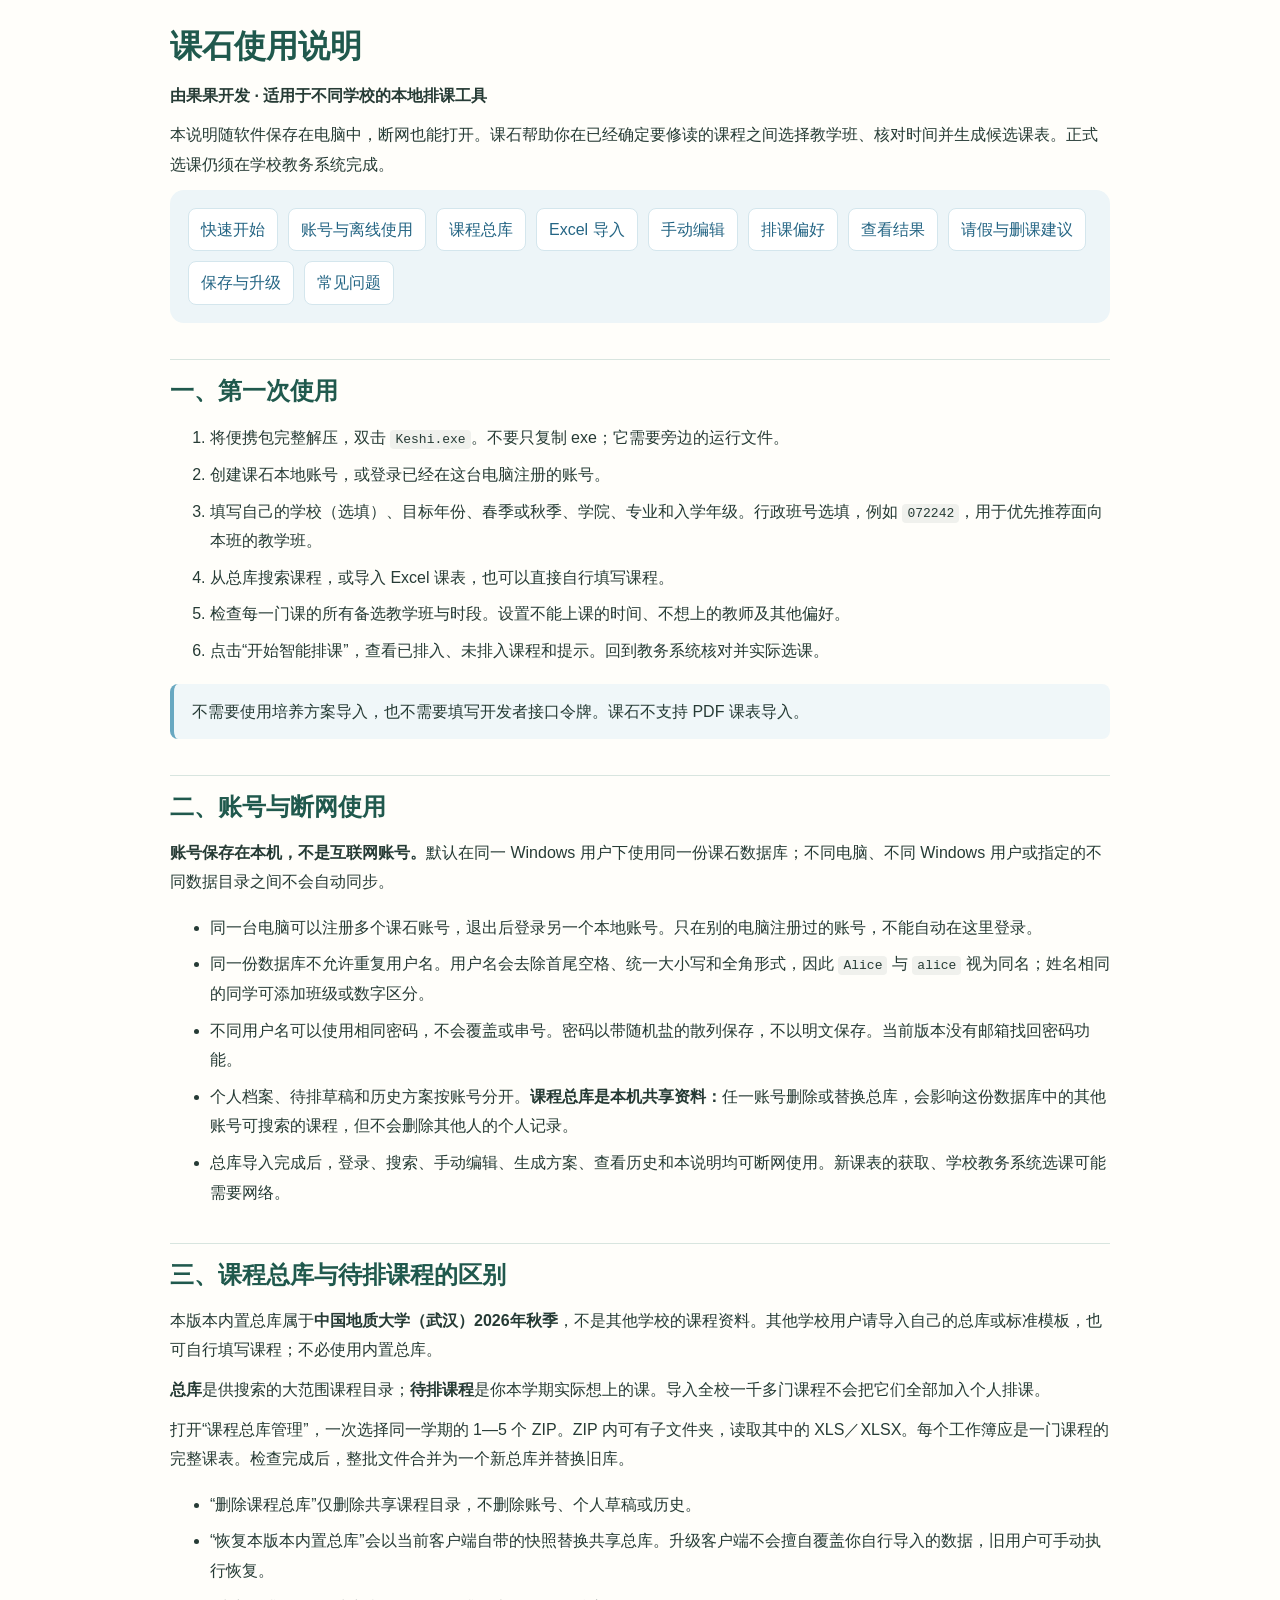
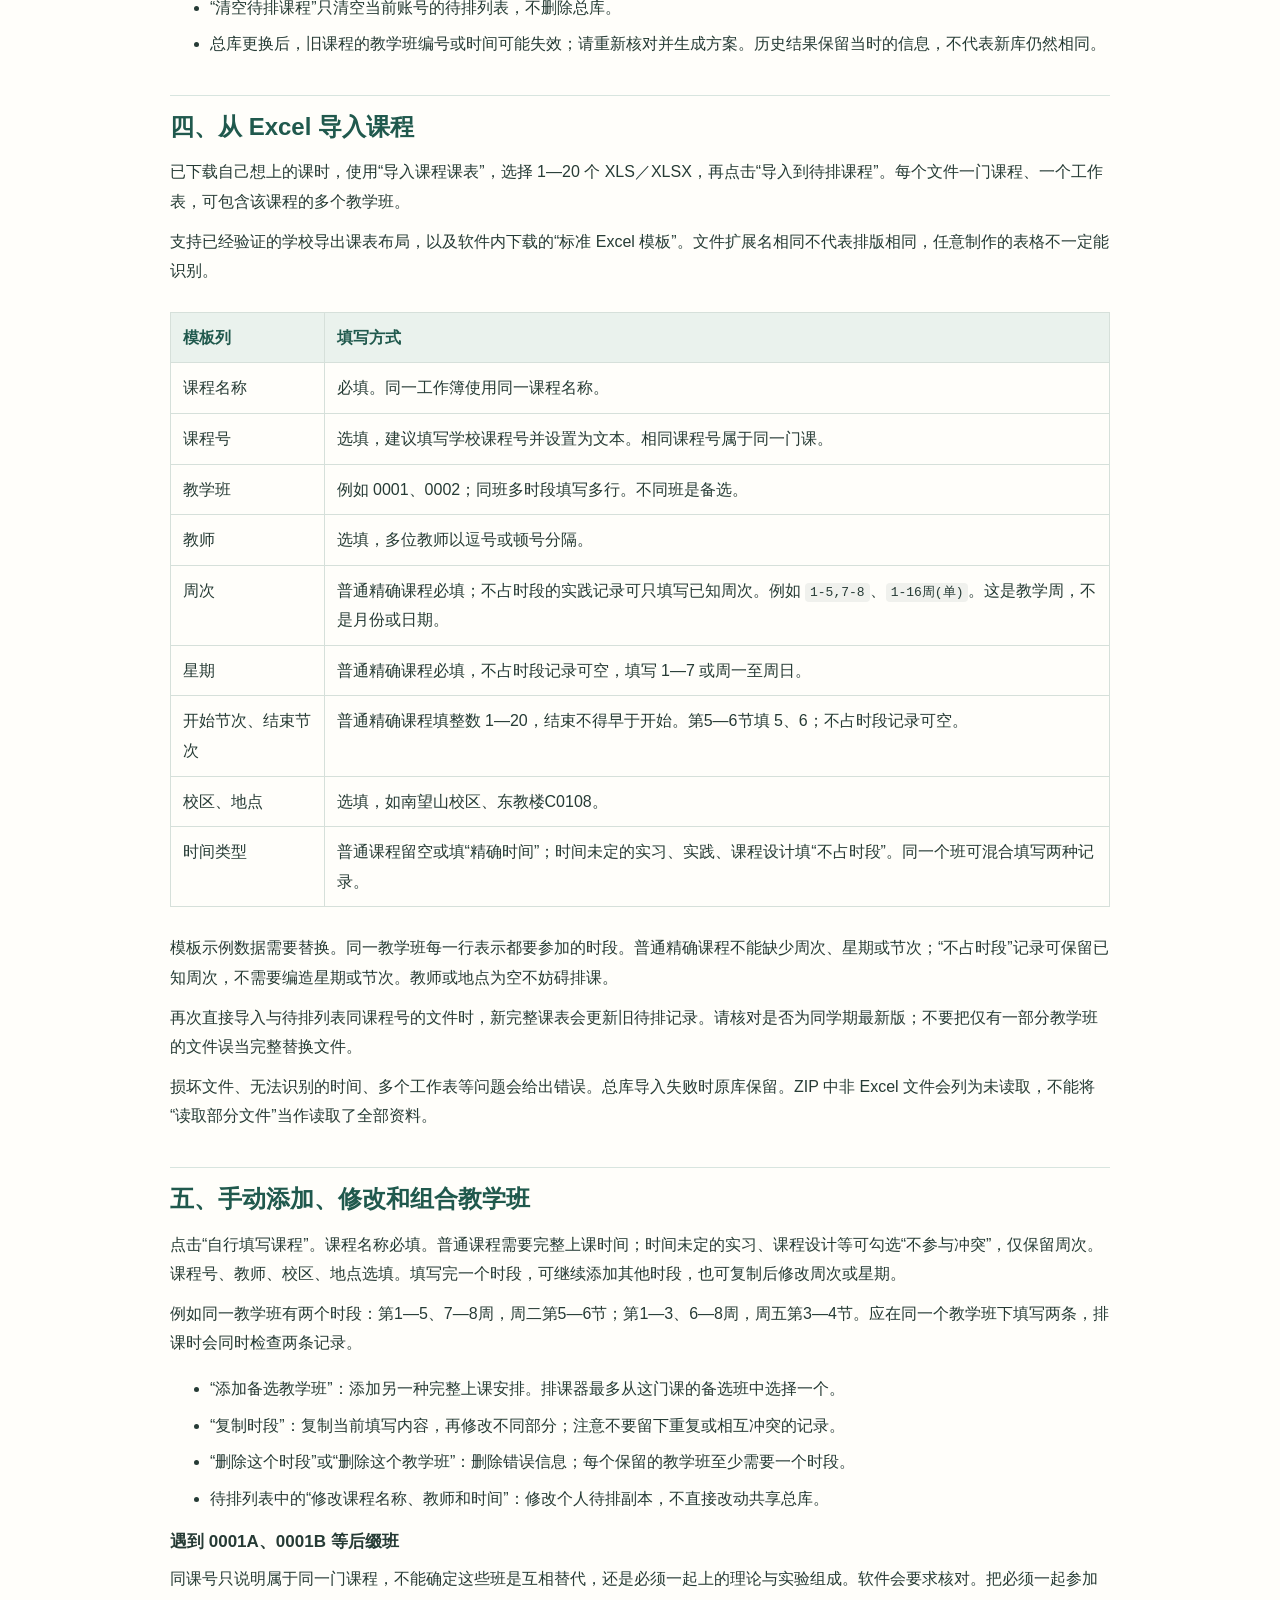
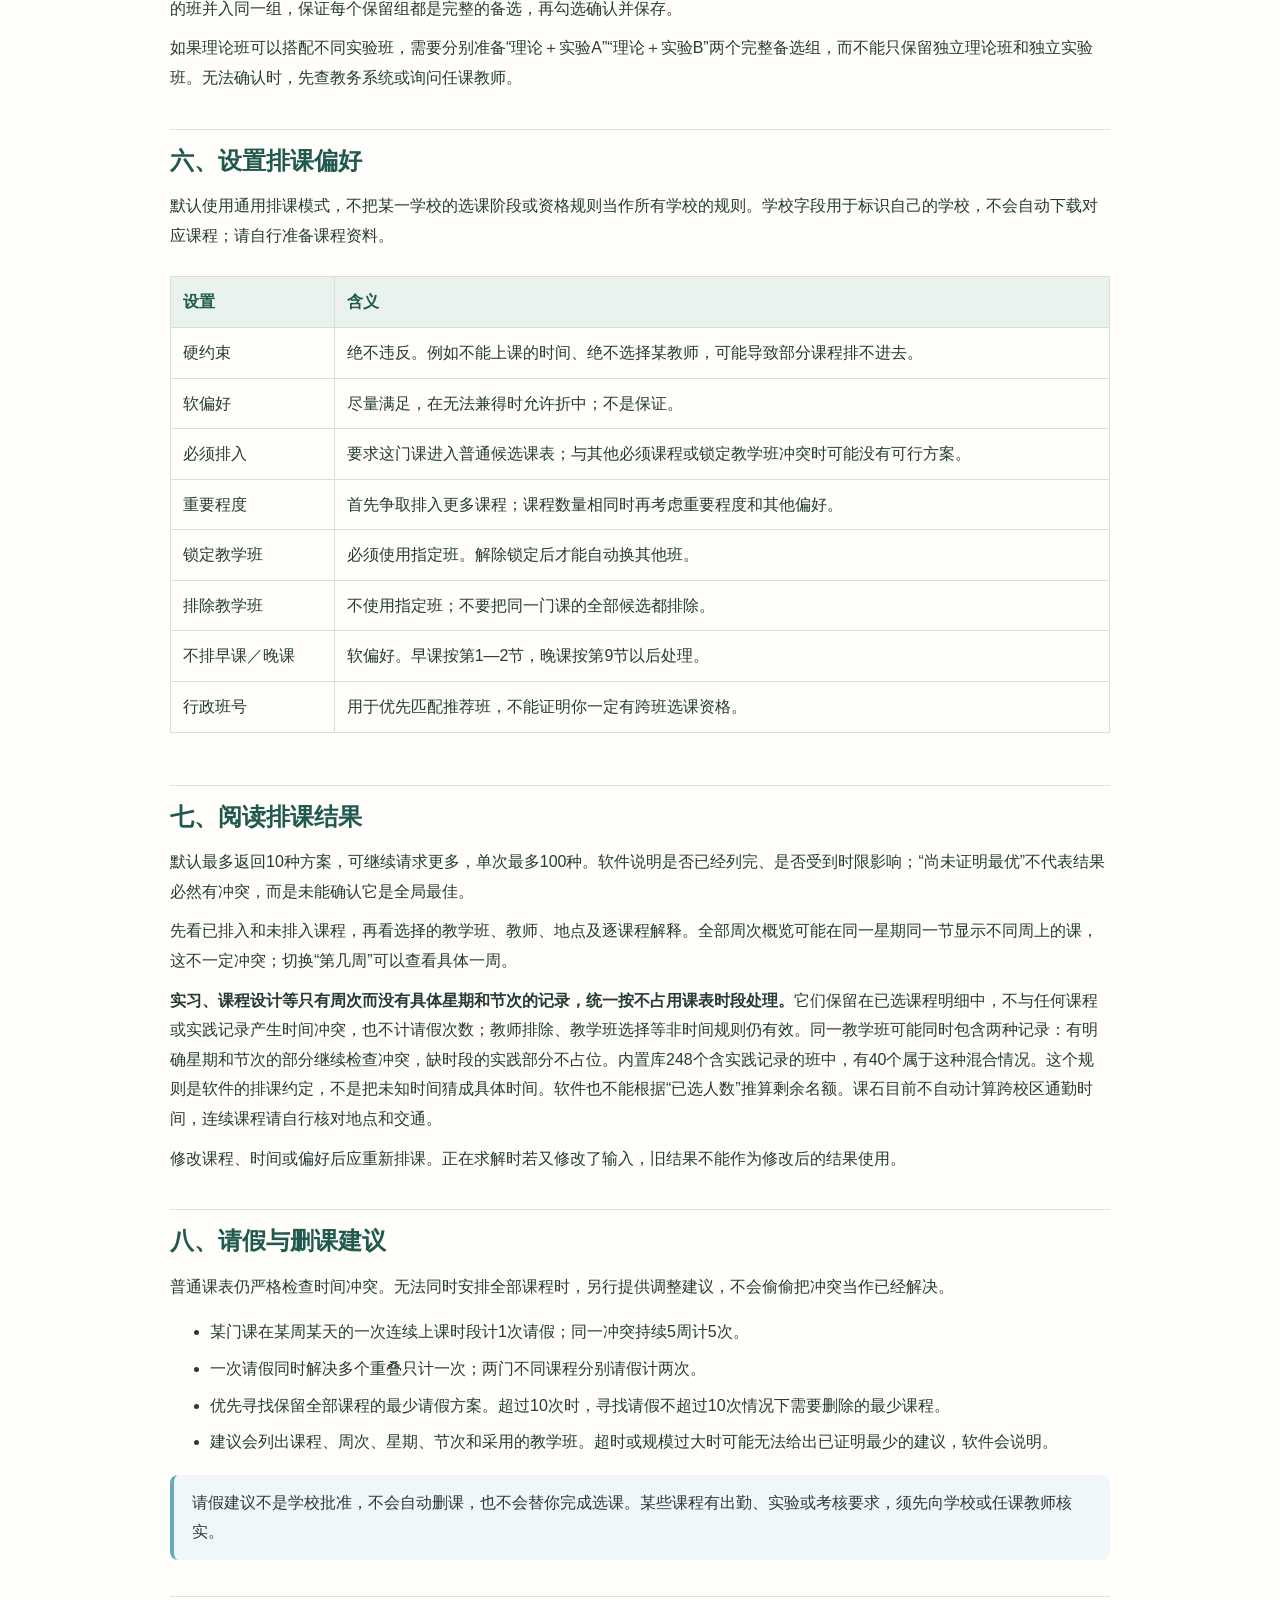
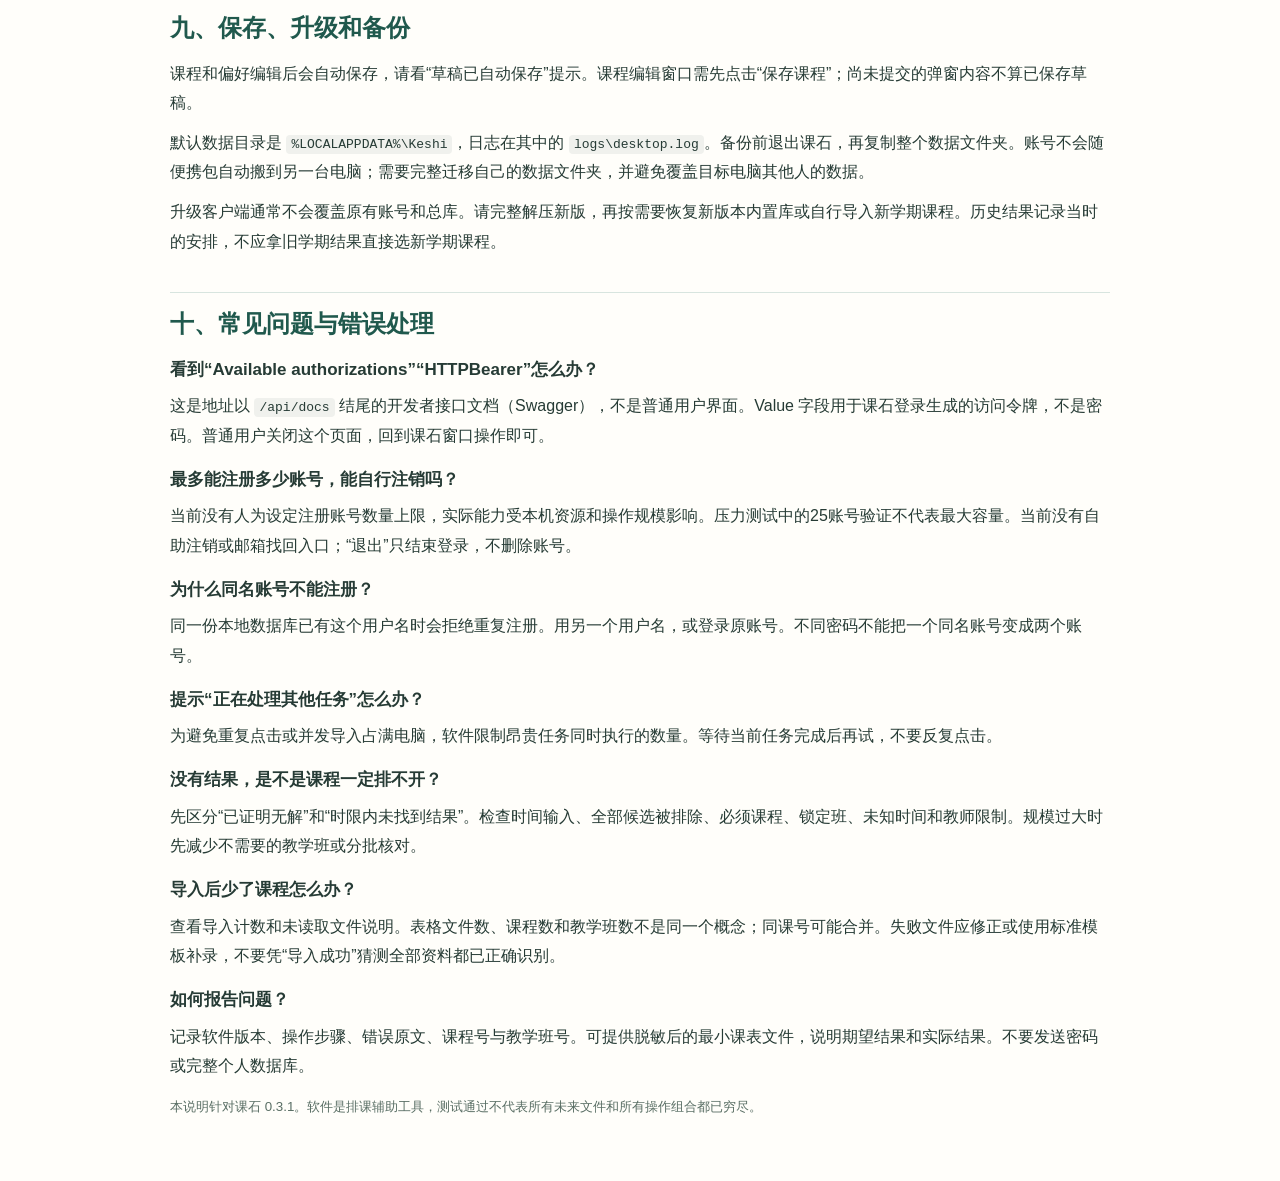
==== frontend/help.html @ 8589c9ce "Release 0.3.1: general-purpose offline planner and reliability hardening" ====
<!doctype html>
<html lang="zh-CN"><head><meta charset="utf-8"><meta name="viewport" content="width=device-width,initial-scale=1"><title>课石使用说明</title>
<style>
:root{font-family:"Microsoft YaHei UI","Microsoft YaHei",sans-serif;color:#263b35;background:#fffefa;line-height:1.85}*{box-sizing:border-box}body{max-width:1000px;margin:auto;padding:24px 30px 60px}h1,h2,h3{line-height:1.4}h1{color:#20594d;margin:0 0 12px}h2{margin:36px 0 14px;padding-top:14px;border-top:1px solid #d8e5df;color:#20594d}h3{margin-bottom:8px;font-size:17px}p{margin:10px 0}nav{display:flex;gap:10px;flex-wrap:wrap;padding:18px;background:#edf5f8;border-radius:14px}nav a{background:white;padding:6px 12px;border-radius:8px;color:#246584;text-decoration:none;border:1px solid #d4e6ed}a:focus-visible{outline:3px solid #528bc2}table{border-collapse:collapse;width:100%;margin:16px 0}th,td{padding:10px 12px;border:1px solid #d6e0da;text-align:left;vertical-align:top}th{background:#eaf2ed;color:#20594d}.table-wrap{overflow:auto}.note{background:#f0f7f9;border-left:4px solid #68a8c1;padding:13px 18px;margin:18px 0;border-radius:8px}code{overflow-wrap:anywhere;background:#f0f1ed;padding:2px 5px;border-radius:4px}li{margin:7px 0}small{color:#596e64}@media(max-width:540px){body{padding:18px 16px 40px;font-size:14px}h1{font-size:25px}h2{font-size:21px}th,td{padding:8px}nav{padding:12px;gap:8px}}@media print{nav{display:none}body{max-width:none;padding:0}h2{break-after:avoid}}
</style></head><body>
<h1>课石使用说明</h1><p><strong>由果果开发 · 适用于不同学校的本地排课工具</strong></p>
<p>本说明随软件保存在电脑中，断网也能打开。课石帮助你在已经确定要修读的课程之间选择教学班、核对时间并生成候选课表。正式选课仍须在学校教务系统完成。</p>
<nav aria-label="说明目录"><a href="#quick">快速开始</a><a href="#accounts">账号与离线使用</a><a href="#catalog">课程总库</a><a href="#import">Excel 导入</a><a href="#manual">手动编辑</a><a href="#preferences">排课偏好</a><a href="#results">查看结果</a><a href="#leave">请假与删课建议</a><a href="#storage">保存与升级</a><a href="#questions">常见问题</a></nav>
<h2 id="quick">一、第一次使用</h2>
<ol><li>将便携包完整解压，双击 <code>Keshi.exe</code>。不要只复制 exe；它需要旁边的运行文件。</li><li>创建课石本地账号，或登录已经在这台电脑注册的账号。</li><li>填写自己的学校（选填）、目标年份、春季或秋季、学院、专业和入学年级。行政班号选填，例如 <code>072242</code>，用于优先推荐面向本班的教学班。</li><li>从总库搜索课程，或导入 Excel 课表，也可以直接自行填写课程。</li><li>检查每一门课的所有备选教学班与时段。设置不能上课的时间、不想上的教师及其他偏好。</li><li>点击“开始智能排课”，查看已排入、未排入课程和提示。回到教务系统核对并实际选课。</li></ol>
<div class="note">不需要使用培养方案导入，也不需要填写开发者接口令牌。课石不支持 PDF 课表导入。</div>
<h2 id="accounts">二、账号与断网使用</h2>
<p><strong>账号保存在本机，不是互联网账号。</strong>默认在同一 Windows 用户下使用同一份课石数据库；不同电脑、不同 Windows 用户或指定的不同数据目录之间不会自动同步。</p>
<ul><li>同一台电脑可以注册多个课石账号，退出后登录另一个本地账号。只在别的电脑注册过的账号，不能自动在这里登录。</li><li>同一份数据库不允许重复用户名。用户名会去除首尾空格、统一大小写和全角形式，因此 <code>Alice</code> 与 <code>alice</code> 视为同名；姓名相同的同学可添加班级或数字区分。</li><li>不同用户名可以使用相同密码，不会覆盖或串号。密码以带随机盐的散列保存，不以明文保存。当前版本没有邮箱找回密码功能。</li><li>个人档案、待排草稿和历史方案按账号分开。<strong>课程总库是本机共享资料：</strong>任一账号删除或替换总库，会影响这份数据库中的其他账号可搜索的课程，但不会删除其他人的个人记录。</li><li>总库导入完成后，登录、搜索、手动编辑、生成方案、查看历史和本说明均可断网使用。新课表的获取、学校教务系统选课可能需要网络。</li></ul>
<h2 id="catalog">三、课程总库与待排课程的区别</h2>
<p>本版本内置总库属于<strong>中国地质大学（武汉）2026年秋季</strong>，不是其他学校的课程资料。其他学校用户请导入自己的总库或标准模板，也可自行填写课程；不必使用内置总库。</p>
<p><strong>总库</strong>是供搜索的大范围课程目录；<strong>待排课程</strong>是你本学期实际想上的课。导入全校一千多门课程不会把它们全部加入个人排课。</p>
<p>打开“课程总库管理”，一次选择同一学期的 1—5 个 ZIP。ZIP 内可有子文件夹，读取其中的 XLS／XLSX。每个工作簿应是一门课程的完整课表。检查完成后，整批文件合并为一个新总库并替换旧库。</p>
<ul><li>“删除课程总库”仅删除共享课程目录，不删除账号、个人草稿或历史。</li><li>“恢复本版本内置总库”会以当前客户端自带的快照替换共享总库。升级客户端不会擅自覆盖你自行导入的数据，旧用户可手动执行恢复。</li><li>“清空待排课程”只清空当前账号的待排列表，不删除总库。</li><li>总库更换后，旧课程的教学班编号或时间可能失效；请重新核对并生成方案。历史结果保留当时的信息，不代表新库仍然相同。</li></ul>
<h2 id="import">四、从 Excel 导入课程</h2>
<p>已下载自己想上的课时，使用“导入课程课表”，选择 1—20 个 XLS／XLSX，再点击“导入到待排课程”。每个文件一门课程、一个工作表，可包含该课程的多个教学班。</p>
<p>支持已经验证的学校导出课表布局，以及软件内下载的“标准 Excel 模板”。文件扩展名相同不代表排版相同，任意制作的表格不一定能识别。</p>
<div class="table-wrap"><table><thead><tr><th>模板列</th><th>填写方式</th></tr></thead><tbody>
<tr><td>课程名称</td><td>必填。同一工作簿使用同一课程名称。</td></tr><tr><td>课程号</td><td>选填，建议填写学校课程号并设置为文本。相同课程号属于同一门课。</td></tr><tr><td>教学班</td><td>例如 0001、0002；同班多时段填写多行。不同班是备选。</td></tr><tr><td>教师</td><td>选填，多位教师以逗号或顿号分隔。</td></tr><tr><td>周次</td><td>普通精确课程必填；不占时段的实践记录可只填写已知周次。例如 <code>1-5,7-8</code>、<code>1-16周(单)</code>。这是教学周，不是月份或日期。</td></tr><tr><td>星期</td><td>普通精确课程必填，不占时段记录可空，填写 1—7 或周一至周日。</td></tr><tr><td>开始节次、结束节次</td><td>普通精确课程填整数 1—20，结束不得早于开始。第5—6节填 5、6；不占时段记录可空。</td></tr><tr><td>校区、地点</td><td>选填，如南望山校区、东教楼C0108。</td></tr><tr><td>时间类型</td><td>普通课程留空或填“精确时间”；时间未定的实习、实践、课程设计填“不占时段”。同一个班可混合填写两种记录。</td></tr></tbody></table></div>
<p>模板示例数据需要替换。同一教学班每一行表示都要参加的时段。普通精确课程不能缺少周次、星期或节次；“不占时段”记录可保留已知周次，不需要编造星期或节次。教师或地点为空不妨碍排课。</p>
<p>再次直接导入与待排列表同课程号的文件时，新完整课表会更新旧待排记录。请核对是否为同学期最新版；不要把仅有一部分教学班的文件误当完整替换文件。</p>
<p>损坏文件、无法识别的时间、多个工作表等问题会给出错误。总库导入失败时原库保留。ZIP 中非 Excel 文件会列为未读取，不能将“读取部分文件”当作读取了全部资料。</p>
<h2 id="manual">五、手动添加、修改和组合教学班</h2>
<p>点击“自行填写课程”。课程名称必填。普通课程需要完整上课时间；时间未定的实习、课程设计等可勾选“不参与冲突”，仅保留周次。课程号、教师、校区、地点选填。填写完一个时段，可继续添加其他时段，也可复制后修改周次或星期。</p>
<p>例如同一教学班有两个时段：第1—5、7—8周，周二第5—6节；第1—3、6—8周，周五第3—4节。应在同一个教学班下填写两条，排课时会同时检查两条记录。</p>
<ul><li>“添加备选教学班”：添加另一种完整上课安排。排课器最多从这门课的备选班中选择一个。</li><li>“复制时段”：复制当前填写内容，再修改不同部分；注意不要留下重复或相互冲突的记录。</li><li>“删除这个时段”或“删除这个教学班”：删除错误信息；每个保留的教学班至少需要一个时段。</li><li>待排列表中的“修改课程名称、教师和时间”：修改个人待排副本，不直接改动共享总库。</li></ul>
<h3>遇到 0001A、0001B 等后缀班</h3>
<p>同课号只说明属于同一门课程，不能确定这些班是互相替代，还是必须一起上的理论与实验组成。软件会要求核对。把必须一起参加的班并入同一组，保证每个保留组都是完整的备选，再勾选确认并保存。</p>
<p>如果理论班可以搭配不同实验班，需要分别准备“理论＋实验A”“理论＋实验B”两个完整备选组，而不能只保留独立理论班和独立实验班。无法确认时，先查教务系统或询问任课教师。</p>
<h2 id="preferences">六、设置排课偏好</h2><p>默认使用通用排课模式，不把某一学校的选课阶段或资格规则当作所有学校的规则。学校字段用于标识自己的学校，不会自动下载对应课程；请自行准备课程资料。</p>
<div class="table-wrap"><table><thead><tr><th>设置</th><th>含义</th></tr></thead><tbody>
<tr><td>硬约束</td><td>绝不违反。例如不能上课的时间、绝不选择某教师，可能导致部分课程排不进去。</td></tr><tr><td>软偏好</td><td>尽量满足，在无法兼得时允许折中；不是保证。</td></tr><tr><td>必须排入</td><td>要求这门课进入普通候选课表；与其他必须课程或锁定教学班冲突时可能没有可行方案。</td></tr><tr><td>重要程度</td><td>首先争取排入更多课程；课程数量相同时再考虑重要程度和其他偏好。</td></tr><tr><td>锁定教学班</td><td>必须使用指定班。解除锁定后才能自动换其他班。</td></tr><tr><td>排除教学班</td><td>不使用指定班；不要把同一门课的全部候选都排除。</td></tr><tr><td>不排早课／晚课</td><td>软偏好。早课按第1—2节，晚课按第9节以后处理。</td></tr><tr><td>行政班号</td><td>用于优先匹配推荐班，不能证明你一定有跨班选课资格。</td></tr></tbody></table></div>
<h2 id="results">七、阅读排课结果</h2>
<p>默认最多返回10种方案，可继续请求更多，单次最多100种。软件说明是否已经列完、是否受到时限影响；“尚未证明最优”不代表结果必然有冲突，而是未能确认它是全局最佳。</p>
<p>先看已排入和未排入课程，再看选择的教学班、教师、地点及逐课程解释。全部周次概览可能在同一星期同一节显示不同周上的课，这不一定冲突；切换“第几周”可以查看具体一周。</p>
<p><strong>实习、课程设计等只有周次而没有具体星期和节次的记录，统一按不占用课表时段处理。</strong>它们保留在已选课程明细中，不与任何课程或实践记录产生时间冲突，也不计请假次数；教师排除、教学班选择等非时间规则仍有效。同一教学班可能同时包含两种记录：有明确星期和节次的部分继续检查冲突，缺时段的实践部分不占位。内置库248个含实践记录的班中，有40个属于这种混合情况。这个规则是软件的排课约定，不是把未知时间猜成具体时间。软件也不能根据“已选人数”推算剩余名额。课石目前不自动计算跨校区通勤时间，连续课程请自行核对地点和交通。</p>
<p>修改课程、时间或偏好后应重新排课。正在求解时若又修改了输入，旧结果不能作为修改后的结果使用。</p>
<h2 id="leave">八、请假与删课建议</h2>
<p>普通课表仍严格检查时间冲突。无法同时安排全部课程时，另行提供调整建议，不会偷偷把冲突当作已经解决。</p>
<ul><li>某门课在某周某天的一次连续上课时段计1次请假；同一冲突持续5周计5次。</li><li>一次请假同时解决多个重叠只计一次；两门不同课程分别请假计两次。</li><li>优先寻找保留全部课程的最少请假方案。超过10次时，寻找请假不超过10次情况下需要删除的最少课程。</li><li>建议会列出课程、周次、星期、节次和采用的教学班。超时或规模过大时可能无法给出已证明最少的建议，软件会说明。</li></ul>
<div class="note">请假建议不是学校批准，不会自动删课，也不会替你完成选课。某些课程有出勤、实验或考核要求，须先向学校或任课教师核实。</div>
<h2 id="storage">九、保存、升级和备份</h2>
<p>课程和偏好编辑后会自动保存，请看“草稿已自动保存”提示。课程编辑窗口需先点击“保存课程”；尚未提交的弹窗内容不算已保存草稿。</p>
<p>默认数据目录是 <code>%LOCALAPPDATA%\Keshi</code>，日志在其中的 <code>logs\desktop.log</code>。备份前退出课石，再复制整个数据文件夹。账号不会随便携包自动搬到另一台电脑；需要完整迁移自己的数据文件夹，并避免覆盖目标电脑其他人的数据。</p>
<p>升级客户端通常不会覆盖原有账号和总库。请完整解压新版，再按需要恢复新版本内置库或自行导入新学期课程。历史结果记录当时的安排，不应拿旧学期结果直接选新学期课程。</p>
<h2 id="questions">十、常见问题与错误处理</h2>
<h3>看到“Available authorizations”“HTTPBearer”怎么办？</h3><p>这是地址以 <code>/api/docs</code> 结尾的开发者接口文档（Swagger），不是普通用户界面。Value 字段用于课石登录生成的访问令牌，不是密码。普通用户关闭这个页面，回到课石窗口操作即可。</p>
<h3>最多能注册多少账号，能自行注销吗？</h3><p>当前没有人为设定注册账号数量上限，实际能力受本机资源和操作规模影响。压力测试中的25账号验证不代表最大容量。当前没有自助注销或邮箱找回入口；“退出”只结束登录，不删除账号。</p>
<h3>为什么同名账号不能注册？</h3><p>同一份本地数据库已有这个用户名时会拒绝重复注册。用另一个用户名，或登录原账号。不同密码不能把一个同名账号变成两个账号。</p>
<h3>提示“正在处理其他任务”怎么办？</h3><p>为避免重复点击或并发导入占满电脑，软件限制昂贵任务同时执行的数量。等待当前任务完成后再试，不要反复点击。</p>
<h3>没有结果，是不是课程一定排不开？</h3><p>先区分“已证明无解”和“时限内未找到结果”。检查时间输入、全部候选被排除、必须课程、锁定班、未知时间和教师限制。规模过大时先减少不需要的教学班或分批核对。</p>
<h3>导入后少了课程怎么办？</h3><p>查看导入计数和未读取文件说明。表格文件数、课程数和教学班数不是同一个概念；同课号可能合并。失败文件应修正或使用标准模板补录，不要凭“导入成功”猜测全部资料都已正确识别。</p>
<h3>如何报告问题？</h3><p>记录软件版本、操作步骤、错误原文、课程号与教学班号。可提供脱敏后的最小课表文件，说明期望结果和实际结果。不要发送密码或完整个人数据库。</p>
<small>本说明针对课石 0.3.1。软件是排课辅助工具，测试通过不代表所有未来文件和所有操作组合都已穷尽。</small>
</body></html>
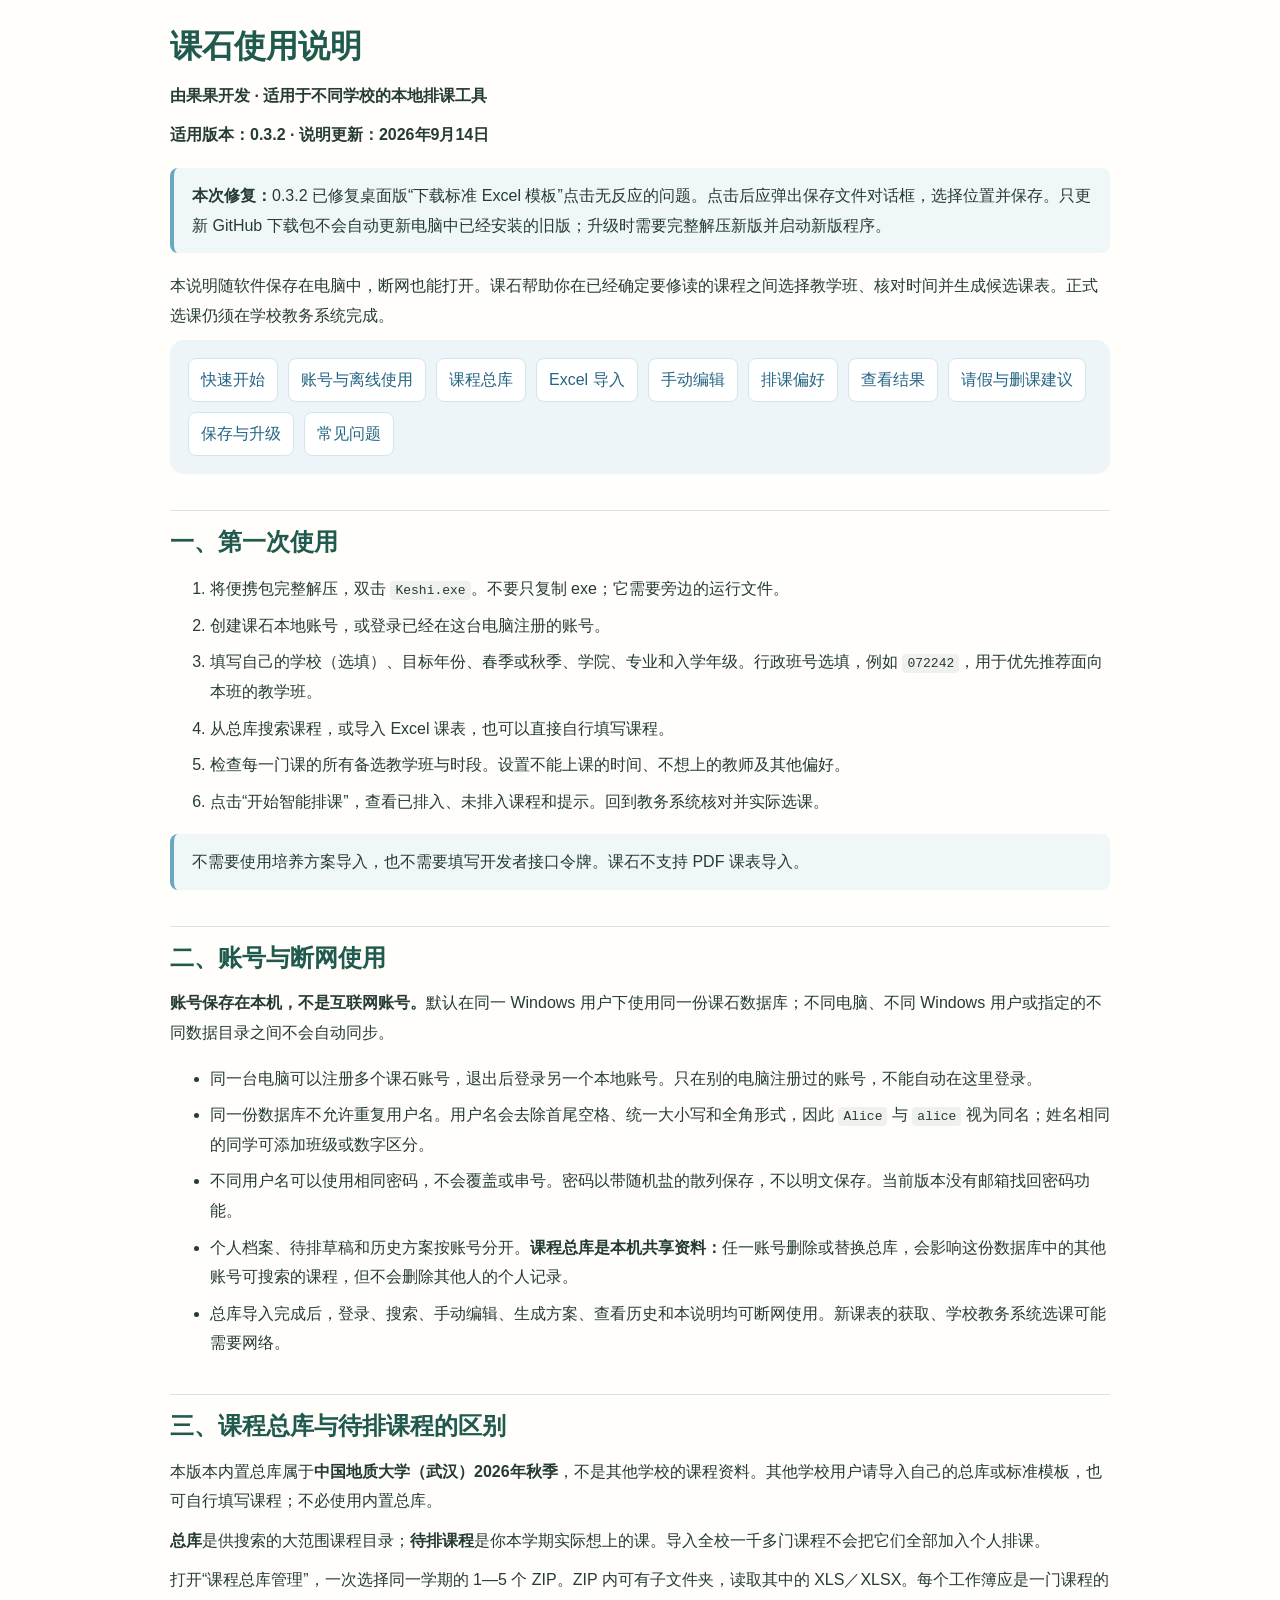
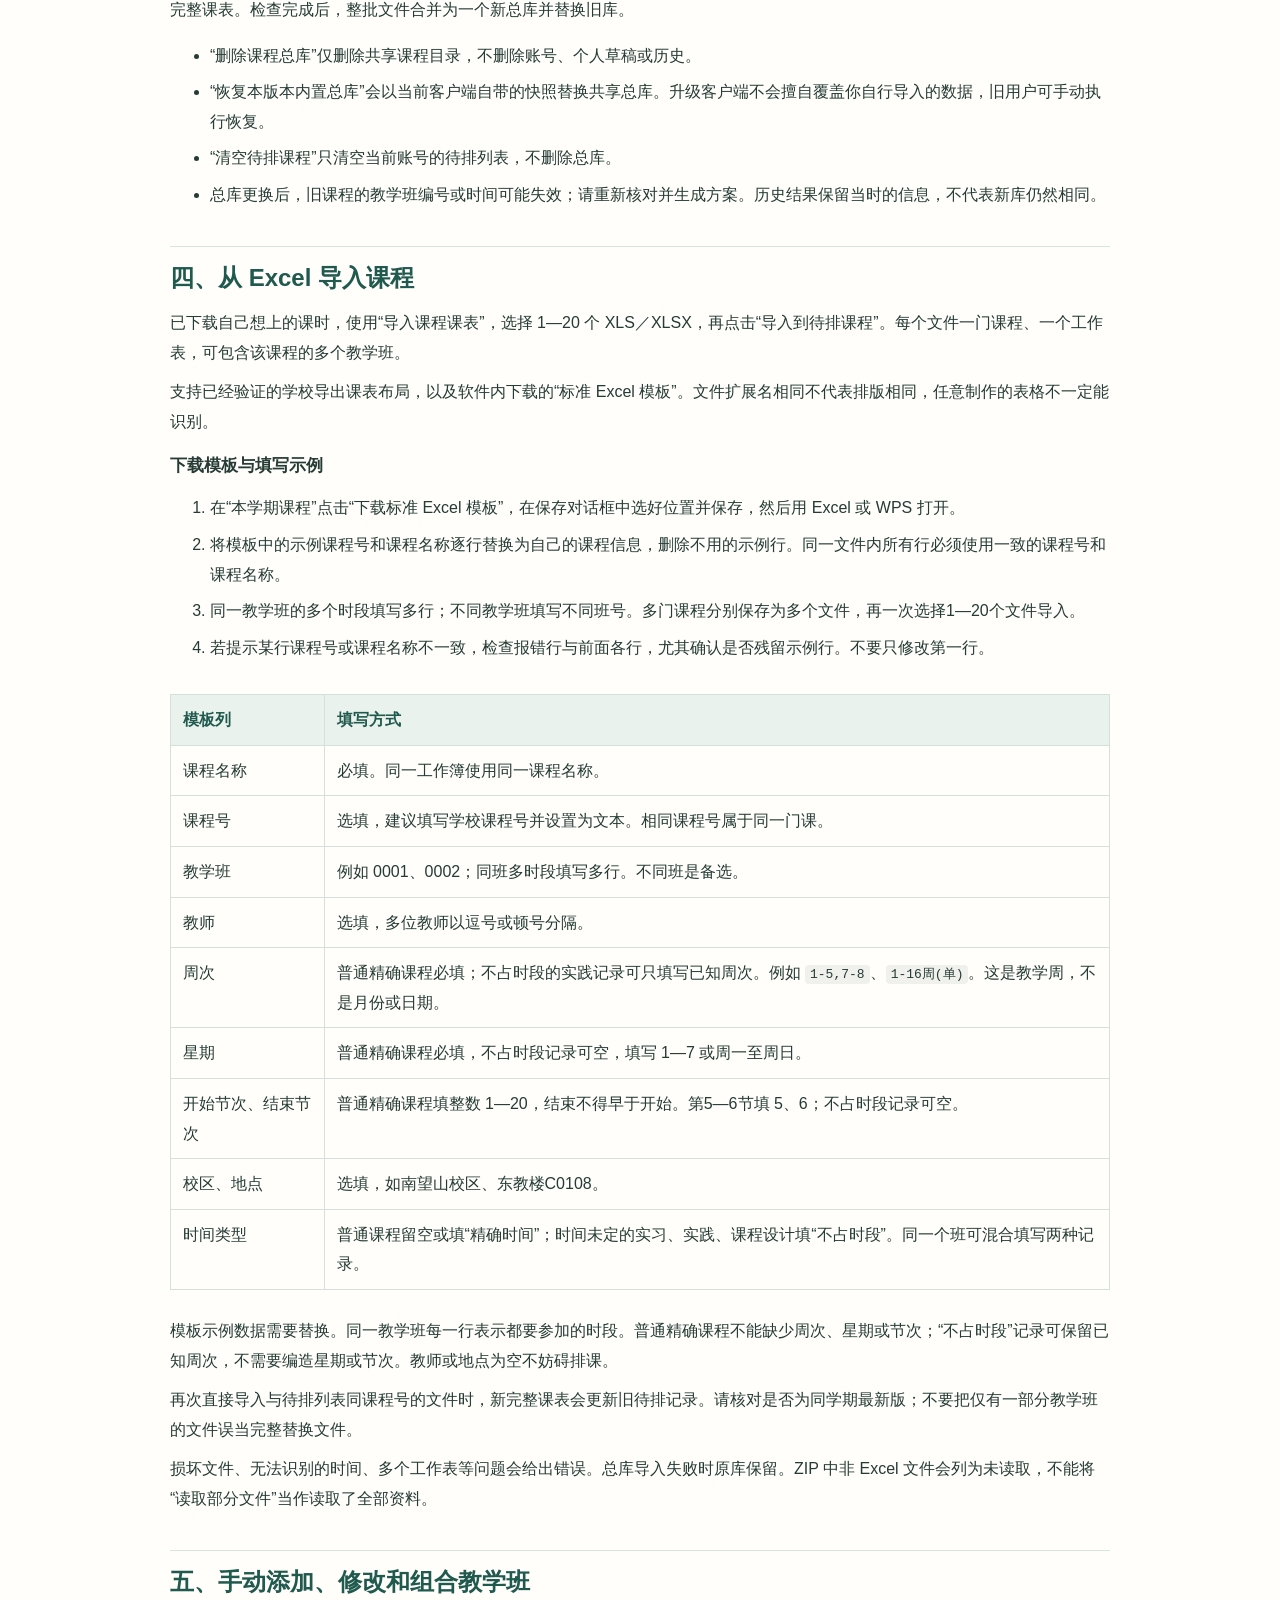
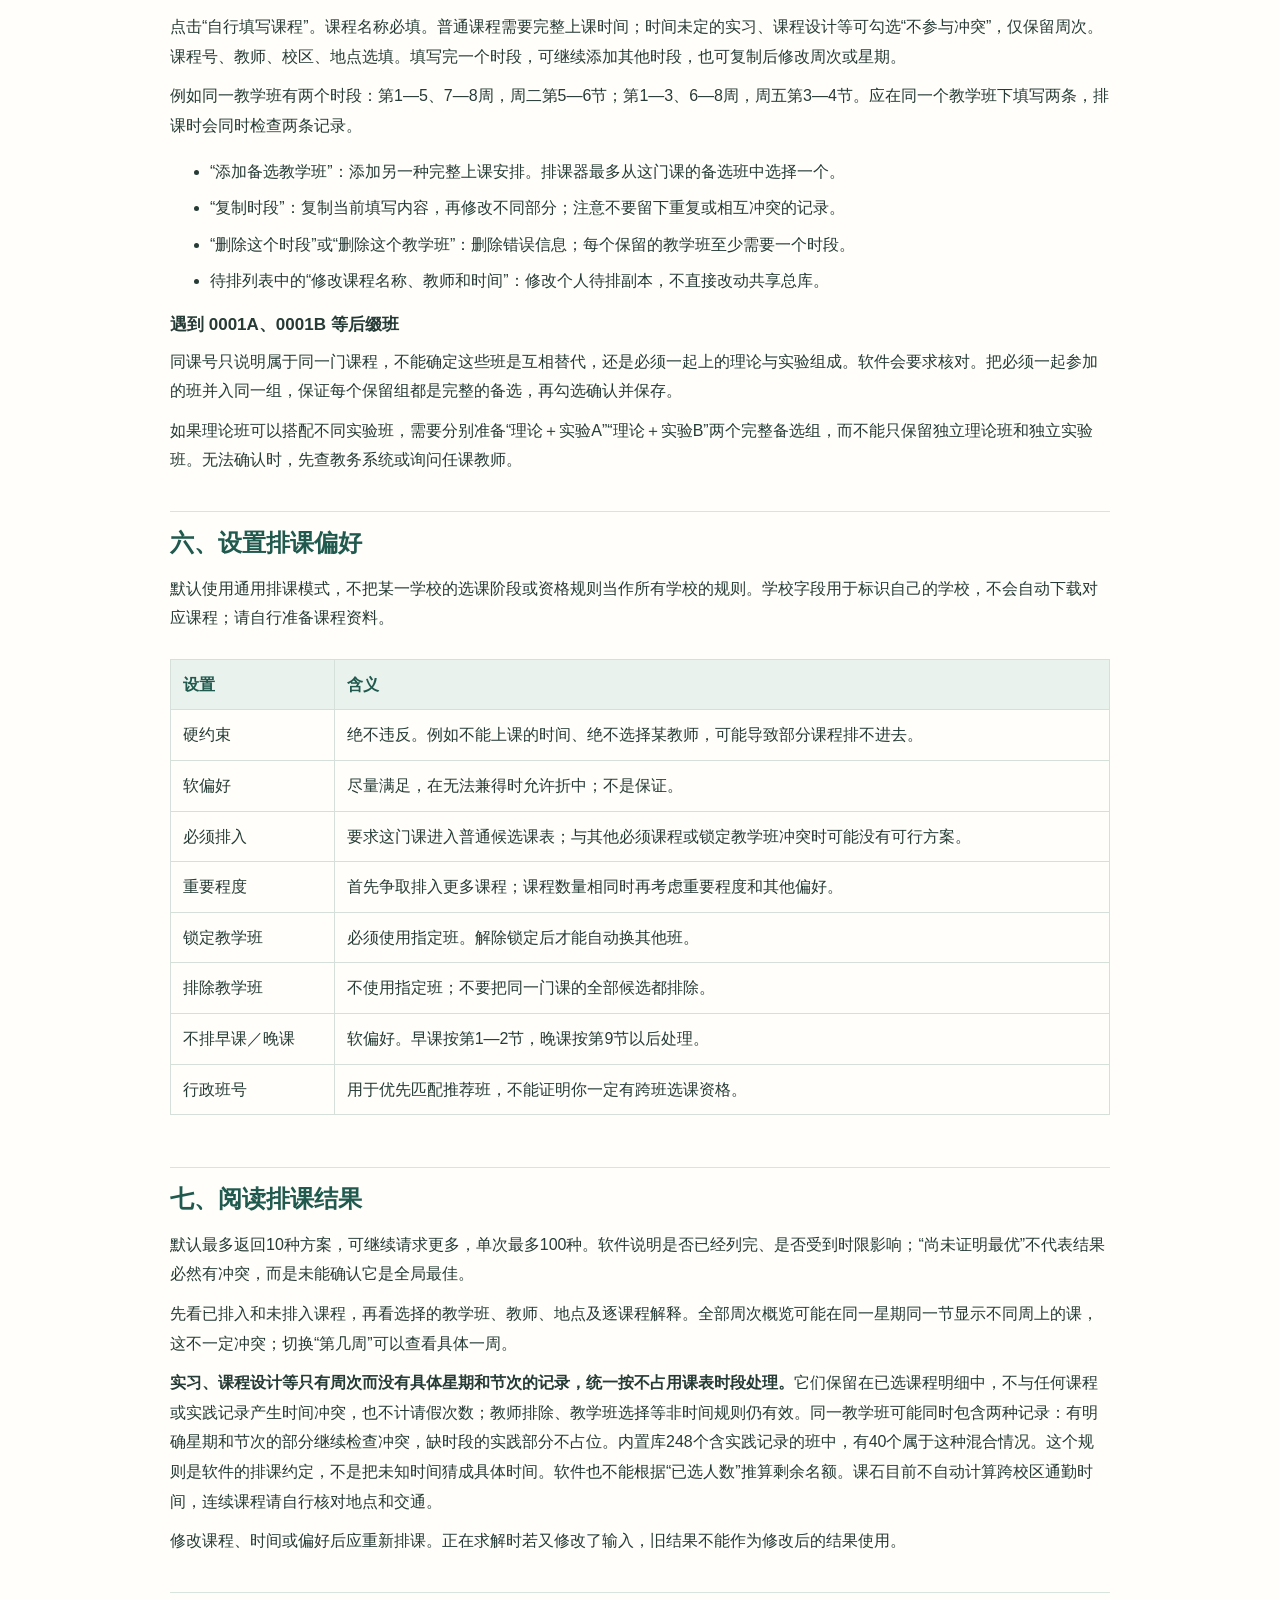
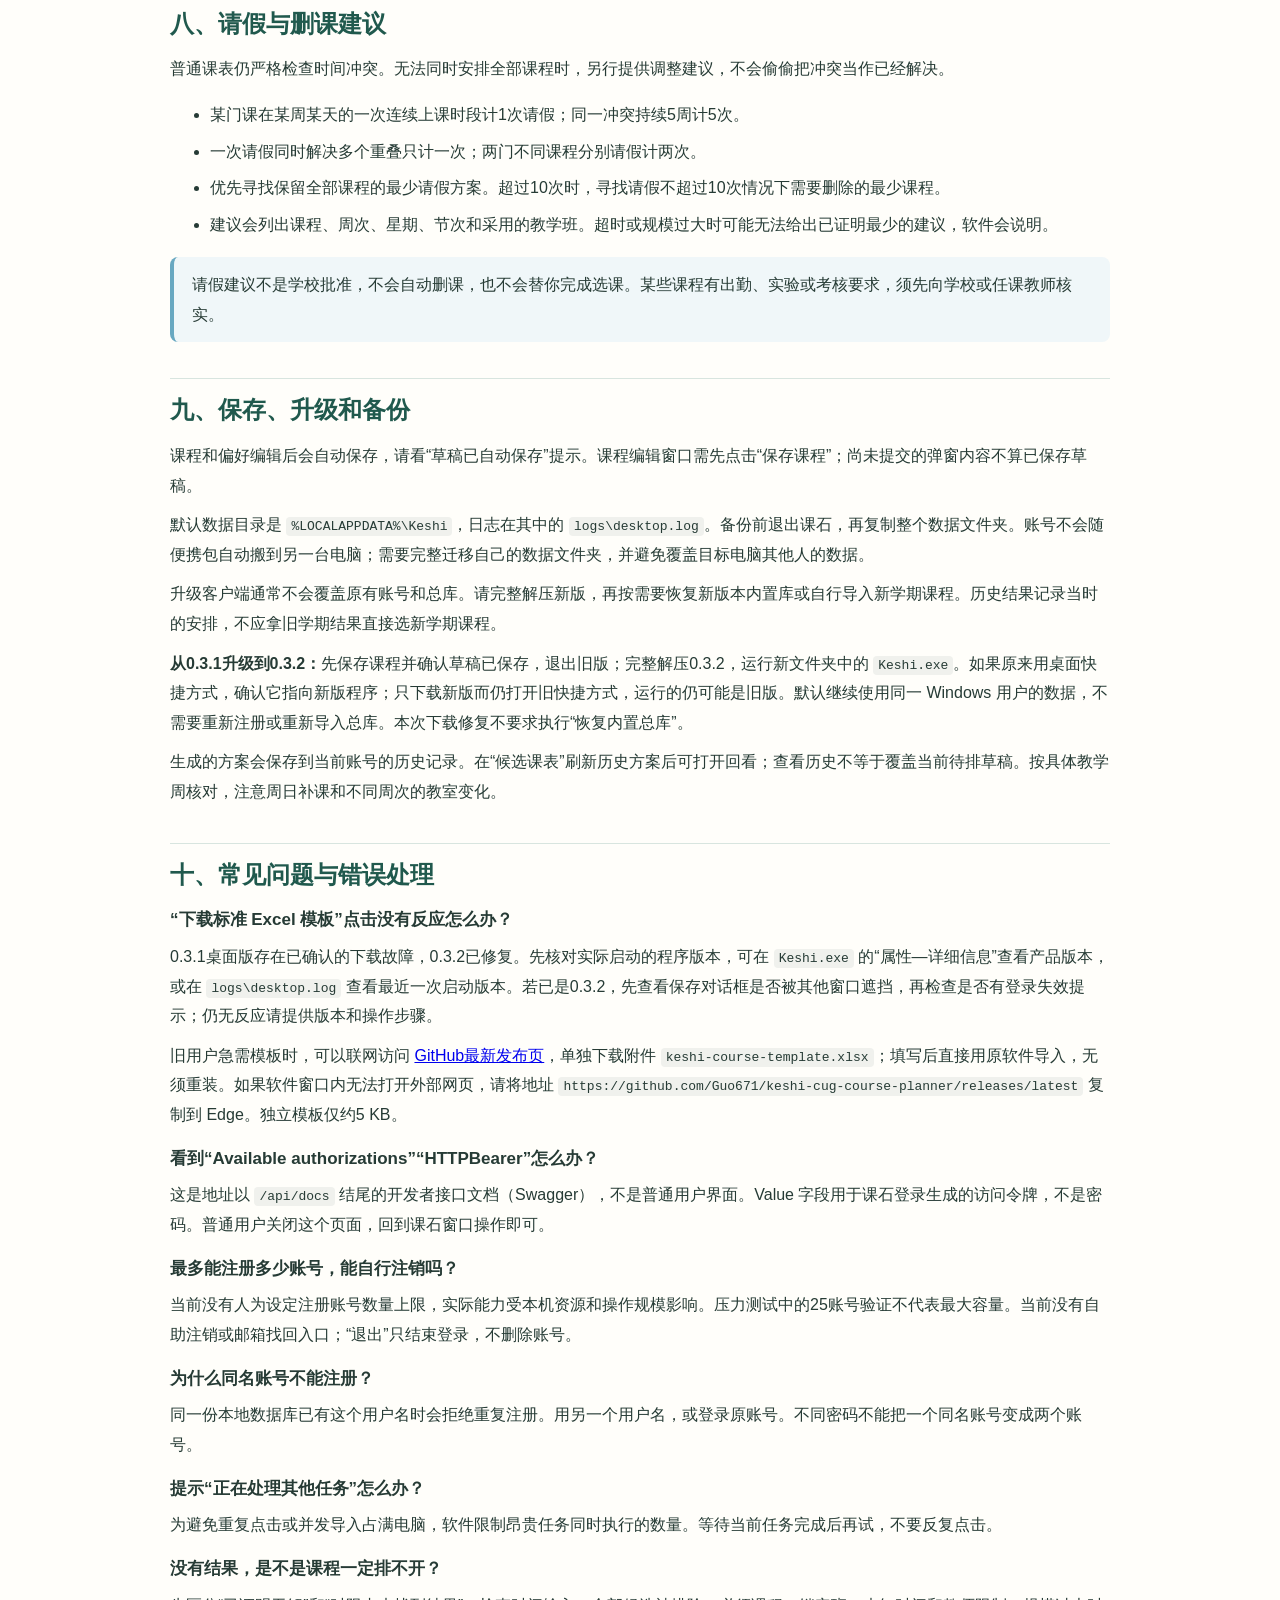
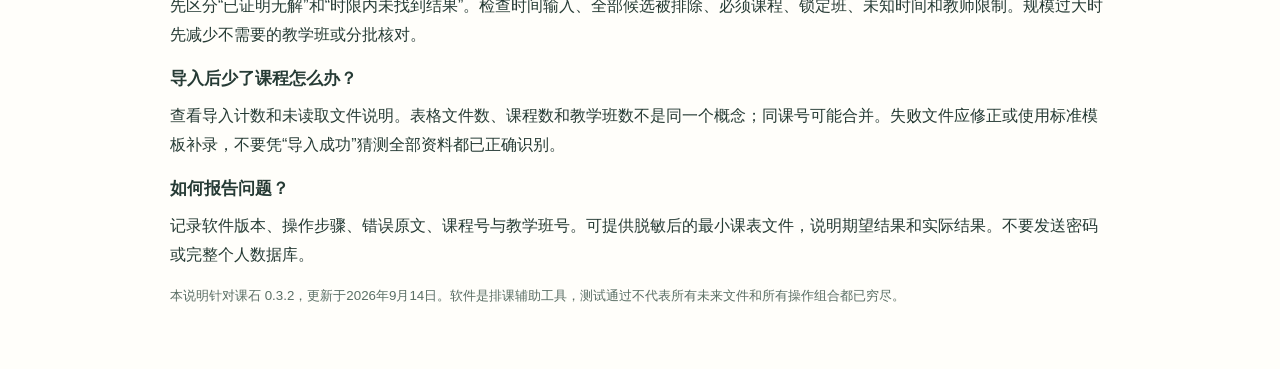
==== commit 2101f900: "Synchronize embedded help with 0.3.2 download fix and upgrade instructions" ====
--- a/frontend/help.html
+++ b/frontend/help.html
@@ -4,6 +4,8 @@
 :root{font-family:"Microsoft YaHei UI","Microsoft YaHei",sans-serif;color:#263b35;background:#fffefa;line-height:1.85}*{box-sizing:border-box}body{max-width:1000px;margin:auto;padding:24px 30px 60px}h1,h2,h3{line-height:1.4}h1{color:#20594d;margin:0 0 12px}h2{margin:36px 0 14px;padding-top:14px;border-top:1px solid #d8e5df;color:#20594d}h3{margin-bottom:8px;font-size:17px}p{margin:10px 0}nav{display:flex;gap:10px;flex-wrap:wrap;padding:18px;background:#edf5f8;border-radius:14px}nav a{background:white;padding:6px 12px;border-radius:8px;color:#246584;text-decoration:none;border:1px solid #d4e6ed}a:focus-visible{outline:3px solid #528bc2}table{border-collapse:collapse;width:100%;margin:16px 0}th,td{padding:10px 12px;border:1px solid #d6e0da;text-align:left;vertical-align:top}th{background:#eaf2ed;color:#20594d}.table-wrap{overflow:auto}.note{background:#f0f7f9;border-left:4px solid #68a8c1;padding:13px 18px;margin:18px 0;border-radius:8px}code{overflow-wrap:anywhere;background:#f0f1ed;padding:2px 5px;border-radius:4px}li{margin:7px 0}small{color:#596e64}@media(max-width:540px){body{padding:18px 16px 40px;font-size:14px}h1{font-size:25px}h2{font-size:21px}th,td{padding:8px}nav{padding:12px;gap:8px}}@media print{nav{display:none}body{max-width:none;padding:0}h2{break-after:avoid}}
 </style></head><body>
 <h1>课石使用说明</h1><p><strong>由果果开发 · 适用于不同学校的本地排课工具</strong></p>
+<p><strong>适用版本：0.3.2 · 说明更新：2026年9月14日</strong></p>
+<div class="note"><strong>本次修复：</strong>0.3.2 已修复桌面版“下载标准 Excel 模板”点击无反应的问题。点击后应弹出保存文件对话框，选择位置并保存。只更新 GitHub 下载包不会自动更新电脑中已经安装的旧版；升级时需要完整解压新版并启动新版程序。</div>
 <p>本说明随软件保存在电脑中，断网也能打开。课石帮助你在已经确定要修读的课程之间选择教学班、核对时间并生成候选课表。正式选课仍须在学校教务系统完成。</p>
 <nav aria-label="说明目录"><a href="#quick">快速开始</a><a href="#accounts">账号与离线使用</a><a href="#catalog">课程总库</a><a href="#import">Excel 导入</a><a href="#manual">手动编辑</a><a href="#preferences">排课偏好</a><a href="#results">查看结果</a><a href="#leave">请假与删课建议</a><a href="#storage">保存与升级</a><a href="#questions">常见问题</a></nav>
 <h2 id="quick">一、第一次使用</h2>
@@ -20,6 +22,8 @@
 <h2 id="import">四、从 Excel 导入课程</h2>
 <p>已下载自己想上的课时，使用“导入课程课表”，选择 1—20 个 XLS／XLSX，再点击“导入到待排课程”。每个文件一门课程、一个工作表，可包含该课程的多个教学班。</p>
 <p>支持已经验证的学校导出课表布局，以及软件内下载的“标准 Excel 模板”。文件扩展名相同不代表排版相同，任意制作的表格不一定能识别。</p>
+<h3>下载模板与填写示例</h3>
+<ol><li>在“本学期课程”点击“下载标准 Excel 模板”，在保存对话框中选好位置并保存，然后用 Excel 或 WPS 打开。</li><li>将模板中的示例课程号和课程名称逐行替换为自己的课程信息，删除不用的示例行。同一文件内所有行必须使用一致的课程号和课程名称。</li><li>同一教学班的多个时段填写多行；不同教学班填写不同班号。多门课程分别保存为多个文件，再一次选择1—20个文件导入。</li><li>若提示某行课程号或课程名称不一致，检查报错行与前面各行，尤其确认是否残留示例行。不要只修改第一行。</li></ol>
 <div class="table-wrap"><table><thead><tr><th>模板列</th><th>填写方式</th></tr></thead><tbody>
 <tr><td>课程名称</td><td>必填。同一工作簿使用同一课程名称。</td></tr><tr><td>课程号</td><td>选填，建议填写学校课程号并设置为文本。相同课程号属于同一门课。</td></tr><tr><td>教学班</td><td>例如 0001、0002；同班多时段填写多行。不同班是备选。</td></tr><tr><td>教师</td><td>选填，多位教师以逗号或顿号分隔。</td></tr><tr><td>周次</td><td>普通精确课程必填；不占时段的实践记录可只填写已知周次。例如 <code>1-5,7-8</code>、<code>1-16周(单)</code>。这是教学周，不是月份或日期。</td></tr><tr><td>星期</td><td>普通精确课程必填，不占时段记录可空，填写 1—7 或周一至周日。</td></tr><tr><td>开始节次、结束节次</td><td>普通精确课程填整数 1—20，结束不得早于开始。第5—6节填 5、6；不占时段记录可空。</td></tr><tr><td>校区、地点</td><td>选填，如南望山校区、东教楼C0108。</td></tr><tr><td>时间类型</td><td>普通课程留空或填“精确时间”；时间未定的实习、实践、课程设计填“不占时段”。同一个班可混合填写两种记录。</td></tr></tbody></table></div>
 <p>模板示例数据需要替换。同一教学班每一行表示都要参加的时段。普通精确课程不能缺少周次、星期或节次；“不占时段”记录可保留已知周次，不需要编造星期或节次。教师或地点为空不妨碍排课。</p>
@@ -48,7 +52,11 @@
 <p>课程和偏好编辑后会自动保存，请看“草稿已自动保存”提示。课程编辑窗口需先点击“保存课程”；尚未提交的弹窗内容不算已保存草稿。</p>
 <p>默认数据目录是 <code>%LOCALAPPDATA%\Keshi</code>，日志在其中的 <code>logs\desktop.log</code>。备份前退出课石，再复制整个数据文件夹。账号不会随便携包自动搬到另一台电脑；需要完整迁移自己的数据文件夹，并避免覆盖目标电脑其他人的数据。</p>
 <p>升级客户端通常不会覆盖原有账号和总库。请完整解压新版，再按需要恢复新版本内置库或自行导入新学期课程。历史结果记录当时的安排，不应拿旧学期结果直接选新学期课程。</p>
+<p><strong>从0.3.1升级到0.3.2：</strong>先保存课程并确认草稿已保存，退出旧版；完整解压0.3.2，运行新文件夹中的 <code>Keshi.exe</code>。如果原来用桌面快捷方式，确认它指向新版程序；只下载新版而仍打开旧快捷方式，运行的仍可能是旧版。默认继续使用同一 Windows 用户的数据，不需要重新注册或重新导入总库。本次下载修复不要求执行“恢复内置总库”。</p>
+<p>生成的方案会保存到当前账号的历史记录。在“候选课表”刷新历史方案后可打开回看；查看历史不等于覆盖当前待排草稿。按具体教学周核对，注意周日补课和不同周次的教室变化。</p>
 <h2 id="questions">十、常见问题与错误处理</h2>
+<h3>“下载标准 Excel 模板”点击没有反应怎么办？</h3><p>0.3.1桌面版存在已确认的下载故障，0.3.2已修复。先核对实际启动的程序版本，可在 <code>Keshi.exe</code> 的“属性—详细信息”查看产品版本，或在 <code>logs\desktop.log</code> 查看最近一次启动版本。若已是0.3.2，先查看保存对话框是否被其他窗口遮挡，再检查是否有登录失效提示；仍无反应请提供版本和操作步骤。</p>
+<p>旧用户急需模板时，可以联网访问 <a href="https://github.com/Guo671/keshi-cug-course-planner/releases/latest" target="_blank" rel="noopener noreferrer">GitHub最新发布页</a>，单独下载附件 <code>keshi-course-template.xlsx</code>；填写后直接用原软件导入，无须重装。如果软件窗口内无法打开外部网页，请将地址 <code>https://github.com/Guo671/keshi-cug-course-planner/releases/latest</code> 复制到 Edge。独立模板仅约5 KB。</p>
 <h3>看到“Available authorizations”“HTTPBearer”怎么办？</h3><p>这是地址以 <code>/api/docs</code> 结尾的开发者接口文档（Swagger），不是普通用户界面。Value 字段用于课石登录生成的访问令牌，不是密码。普通用户关闭这个页面，回到课石窗口操作即可。</p>
 <h3>最多能注册多少账号，能自行注销吗？</h3><p>当前没有人为设定注册账号数量上限，实际能力受本机资源和操作规模影响。压力测试中的25账号验证不代表最大容量。当前没有自助注销或邮箱找回入口；“退出”只结束登录，不删除账号。</p>
 <h3>为什么同名账号不能注册？</h3><p>同一份本地数据库已有这个用户名时会拒绝重复注册。用另一个用户名，或登录原账号。不同密码不能把一个同名账号变成两个账号。</p>
@@ -56,5 +64,5 @@
 <h3>没有结果，是不是课程一定排不开？</h3><p>先区分“已证明无解”和“时限内未找到结果”。检查时间输入、全部候选被排除、必须课程、锁定班、未知时间和教师限制。规模过大时先减少不需要的教学班或分批核对。</p>
 <h3>导入后少了课程怎么办？</h3><p>查看导入计数和未读取文件说明。表格文件数、课程数和教学班数不是同一个概念；同课号可能合并。失败文件应修正或使用标准模板补录，不要凭“导入成功”猜测全部资料都已正确识别。</p>
 <h3>如何报告问题？</h3><p>记录软件版本、操作步骤、错误原文、课程号与教学班号。可提供脱敏后的最小课表文件，说明期望结果和实际结果。不要发送密码或完整个人数据库。</p>
-<small>本说明针对课石 0.3.1。软件是排课辅助工具，测试通过不代表所有未来文件和所有操作组合都已穷尽。</small>
+<small>本说明针对课石 0.3.2，更新于2026年9月14日。软件是排课辅助工具，测试通过不代表所有未来文件和所有操作组合都已穷尽。</small>
 </body></html>
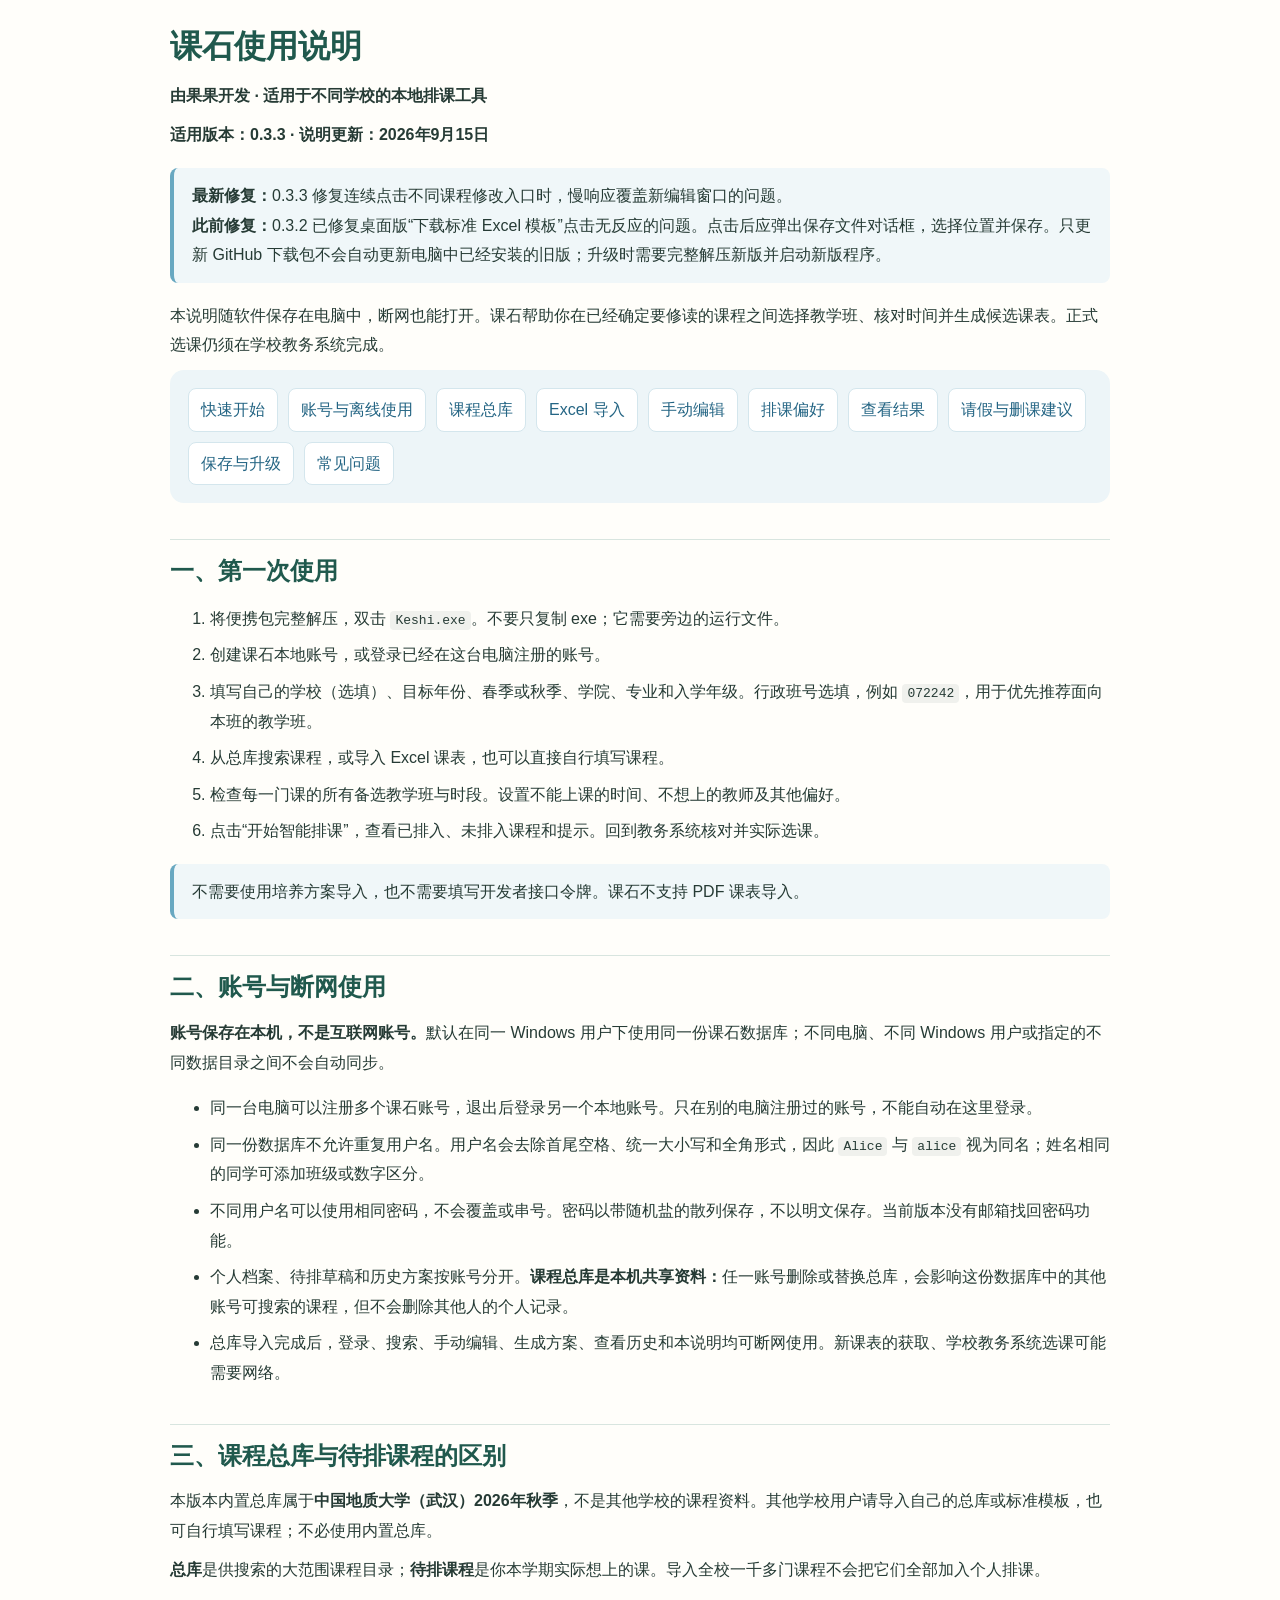
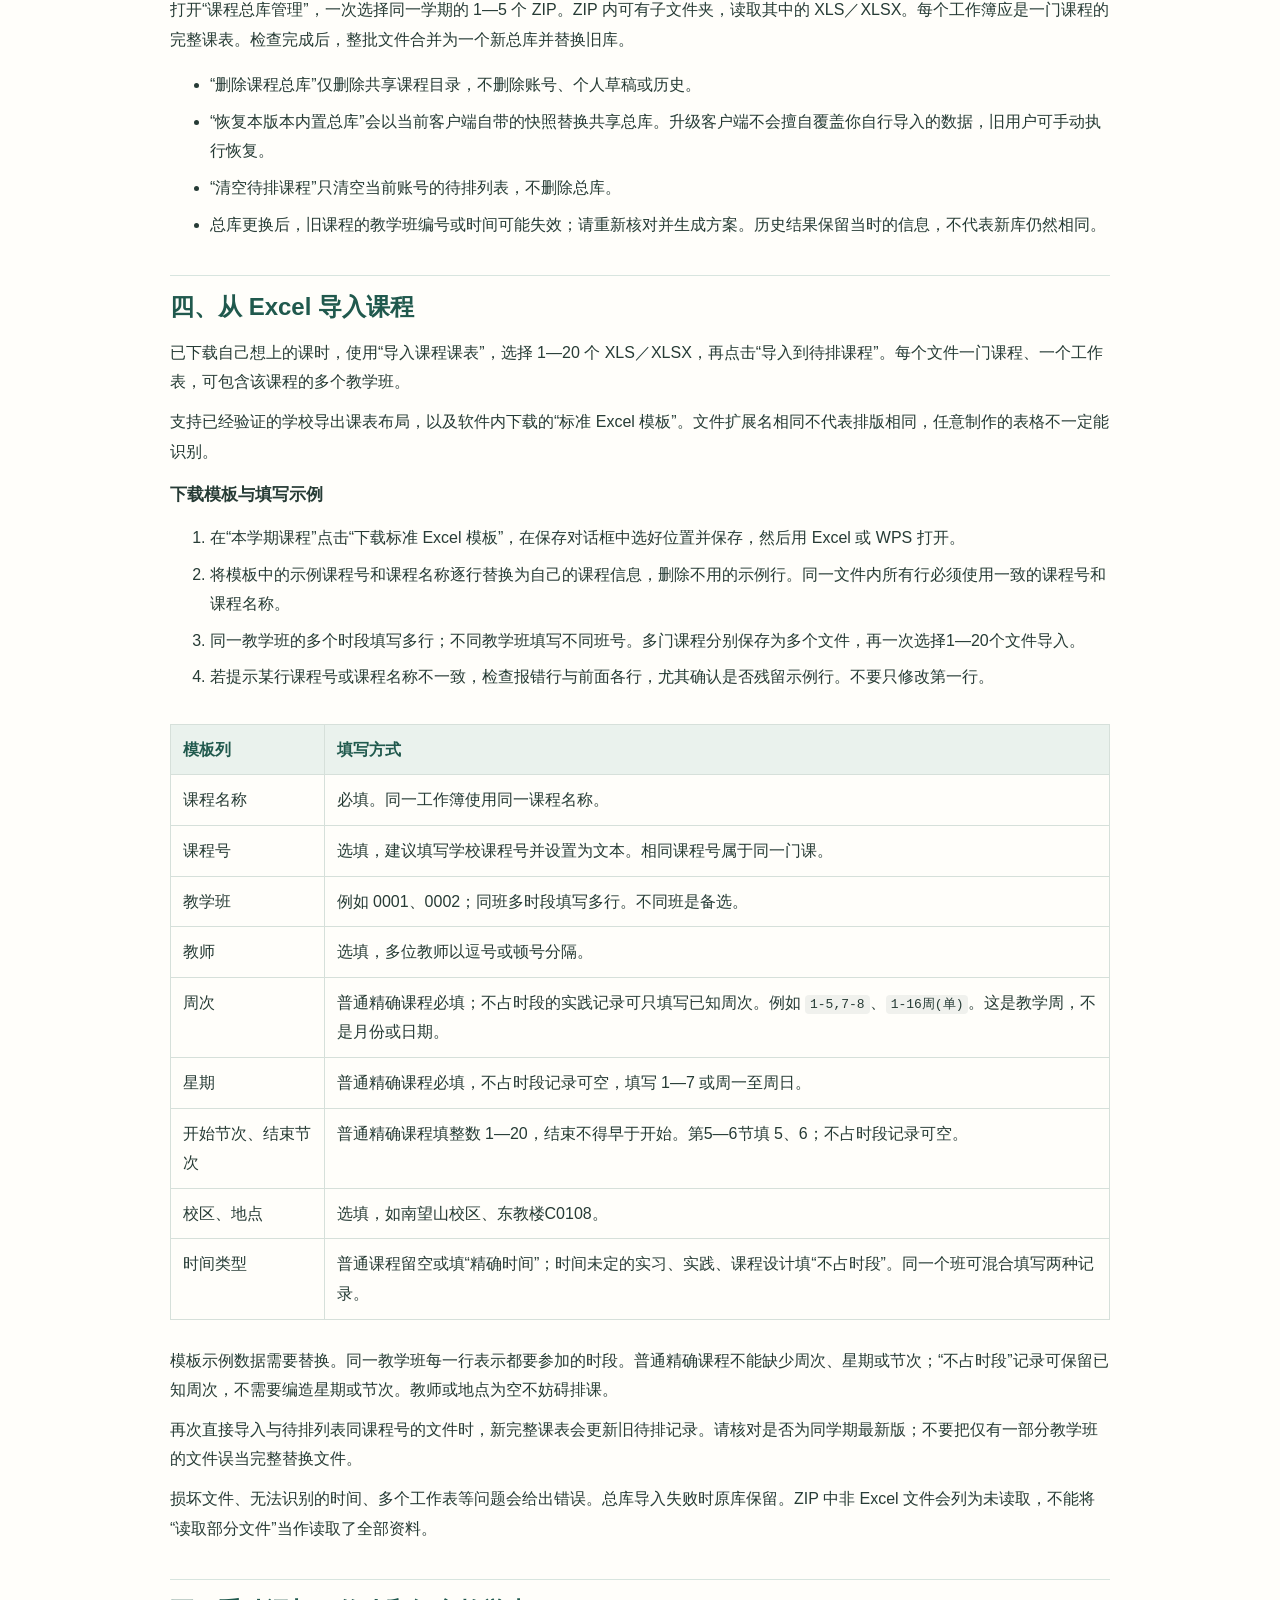
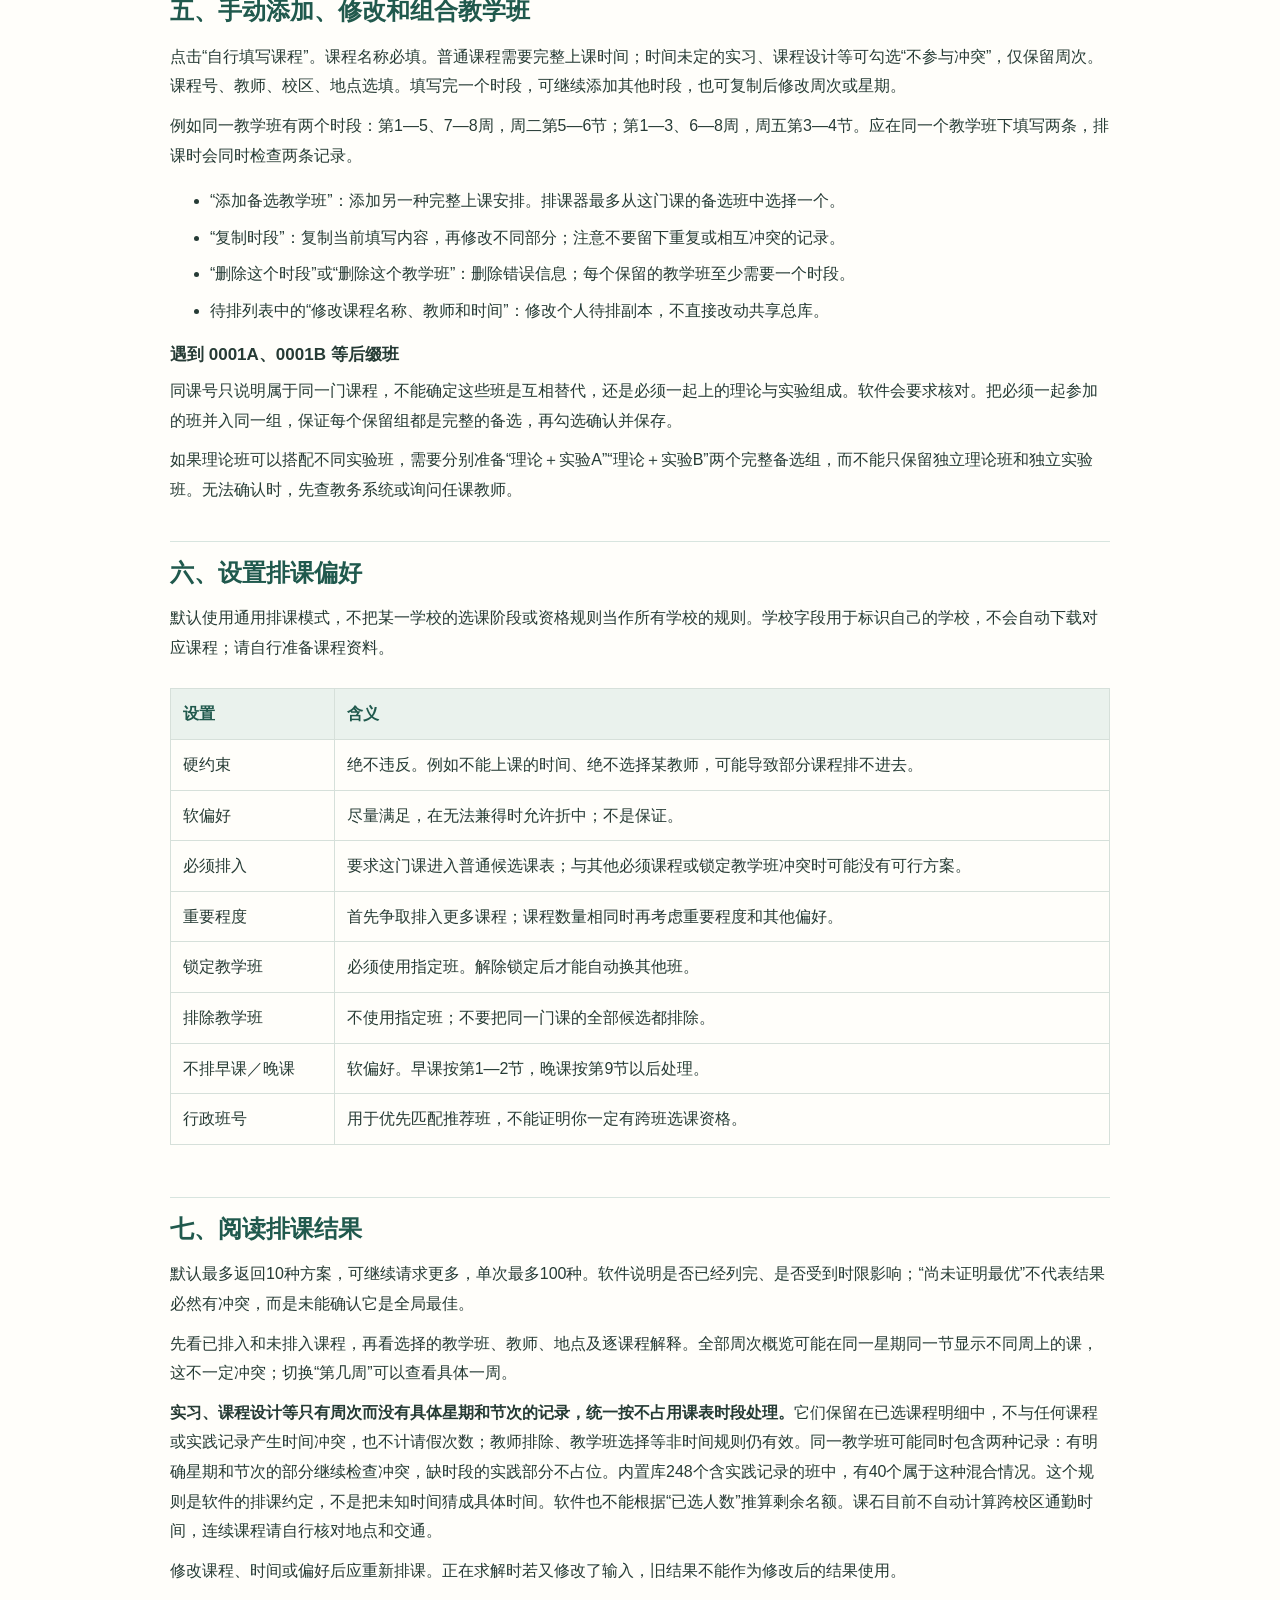
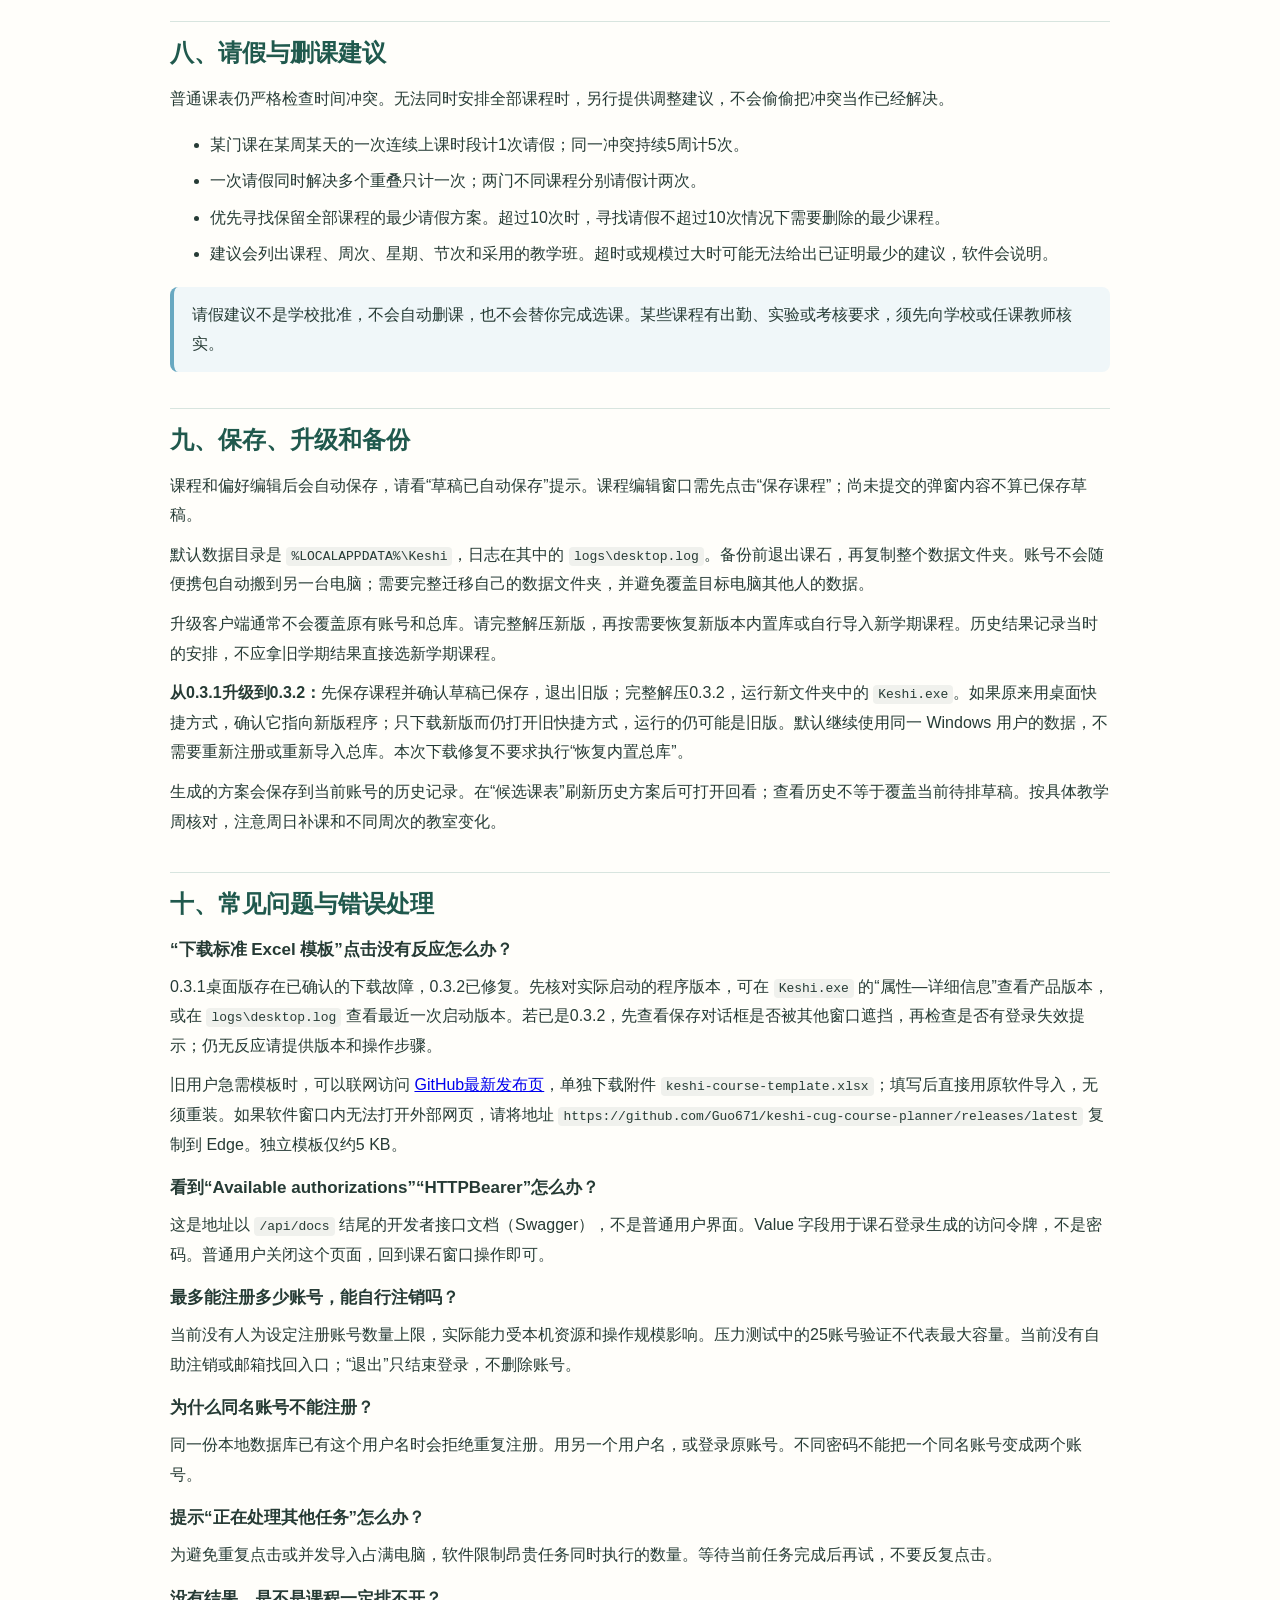
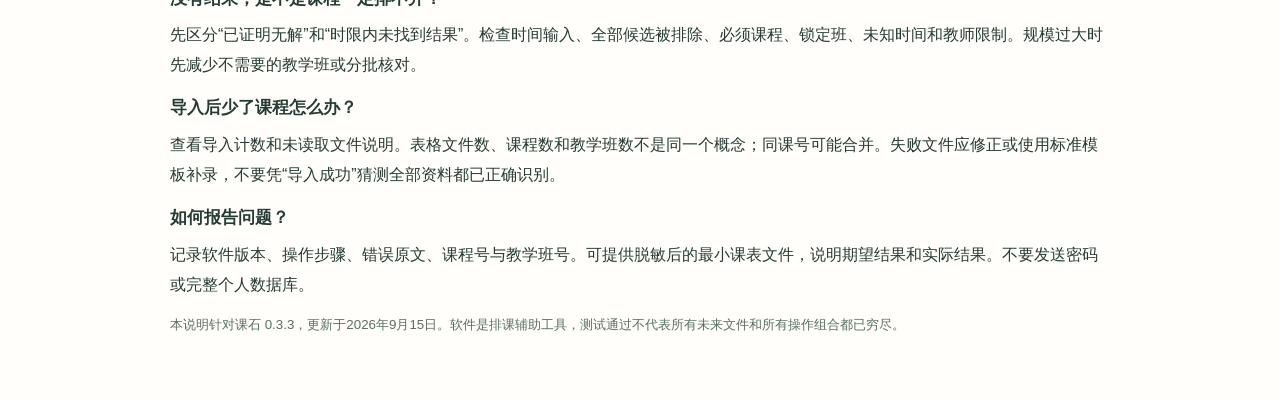
==== commit 74822c24: "Guard course editor against stale responses; validate misuse scenarios for 0.3.3" ====
--- a/frontend/help.html
+++ b/frontend/help.html
@@ -4,8 +4,8 @@
 :root{font-family:"Microsoft YaHei UI","Microsoft YaHei",sans-serif;color:#263b35;background:#fffefa;line-height:1.85}*{box-sizing:border-box}body{max-width:1000px;margin:auto;padding:24px 30px 60px}h1,h2,h3{line-height:1.4}h1{color:#20594d;margin:0 0 12px}h2{margin:36px 0 14px;padding-top:14px;border-top:1px solid #d8e5df;color:#20594d}h3{margin-bottom:8px;font-size:17px}p{margin:10px 0}nav{display:flex;gap:10px;flex-wrap:wrap;padding:18px;background:#edf5f8;border-radius:14px}nav a{background:white;padding:6px 12px;border-radius:8px;color:#246584;text-decoration:none;border:1px solid #d4e6ed}a:focus-visible{outline:3px solid #528bc2}table{border-collapse:collapse;width:100%;margin:16px 0}th,td{padding:10px 12px;border:1px solid #d6e0da;text-align:left;vertical-align:top}th{background:#eaf2ed;color:#20594d}.table-wrap{overflow:auto}.note{background:#f0f7f9;border-left:4px solid #68a8c1;padding:13px 18px;margin:18px 0;border-radius:8px}code{overflow-wrap:anywhere;background:#f0f1ed;padding:2px 5px;border-radius:4px}li{margin:7px 0}small{color:#596e64}@media(max-width:540px){body{padding:18px 16px 40px;font-size:14px}h1{font-size:25px}h2{font-size:21px}th,td{padding:8px}nav{padding:12px;gap:8px}}@media print{nav{display:none}body{max-width:none;padding:0}h2{break-after:avoid}}
 </style></head><body>
 <h1>课石使用说明</h1><p><strong>由果果开发 · 适用于不同学校的本地排课工具</strong></p>
-<p><strong>适用版本：0.3.2 · 说明更新：2026年9月14日</strong></p>
-<div class="note"><strong>本次修复：</strong>0.3.2 已修复桌面版“下载标准 Excel 模板”点击无反应的问题。点击后应弹出保存文件对话框，选择位置并保存。只更新 GitHub 下载包不会自动更新电脑中已经安装的旧版；升级时需要完整解压新版并启动新版程序。</div>
+<p><strong>适用版本：0.3.3 · 说明更新：2026年9月15日</strong></p>
+<div class="note"><strong>最新修复：</strong>0.3.3 修复连续点击不同课程修改入口时，慢响应覆盖新编辑窗口的问题。<br><strong>此前修复：</strong>0.3.2 已修复桌面版“下载标准 Excel 模板”点击无反应的问题。点击后应弹出保存文件对话框，选择位置并保存。只更新 GitHub 下载包不会自动更新电脑中已经安装的旧版；升级时需要完整解压新版并启动新版程序。</div>
 <p>本说明随软件保存在电脑中，断网也能打开。课石帮助你在已经确定要修读的课程之间选择教学班、核对时间并生成候选课表。正式选课仍须在学校教务系统完成。</p>
 <nav aria-label="说明目录"><a href="#quick">快速开始</a><a href="#accounts">账号与离线使用</a><a href="#catalog">课程总库</a><a href="#import">Excel 导入</a><a href="#manual">手动编辑</a><a href="#preferences">排课偏好</a><a href="#results">查看结果</a><a href="#leave">请假与删课建议</a><a href="#storage">保存与升级</a><a href="#questions">常见问题</a></nav>
 <h2 id="quick">一、第一次使用</h2>
@@ -64,5 +64,5 @@
 <h3>没有结果，是不是课程一定排不开？</h3><p>先区分“已证明无解”和“时限内未找到结果”。检查时间输入、全部候选被排除、必须课程、锁定班、未知时间和教师限制。规模过大时先减少不需要的教学班或分批核对。</p>
 <h3>导入后少了课程怎么办？</h3><p>查看导入计数和未读取文件说明。表格文件数、课程数和教学班数不是同一个概念；同课号可能合并。失败文件应修正或使用标准模板补录，不要凭“导入成功”猜测全部资料都已正确识别。</p>
 <h3>如何报告问题？</h3><p>记录软件版本、操作步骤、错误原文、课程号与教学班号。可提供脱敏后的最小课表文件，说明期望结果和实际结果。不要发送密码或完整个人数据库。</p>
-<small>本说明针对课石 0.3.2，更新于2026年9月14日。软件是排课辅助工具，测试通过不代表所有未来文件和所有操作组合都已穷尽。</small>
+<small>本说明针对课石 0.3.3，更新于2026年9月15日。软件是排课辅助工具，测试通过不代表所有未来文件和所有操作组合都已穷尽。</small>
 </body></html>
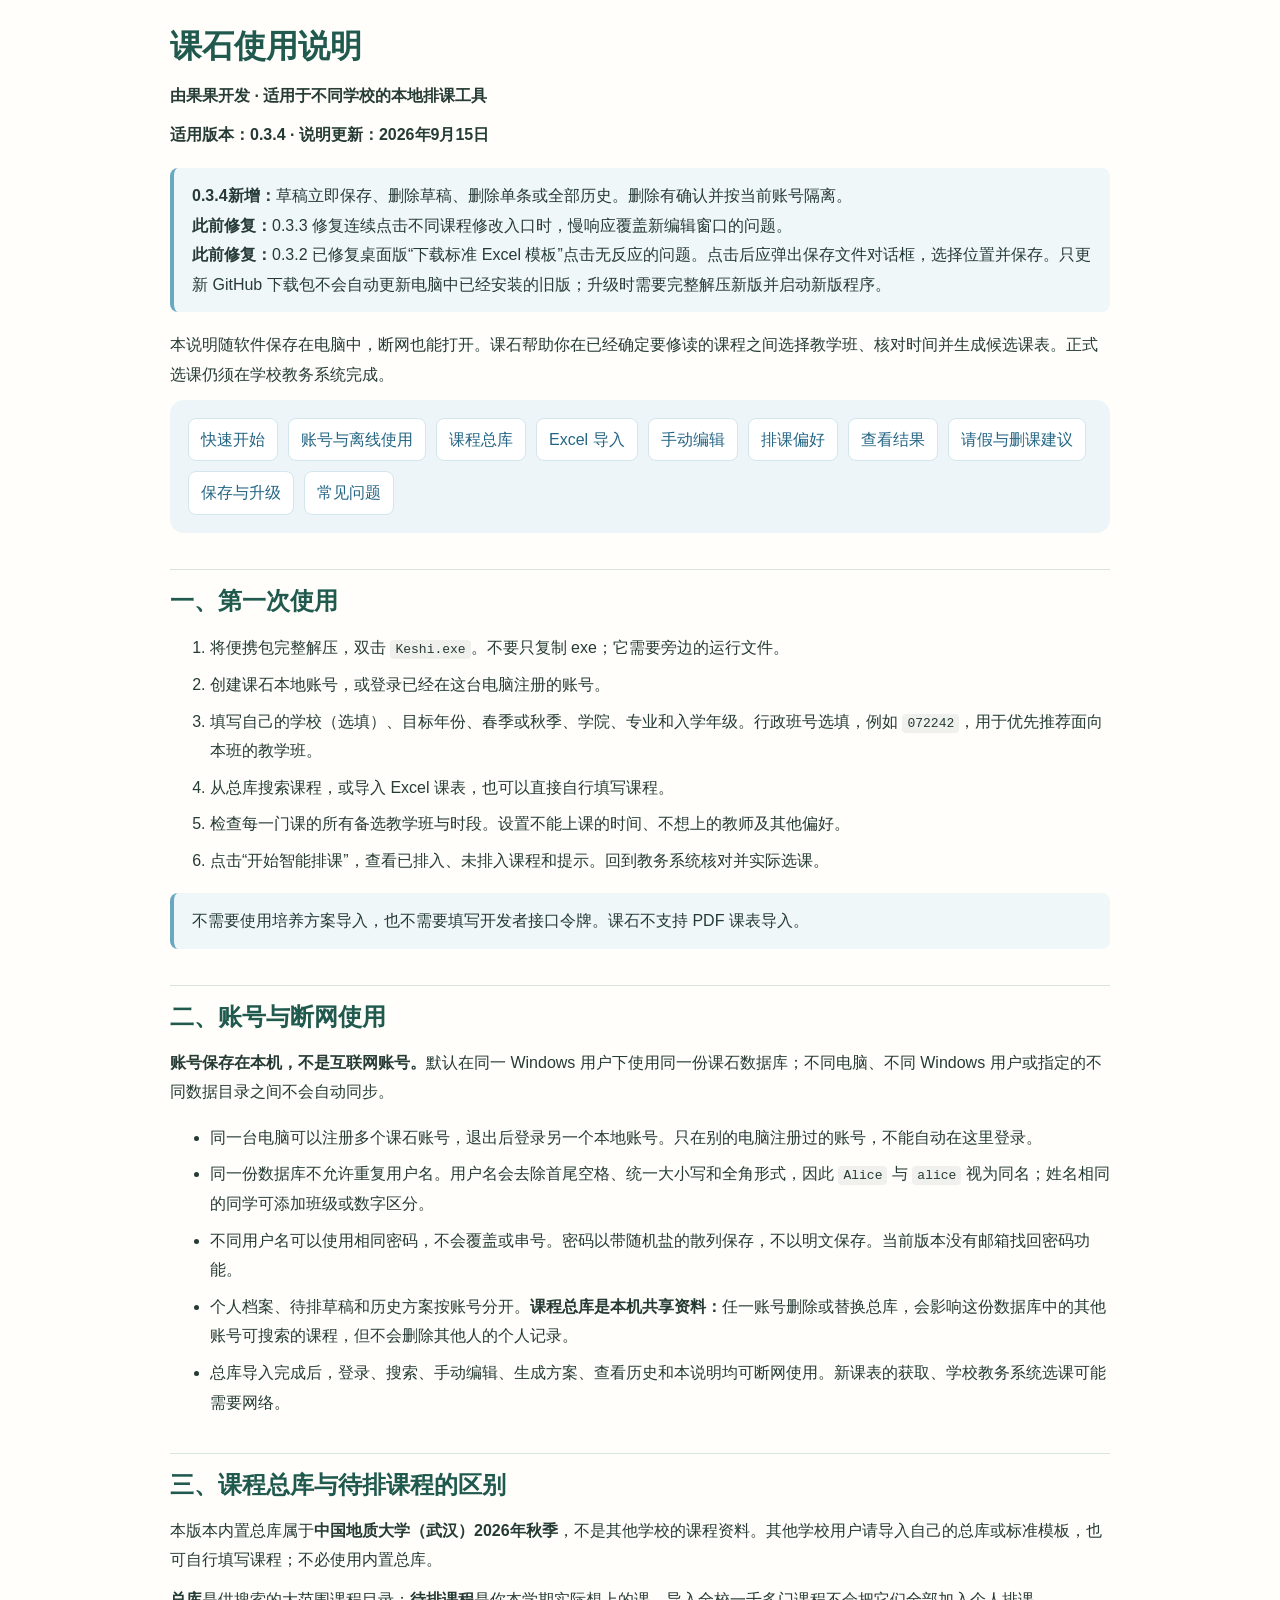
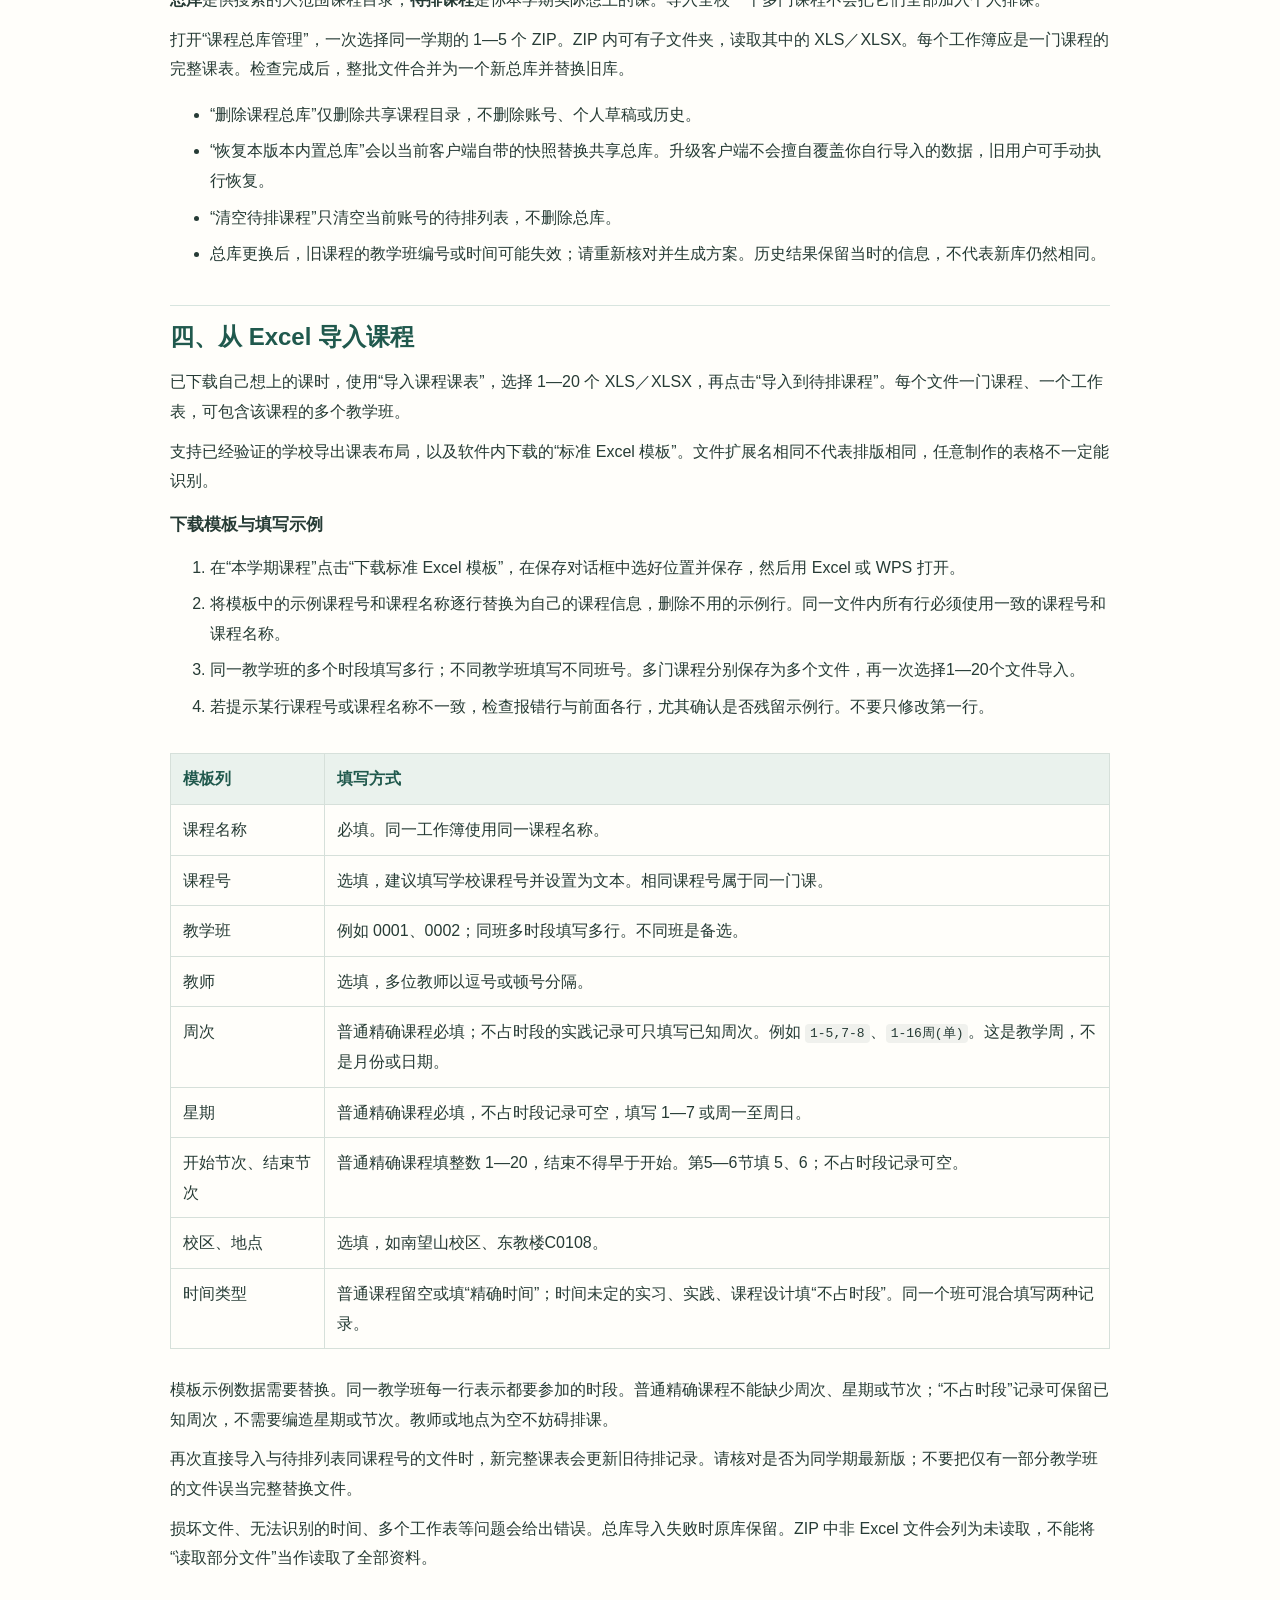
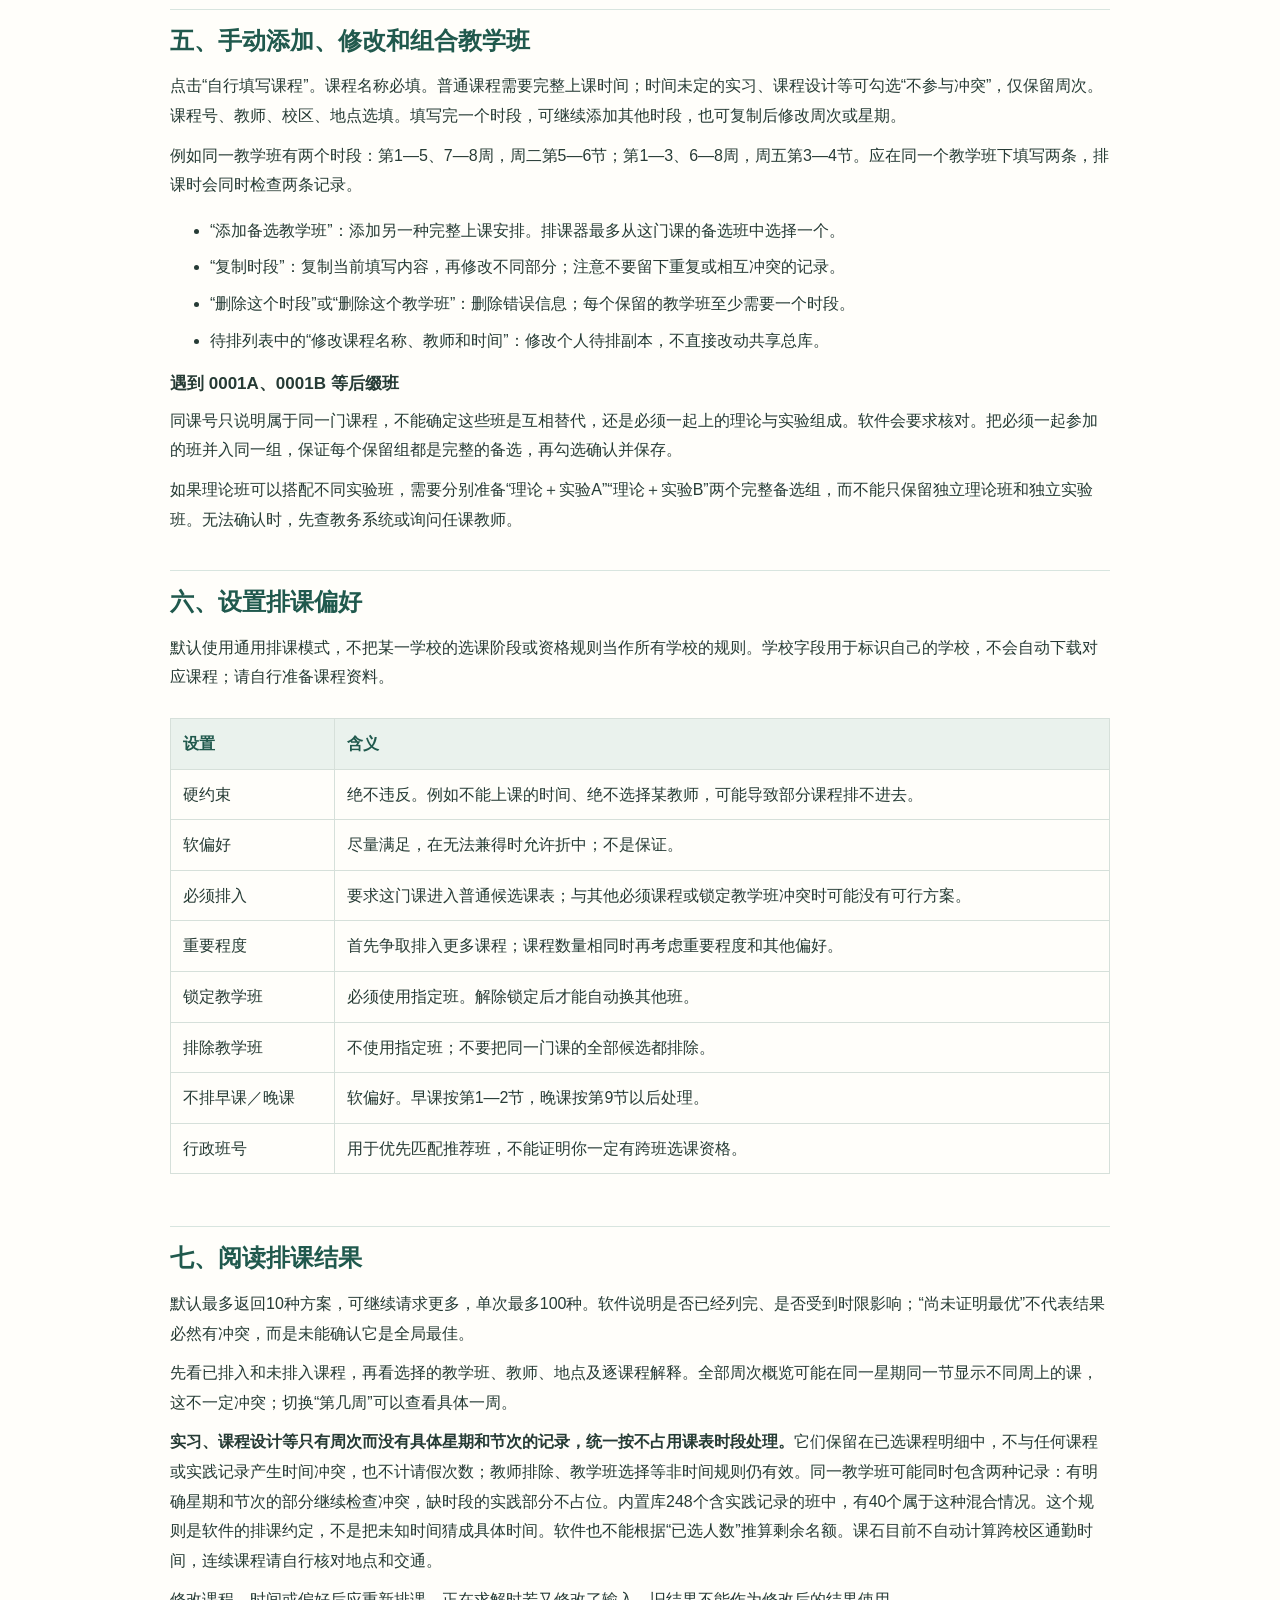
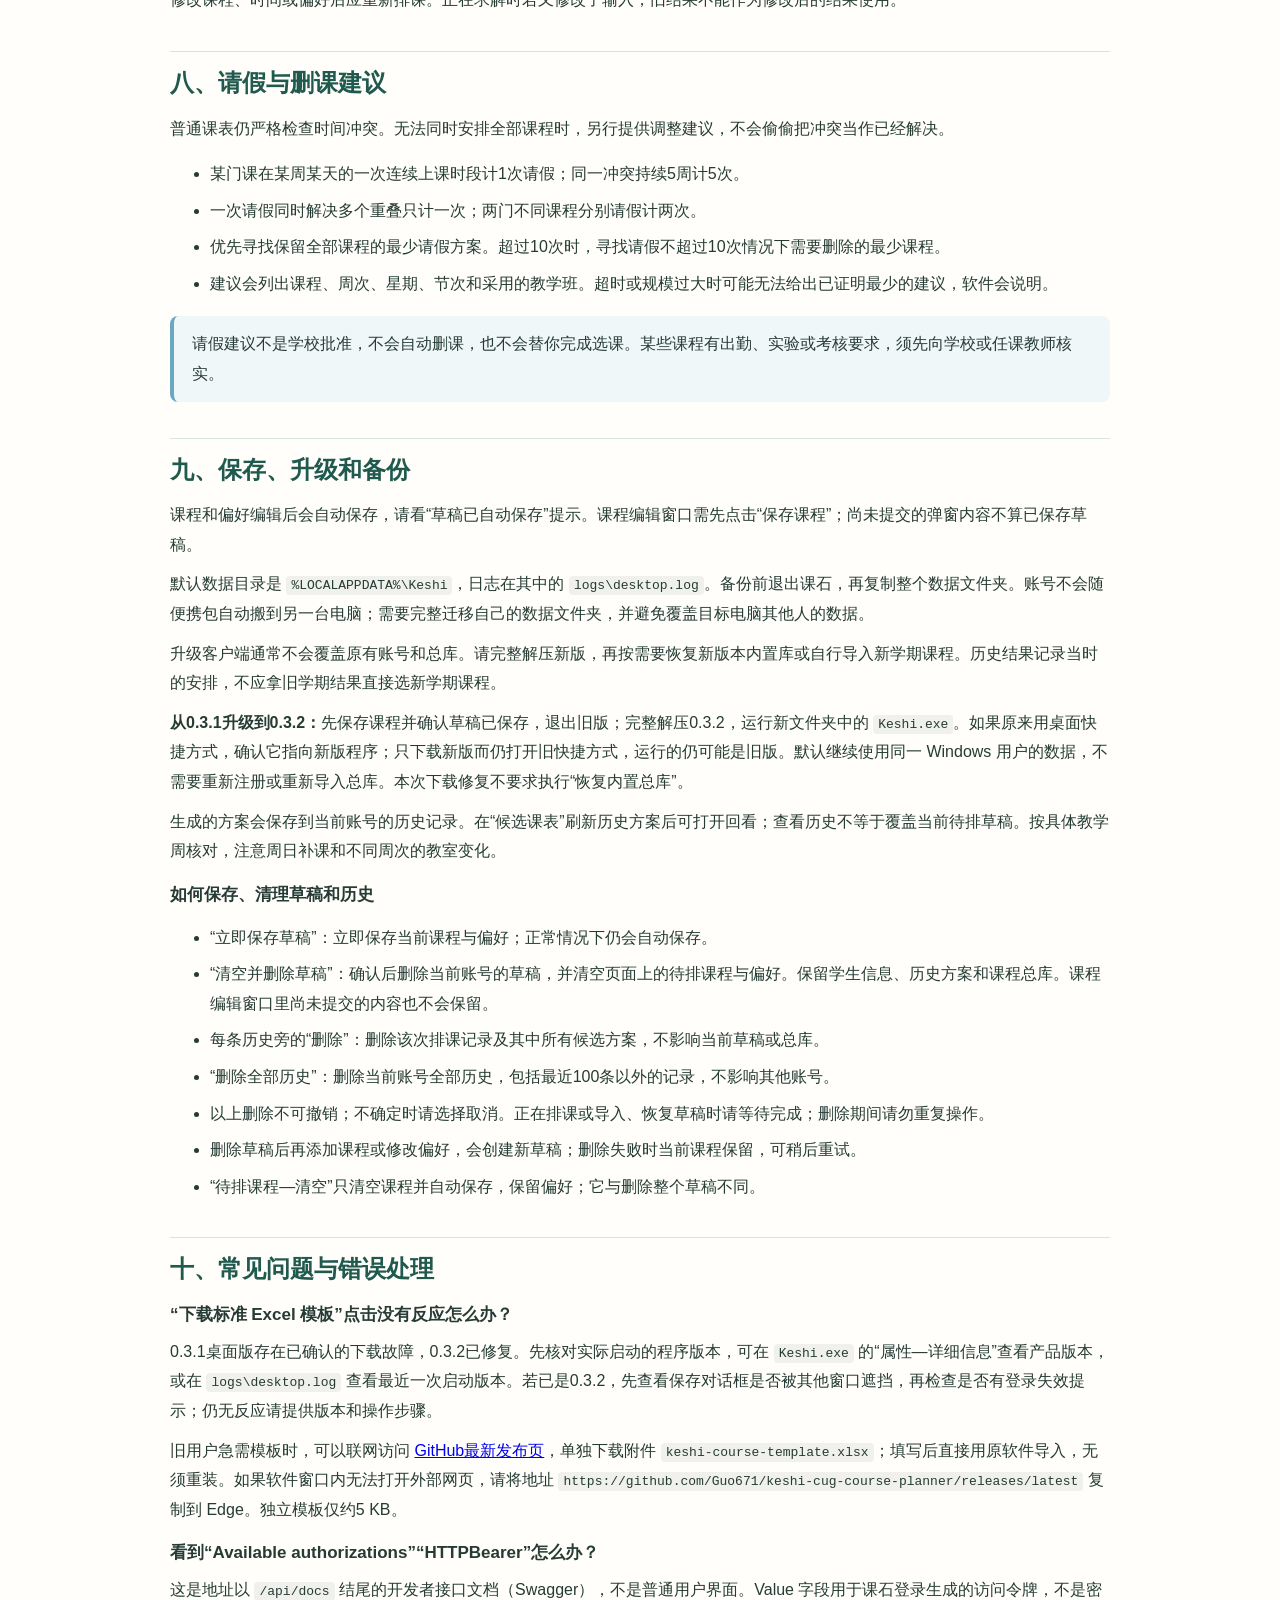
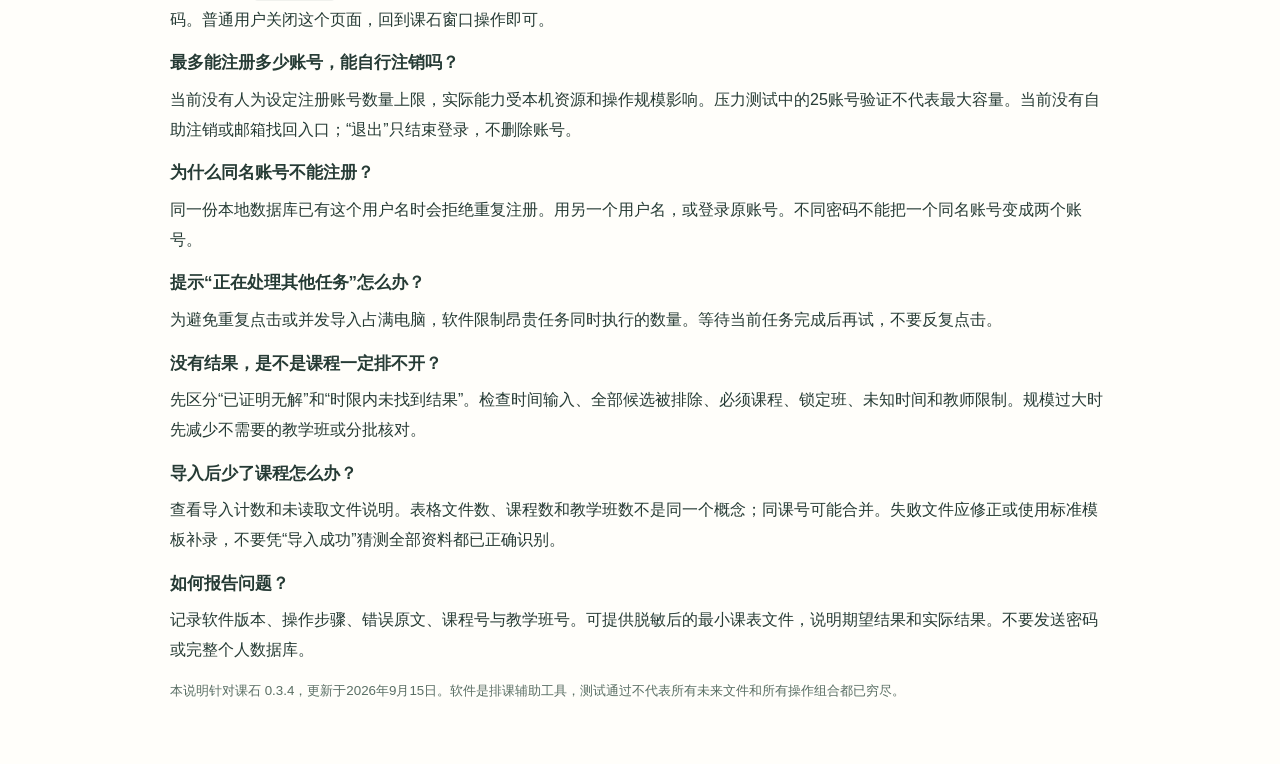
==== commit 68430ef2: "Add safe per-user draft and history deletion with lifecycle regression tests" ====
--- a/frontend/help.html
+++ b/frontend/help.html
@@ -4,8 +4,8 @@
 :root{font-family:"Microsoft YaHei UI","Microsoft YaHei",sans-serif;color:#263b35;background:#fffefa;line-height:1.85}*{box-sizing:border-box}body{max-width:1000px;margin:auto;padding:24px 30px 60px}h1,h2,h3{line-height:1.4}h1{color:#20594d;margin:0 0 12px}h2{margin:36px 0 14px;padding-top:14px;border-top:1px solid #d8e5df;color:#20594d}h3{margin-bottom:8px;font-size:17px}p{margin:10px 0}nav{display:flex;gap:10px;flex-wrap:wrap;padding:18px;background:#edf5f8;border-radius:14px}nav a{background:white;padding:6px 12px;border-radius:8px;color:#246584;text-decoration:none;border:1px solid #d4e6ed}a:focus-visible{outline:3px solid #528bc2}table{border-collapse:collapse;width:100%;margin:16px 0}th,td{padding:10px 12px;border:1px solid #d6e0da;text-align:left;vertical-align:top}th{background:#eaf2ed;color:#20594d}.table-wrap{overflow:auto}.note{background:#f0f7f9;border-left:4px solid #68a8c1;padding:13px 18px;margin:18px 0;border-radius:8px}code{overflow-wrap:anywhere;background:#f0f1ed;padding:2px 5px;border-radius:4px}li{margin:7px 0}small{color:#596e64}@media(max-width:540px){body{padding:18px 16px 40px;font-size:14px}h1{font-size:25px}h2{font-size:21px}th,td{padding:8px}nav{padding:12px;gap:8px}}@media print{nav{display:none}body{max-width:none;padding:0}h2{break-after:avoid}}
 </style></head><body>
 <h1>课石使用说明</h1><p><strong>由果果开发 · 适用于不同学校的本地排课工具</strong></p>
-<p><strong>适用版本：0.3.3 · 说明更新：2026年9月15日</strong></p>
-<div class="note"><strong>最新修复：</strong>0.3.3 修复连续点击不同课程修改入口时，慢响应覆盖新编辑窗口的问题。<br><strong>此前修复：</strong>0.3.2 已修复桌面版“下载标准 Excel 模板”点击无反应的问题。点击后应弹出保存文件对话框，选择位置并保存。只更新 GitHub 下载包不会自动更新电脑中已经安装的旧版；升级时需要完整解压新版并启动新版程序。</div>
+<p><strong>适用版本：0.3.4 · 说明更新：2026年9月15日</strong></p>
+<div class="note"><strong>0.3.4新增：</strong>草稿立即保存、删除草稿、删除单条或全部历史。删除有确认并按当前账号隔离。<br><strong>此前修复：</strong>0.3.3 修复连续点击不同课程修改入口时，慢响应覆盖新编辑窗口的问题。<br><strong>此前修复：</strong>0.3.2 已修复桌面版“下载标准 Excel 模板”点击无反应的问题。点击后应弹出保存文件对话框，选择位置并保存。只更新 GitHub 下载包不会自动更新电脑中已经安装的旧版；升级时需要完整解压新版并启动新版程序。</div>
 <p>本说明随软件保存在电脑中，断网也能打开。课石帮助你在已经确定要修读的课程之间选择教学班、核对时间并生成候选课表。正式选课仍须在学校教务系统完成。</p>
 <nav aria-label="说明目录"><a href="#quick">快速开始</a><a href="#accounts">账号与离线使用</a><a href="#catalog">课程总库</a><a href="#import">Excel 导入</a><a href="#manual">手动编辑</a><a href="#preferences">排课偏好</a><a href="#results">查看结果</a><a href="#leave">请假与删课建议</a><a href="#storage">保存与升级</a><a href="#questions">常见问题</a></nav>
 <h2 id="quick">一、第一次使用</h2>
@@ -54,6 +54,8 @@
 <p>升级客户端通常不会覆盖原有账号和总库。请完整解压新版，再按需要恢复新版本内置库或自行导入新学期课程。历史结果记录当时的安排，不应拿旧学期结果直接选新学期课程。</p>
 <p><strong>从0.3.1升级到0.3.2：</strong>先保存课程并确认草稿已保存，退出旧版；完整解压0.3.2，运行新文件夹中的 <code>Keshi.exe</code>。如果原来用桌面快捷方式，确认它指向新版程序；只下载新版而仍打开旧快捷方式，运行的仍可能是旧版。默认继续使用同一 Windows 用户的数据，不需要重新注册或重新导入总库。本次下载修复不要求执行“恢复内置总库”。</p>
 <p>生成的方案会保存到当前账号的历史记录。在“候选课表”刷新历史方案后可打开回看；查看历史不等于覆盖当前待排草稿。按具体教学周核对，注意周日补课和不同周次的教室变化。</p>
+<h3>如何保存、清理草稿和历史</h3>
+<ul><li>“立即保存草稿”：立即保存当前课程与偏好；正常情况下仍会自动保存。</li><li>“清空并删除草稿”：确认后删除当前账号的草稿，并清空页面上的待排课程与偏好。保留学生信息、历史方案和课程总库。课程编辑窗口里尚未提交的内容也不会保留。</li><li>每条历史旁的“删除”：删除该次排课记录及其中所有候选方案，不影响当前草稿或总库。</li><li>“删除全部历史”：删除当前账号全部历史，包括最近100条以外的记录，不影响其他账号。</li><li>以上删除不可撤销；不确定时请选择取消。正在排课或导入、恢复草稿时请等待完成；删除期间请勿重复操作。</li><li>删除草稿后再添加课程或修改偏好，会创建新草稿；删除失败时当前课程保留，可稍后重试。</li><li>“待排课程—清空”只清空课程并自动保存，保留偏好；它与删除整个草稿不同。</li></ul>
 <h2 id="questions">十、常见问题与错误处理</h2>
 <h3>“下载标准 Excel 模板”点击没有反应怎么办？</h3><p>0.3.1桌面版存在已确认的下载故障，0.3.2已修复。先核对实际启动的程序版本，可在 <code>Keshi.exe</code> 的“属性—详细信息”查看产品版本，或在 <code>logs\desktop.log</code> 查看最近一次启动版本。若已是0.3.2，先查看保存对话框是否被其他窗口遮挡，再检查是否有登录失效提示；仍无反应请提供版本和操作步骤。</p>
 <p>旧用户急需模板时，可以联网访问 <a href="https://github.com/Guo671/keshi-cug-course-planner/releases/latest" target="_blank" rel="noopener noreferrer">GitHub最新发布页</a>，单独下载附件 <code>keshi-course-template.xlsx</code>；填写后直接用原软件导入，无须重装。如果软件窗口内无法打开外部网页，请将地址 <code>https://github.com/Guo671/keshi-cug-course-planner/releases/latest</code> 复制到 Edge。独立模板仅约5 KB。</p>
@@ -64,5 +66,5 @@
 <h3>没有结果，是不是课程一定排不开？</h3><p>先区分“已证明无解”和“时限内未找到结果”。检查时间输入、全部候选被排除、必须课程、锁定班、未知时间和教师限制。规模过大时先减少不需要的教学班或分批核对。</p>
 <h3>导入后少了课程怎么办？</h3><p>查看导入计数和未读取文件说明。表格文件数、课程数和教学班数不是同一个概念；同课号可能合并。失败文件应修正或使用标准模板补录，不要凭“导入成功”猜测全部资料都已正确识别。</p>
 <h3>如何报告问题？</h3><p>记录软件版本、操作步骤、错误原文、课程号与教学班号。可提供脱敏后的最小课表文件，说明期望结果和实际结果。不要发送密码或完整个人数据库。</p>
-<small>本说明针对课石 0.3.3，更新于2026年9月15日。软件是排课辅助工具，测试通过不代表所有未来文件和所有操作组合都已穷尽。</small>
+<small>本说明针对课石 0.3.4，更新于2026年9月15日。软件是排课辅助工具，测试通过不代表所有未来文件和所有操作组合都已穷尽。</small>
 </body></html>
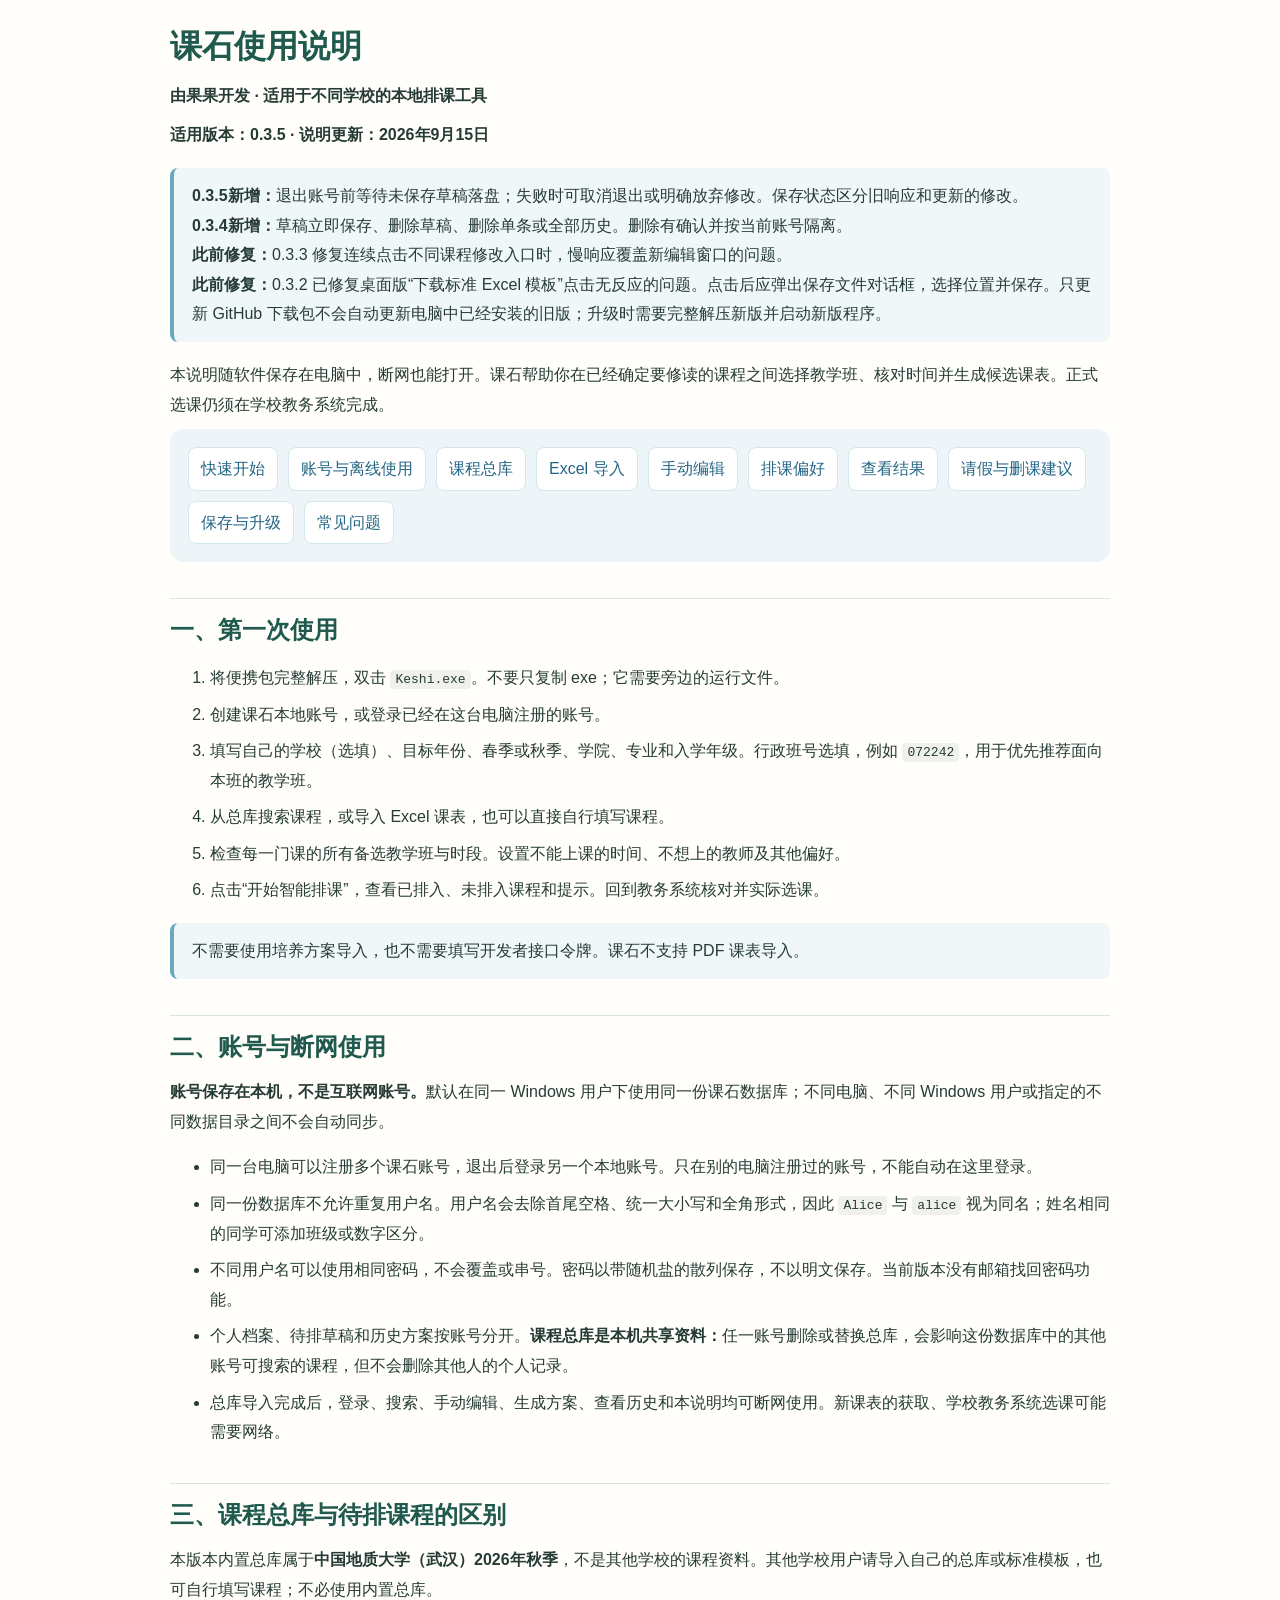
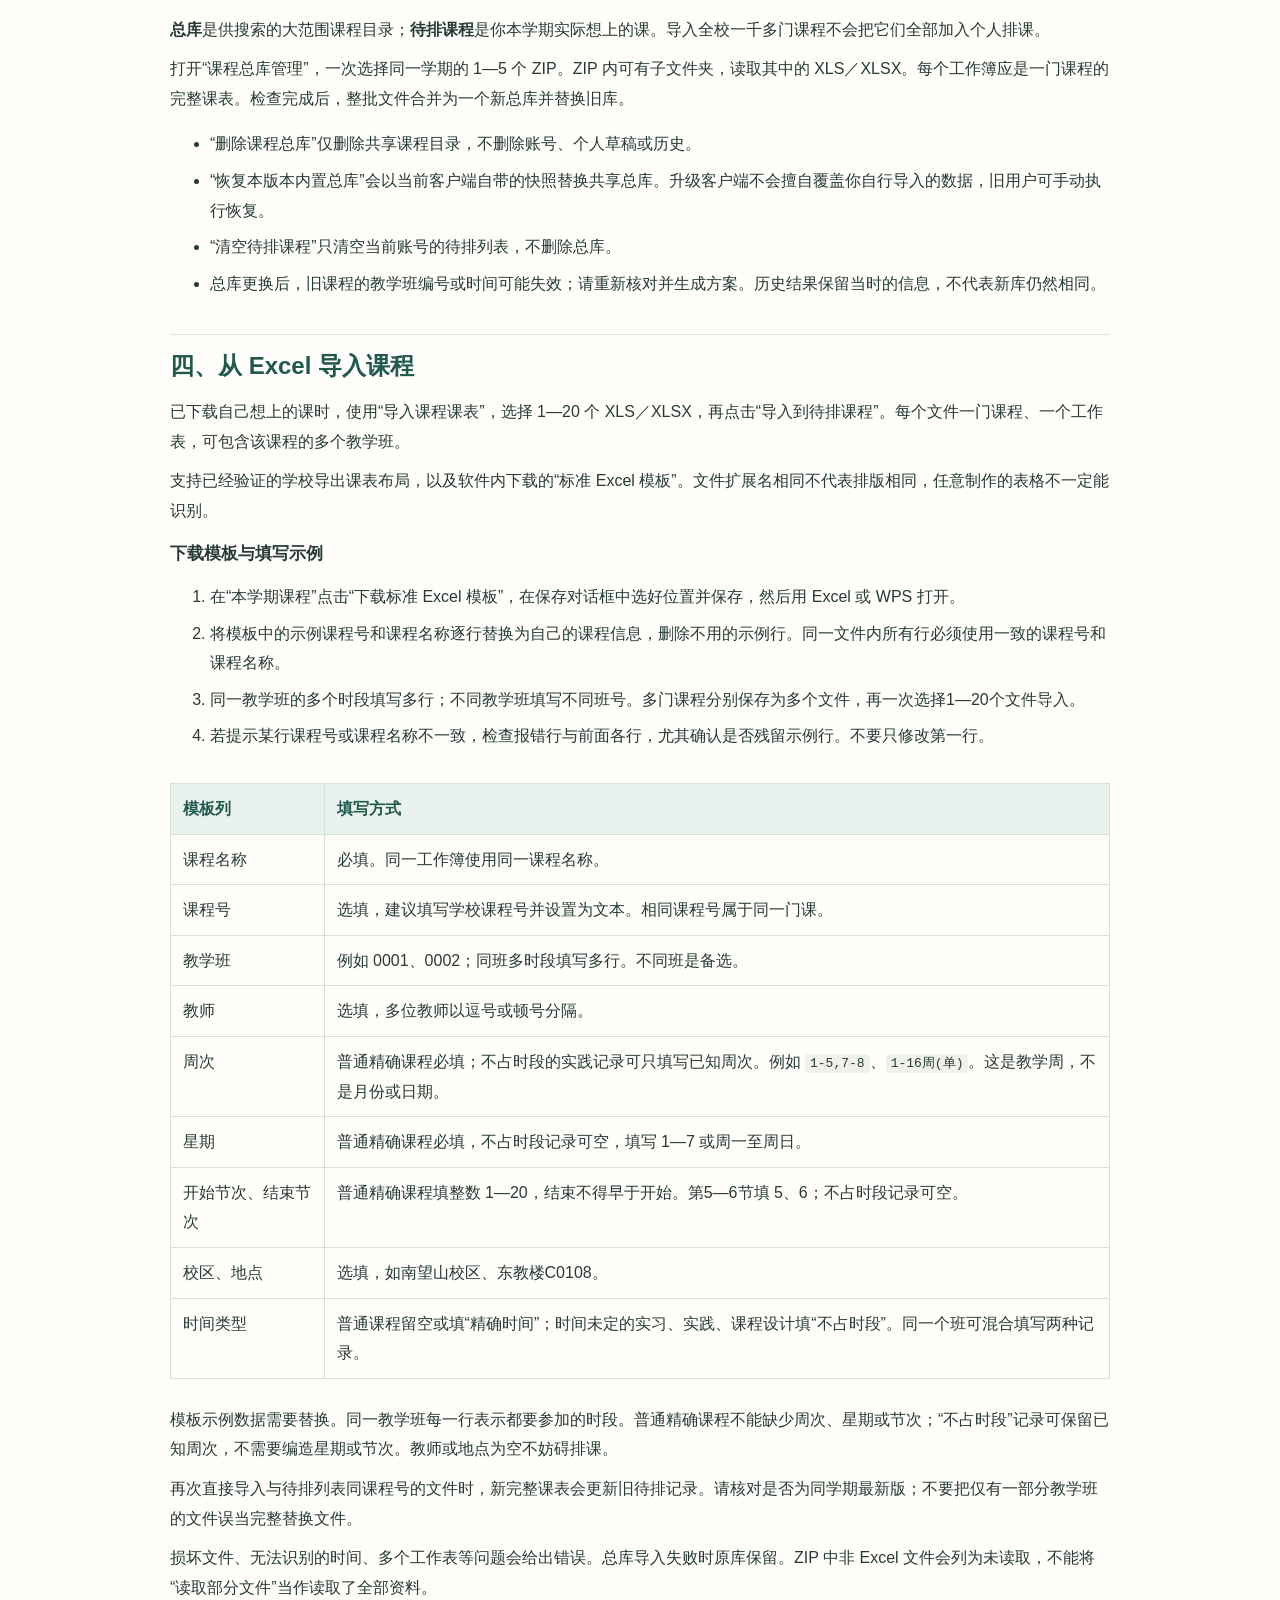
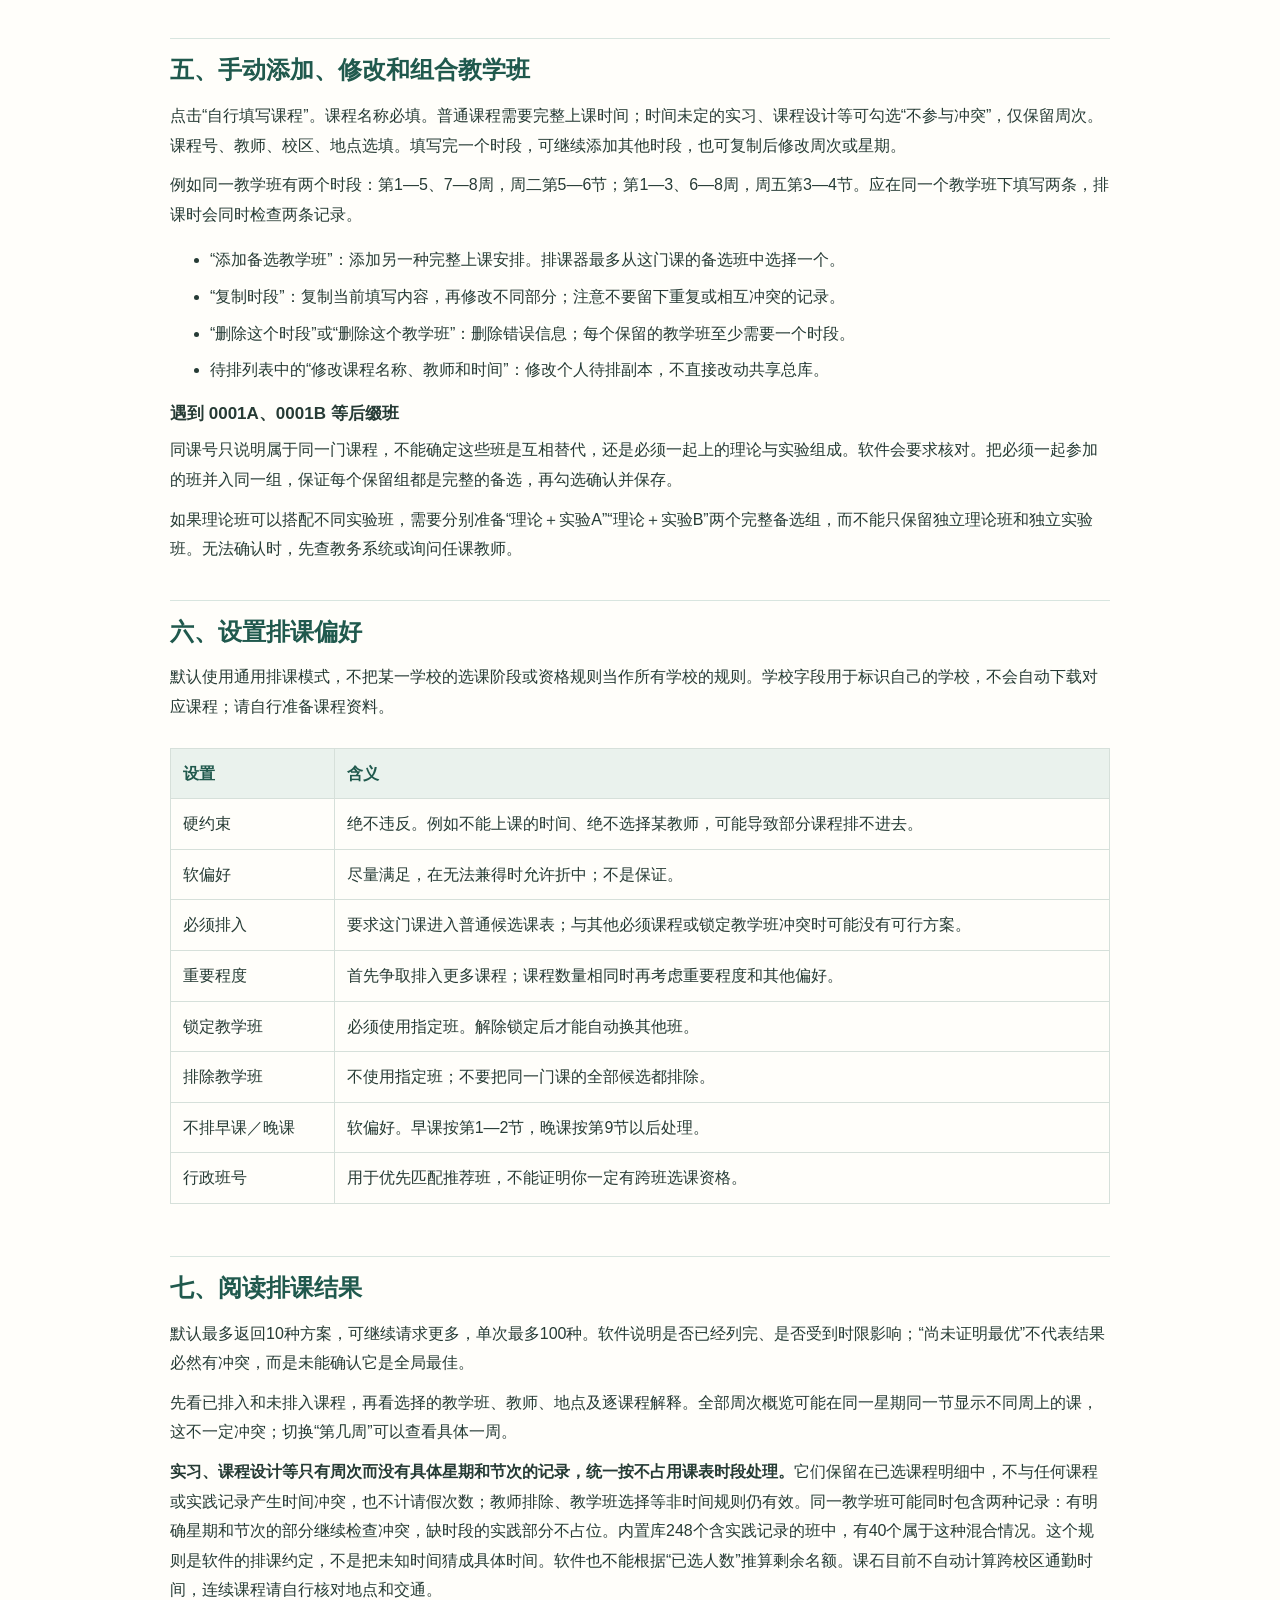
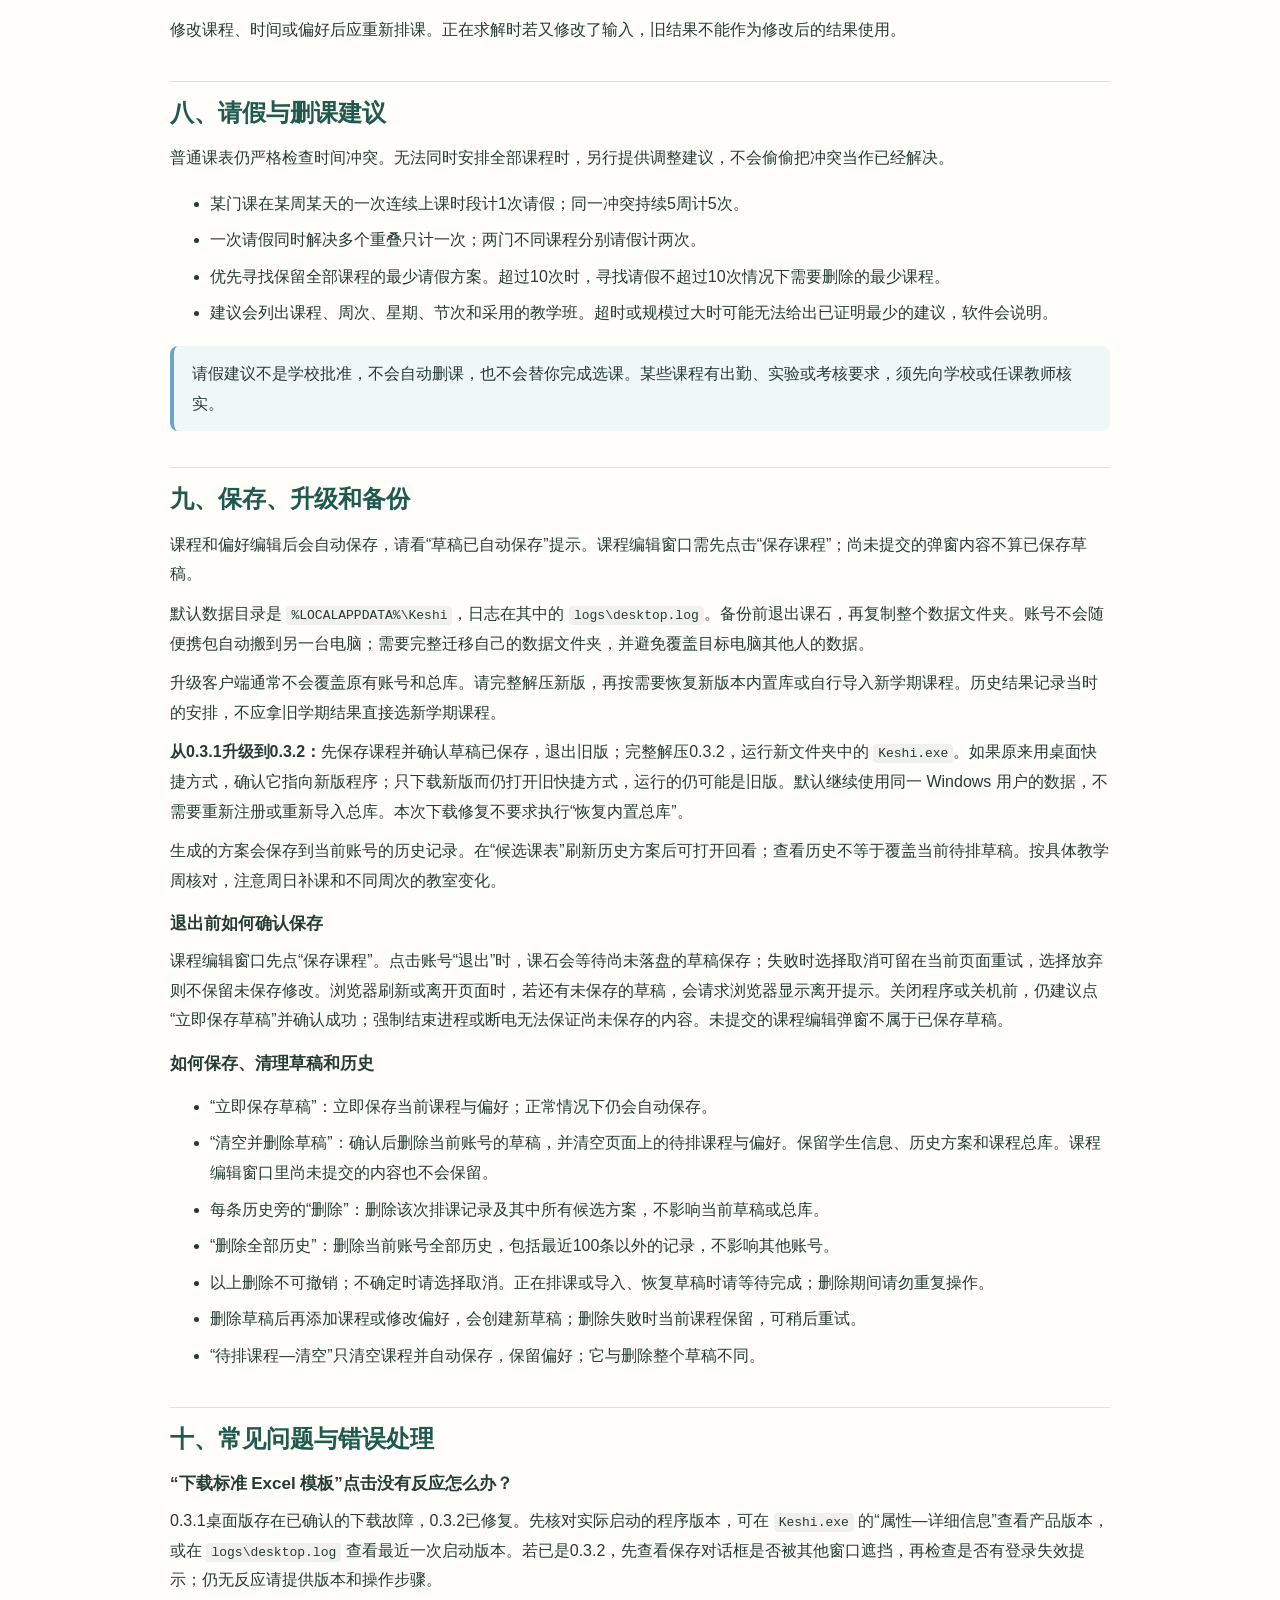
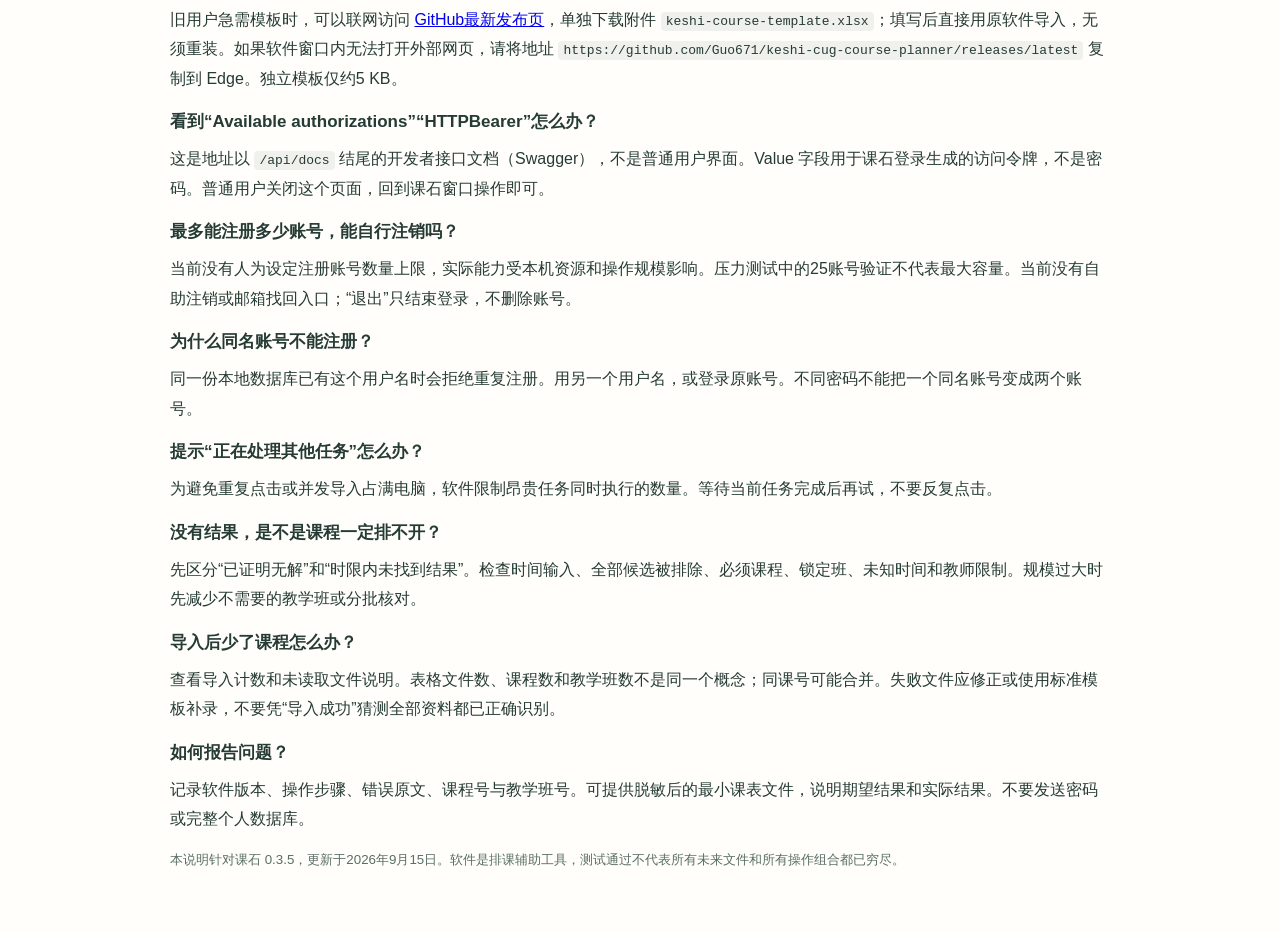
==== commit 373e620e: "Preserve pending drafts on logout and guard stale save acknowledgements" ====
--- a/frontend/help.html
+++ b/frontend/help.html
@@ -4,8 +4,8 @@
 :root{font-family:"Microsoft YaHei UI","Microsoft YaHei",sans-serif;color:#263b35;background:#fffefa;line-height:1.85}*{box-sizing:border-box}body{max-width:1000px;margin:auto;padding:24px 30px 60px}h1,h2,h3{line-height:1.4}h1{color:#20594d;margin:0 0 12px}h2{margin:36px 0 14px;padding-top:14px;border-top:1px solid #d8e5df;color:#20594d}h3{margin-bottom:8px;font-size:17px}p{margin:10px 0}nav{display:flex;gap:10px;flex-wrap:wrap;padding:18px;background:#edf5f8;border-radius:14px}nav a{background:white;padding:6px 12px;border-radius:8px;color:#246584;text-decoration:none;border:1px solid #d4e6ed}a:focus-visible{outline:3px solid #528bc2}table{border-collapse:collapse;width:100%;margin:16px 0}th,td{padding:10px 12px;border:1px solid #d6e0da;text-align:left;vertical-align:top}th{background:#eaf2ed;color:#20594d}.table-wrap{overflow:auto}.note{background:#f0f7f9;border-left:4px solid #68a8c1;padding:13px 18px;margin:18px 0;border-radius:8px}code{overflow-wrap:anywhere;background:#f0f1ed;padding:2px 5px;border-radius:4px}li{margin:7px 0}small{color:#596e64}@media(max-width:540px){body{padding:18px 16px 40px;font-size:14px}h1{font-size:25px}h2{font-size:21px}th,td{padding:8px}nav{padding:12px;gap:8px}}@media print{nav{display:none}body{max-width:none;padding:0}h2{break-after:avoid}}
 </style></head><body>
 <h1>课石使用说明</h1><p><strong>由果果开发 · 适用于不同学校的本地排课工具</strong></p>
-<p><strong>适用版本：0.3.4 · 说明更新：2026年9月15日</strong></p>
-<div class="note"><strong>0.3.4新增：</strong>草稿立即保存、删除草稿、删除单条或全部历史。删除有确认并按当前账号隔离。<br><strong>此前修复：</strong>0.3.3 修复连续点击不同课程修改入口时，慢响应覆盖新编辑窗口的问题。<br><strong>此前修复：</strong>0.3.2 已修复桌面版“下载标准 Excel 模板”点击无反应的问题。点击后应弹出保存文件对话框，选择位置并保存。只更新 GitHub 下载包不会自动更新电脑中已经安装的旧版；升级时需要完整解压新版并启动新版程序。</div>
+<p><strong>适用版本：0.3.5 · 说明更新：2026年9月15日</strong></p>
+<div class="note"><strong>0.3.5新增：</strong>退出账号前等待未保存草稿落盘；失败时可取消退出或明确放弃修改。保存状态区分旧响应和更新的修改。<br><strong>0.3.4新增：</strong>草稿立即保存、删除草稿、删除单条或全部历史。删除有确认并按当前账号隔离。<br><strong>此前修复：</strong>0.3.3 修复连续点击不同课程修改入口时，慢响应覆盖新编辑窗口的问题。<br><strong>此前修复：</strong>0.3.2 已修复桌面版“下载标准 Excel 模板”点击无反应的问题。点击后应弹出保存文件对话框，选择位置并保存。只更新 GitHub 下载包不会自动更新电脑中已经安装的旧版；升级时需要完整解压新版并启动新版程序。</div>
 <p>本说明随软件保存在电脑中，断网也能打开。课石帮助你在已经确定要修读的课程之间选择教学班、核对时间并生成候选课表。正式选课仍须在学校教务系统完成。</p>
 <nav aria-label="说明目录"><a href="#quick">快速开始</a><a href="#accounts">账号与离线使用</a><a href="#catalog">课程总库</a><a href="#import">Excel 导入</a><a href="#manual">手动编辑</a><a href="#preferences">排课偏好</a><a href="#results">查看结果</a><a href="#leave">请假与删课建议</a><a href="#storage">保存与升级</a><a href="#questions">常见问题</a></nav>
 <h2 id="quick">一、第一次使用</h2>
@@ -54,7 +54,7 @@
 <p>升级客户端通常不会覆盖原有账号和总库。请完整解压新版，再按需要恢复新版本内置库或自行导入新学期课程。历史结果记录当时的安排，不应拿旧学期结果直接选新学期课程。</p>
 <p><strong>从0.3.1升级到0.3.2：</strong>先保存课程并确认草稿已保存，退出旧版；完整解压0.3.2，运行新文件夹中的 <code>Keshi.exe</code>。如果原来用桌面快捷方式，确认它指向新版程序；只下载新版而仍打开旧快捷方式，运行的仍可能是旧版。默认继续使用同一 Windows 用户的数据，不需要重新注册或重新导入总库。本次下载修复不要求执行“恢复内置总库”。</p>
 <p>生成的方案会保存到当前账号的历史记录。在“候选课表”刷新历史方案后可打开回看；查看历史不等于覆盖当前待排草稿。按具体教学周核对，注意周日补课和不同周次的教室变化。</p>
-<h3>如何保存、清理草稿和历史</h3>
+<h3>退出前如何确认保存</h3><p>课程编辑窗口先点“保存课程”。点击账号“退出”时，课石会等待尚未落盘的草稿保存；失败时选择取消可留在当前页面重试，选择放弃则不保留未保存修改。浏览器刷新或离开页面时，若还有未保存的草稿，会请求浏览器显示离开提示。关闭程序或关机前，仍建议点“立即保存草稿”并确认成功；强制结束进程或断电无法保证尚未保存的内容。未提交的课程编辑弹窗不属于已保存草稿。</p><h3>如何保存、清理草稿和历史</h3>
 <ul><li>“立即保存草稿”：立即保存当前课程与偏好；正常情况下仍会自动保存。</li><li>“清空并删除草稿”：确认后删除当前账号的草稿，并清空页面上的待排课程与偏好。保留学生信息、历史方案和课程总库。课程编辑窗口里尚未提交的内容也不会保留。</li><li>每条历史旁的“删除”：删除该次排课记录及其中所有候选方案，不影响当前草稿或总库。</li><li>“删除全部历史”：删除当前账号全部历史，包括最近100条以外的记录，不影响其他账号。</li><li>以上删除不可撤销；不确定时请选择取消。正在排课或导入、恢复草稿时请等待完成；删除期间请勿重复操作。</li><li>删除草稿后再添加课程或修改偏好，会创建新草稿；删除失败时当前课程保留，可稍后重试。</li><li>“待排课程—清空”只清空课程并自动保存，保留偏好；它与删除整个草稿不同。</li></ul>
 <h2 id="questions">十、常见问题与错误处理</h2>
 <h3>“下载标准 Excel 模板”点击没有反应怎么办？</h3><p>0.3.1桌面版存在已确认的下载故障，0.3.2已修复。先核对实际启动的程序版本，可在 <code>Keshi.exe</code> 的“属性—详细信息”查看产品版本，或在 <code>logs\desktop.log</code> 查看最近一次启动版本。若已是0.3.2，先查看保存对话框是否被其他窗口遮挡，再检查是否有登录失效提示；仍无反应请提供版本和操作步骤。</p>
@@ -66,5 +66,5 @@
 <h3>没有结果，是不是课程一定排不开？</h3><p>先区分“已证明无解”和“时限内未找到结果”。检查时间输入、全部候选被排除、必须课程、锁定班、未知时间和教师限制。规模过大时先减少不需要的教学班或分批核对。</p>
 <h3>导入后少了课程怎么办？</h3><p>查看导入计数和未读取文件说明。表格文件数、课程数和教学班数不是同一个概念；同课号可能合并。失败文件应修正或使用标准模板补录，不要凭“导入成功”猜测全部资料都已正确识别。</p>
 <h3>如何报告问题？</h3><p>记录软件版本、操作步骤、错误原文、课程号与教学班号。可提供脱敏后的最小课表文件，说明期望结果和实际结果。不要发送密码或完整个人数据库。</p>
-<small>本说明针对课石 0.3.4，更新于2026年9月15日。软件是排课辅助工具，测试通过不代表所有未来文件和所有操作组合都已穷尽。</small>
+<small>本说明针对课石 0.3.5，更新于2026年9月15日。软件是排课辅助工具，测试通过不代表所有未来文件和所有操作组合都已穷尽。</small>
 </body></html>
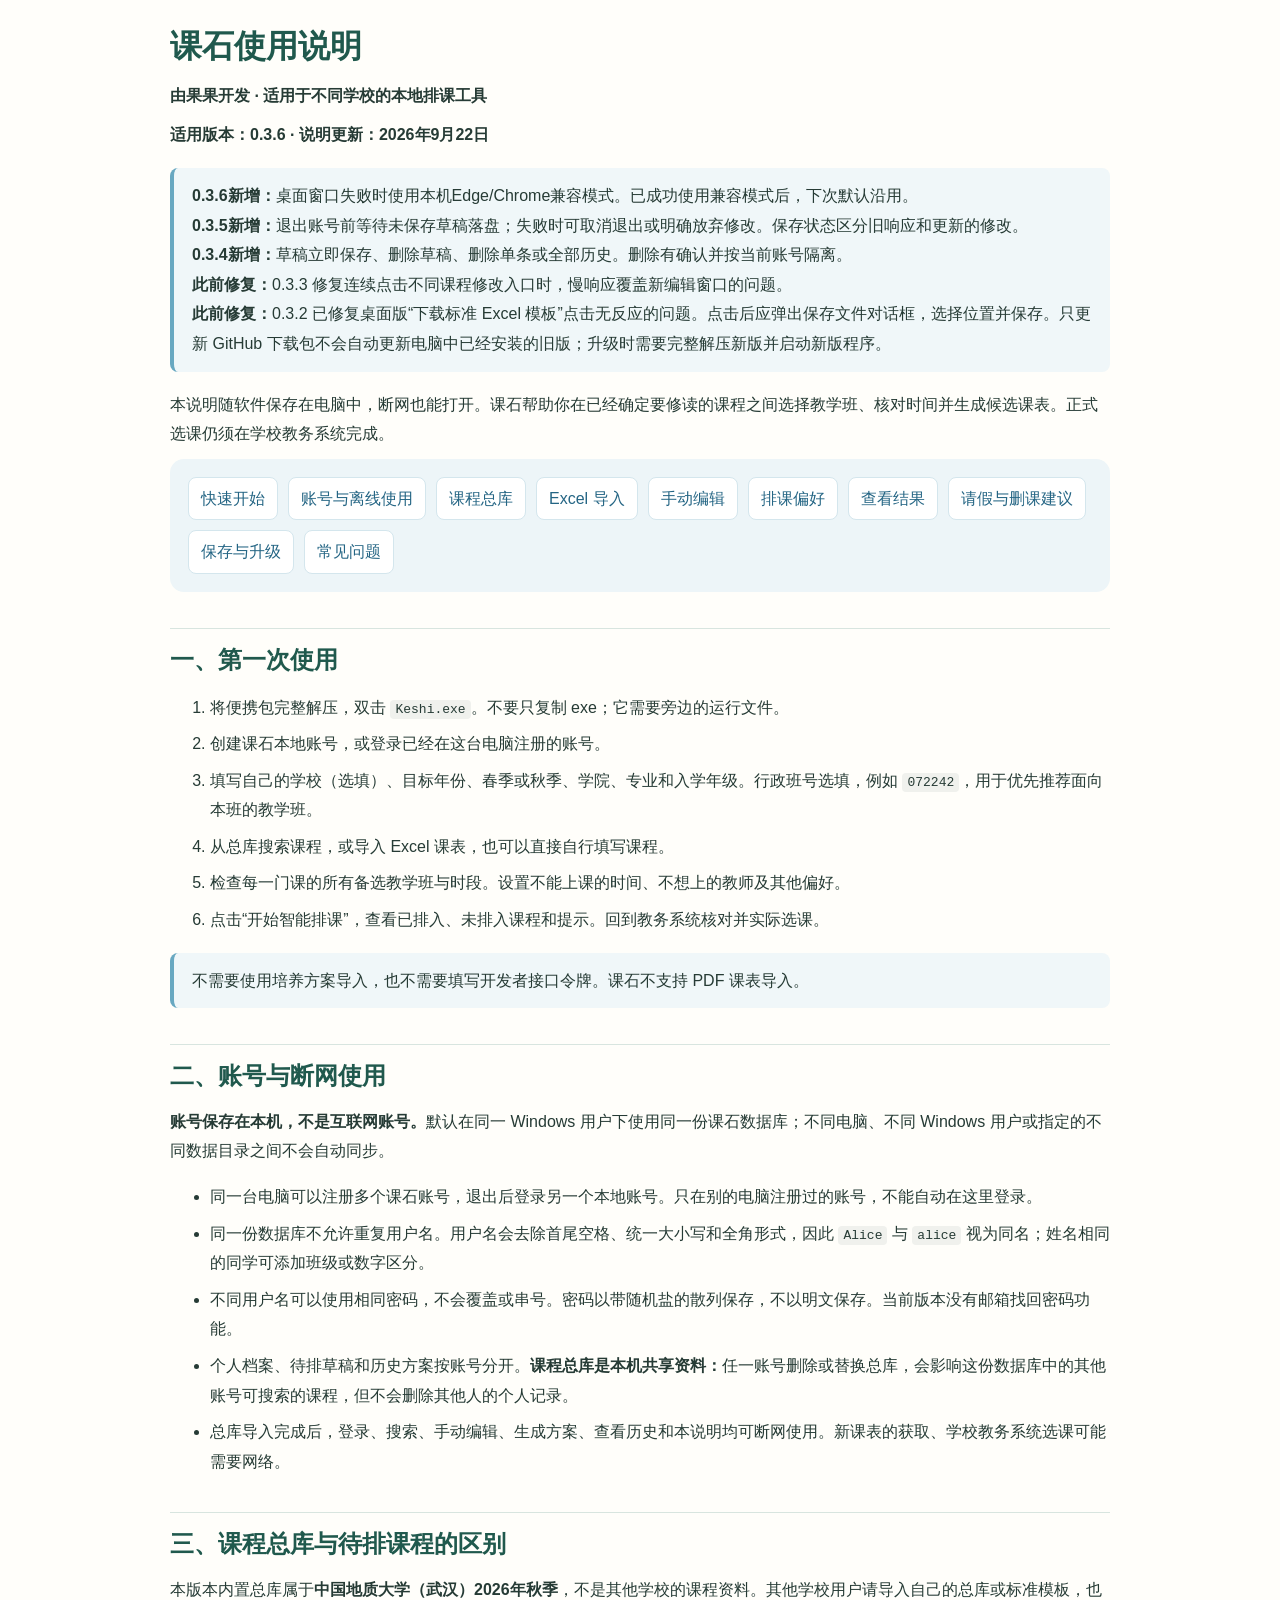
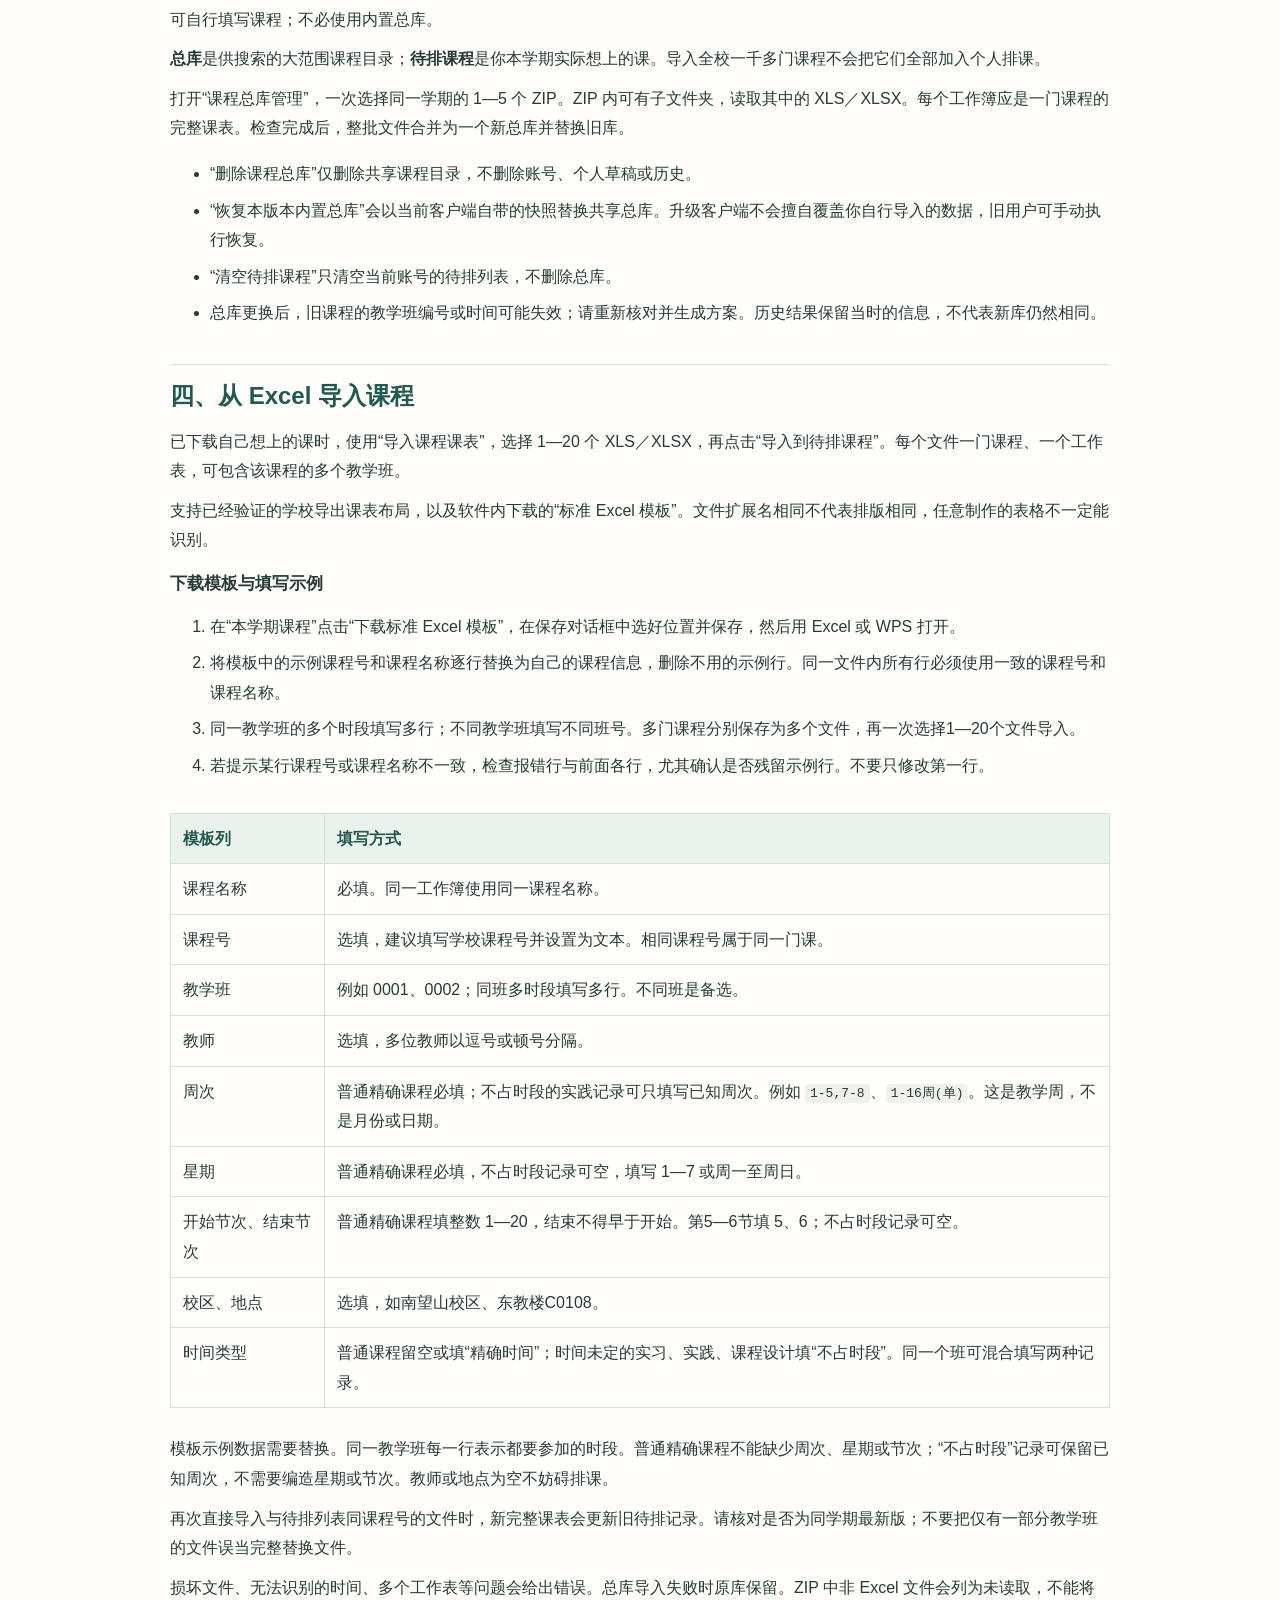
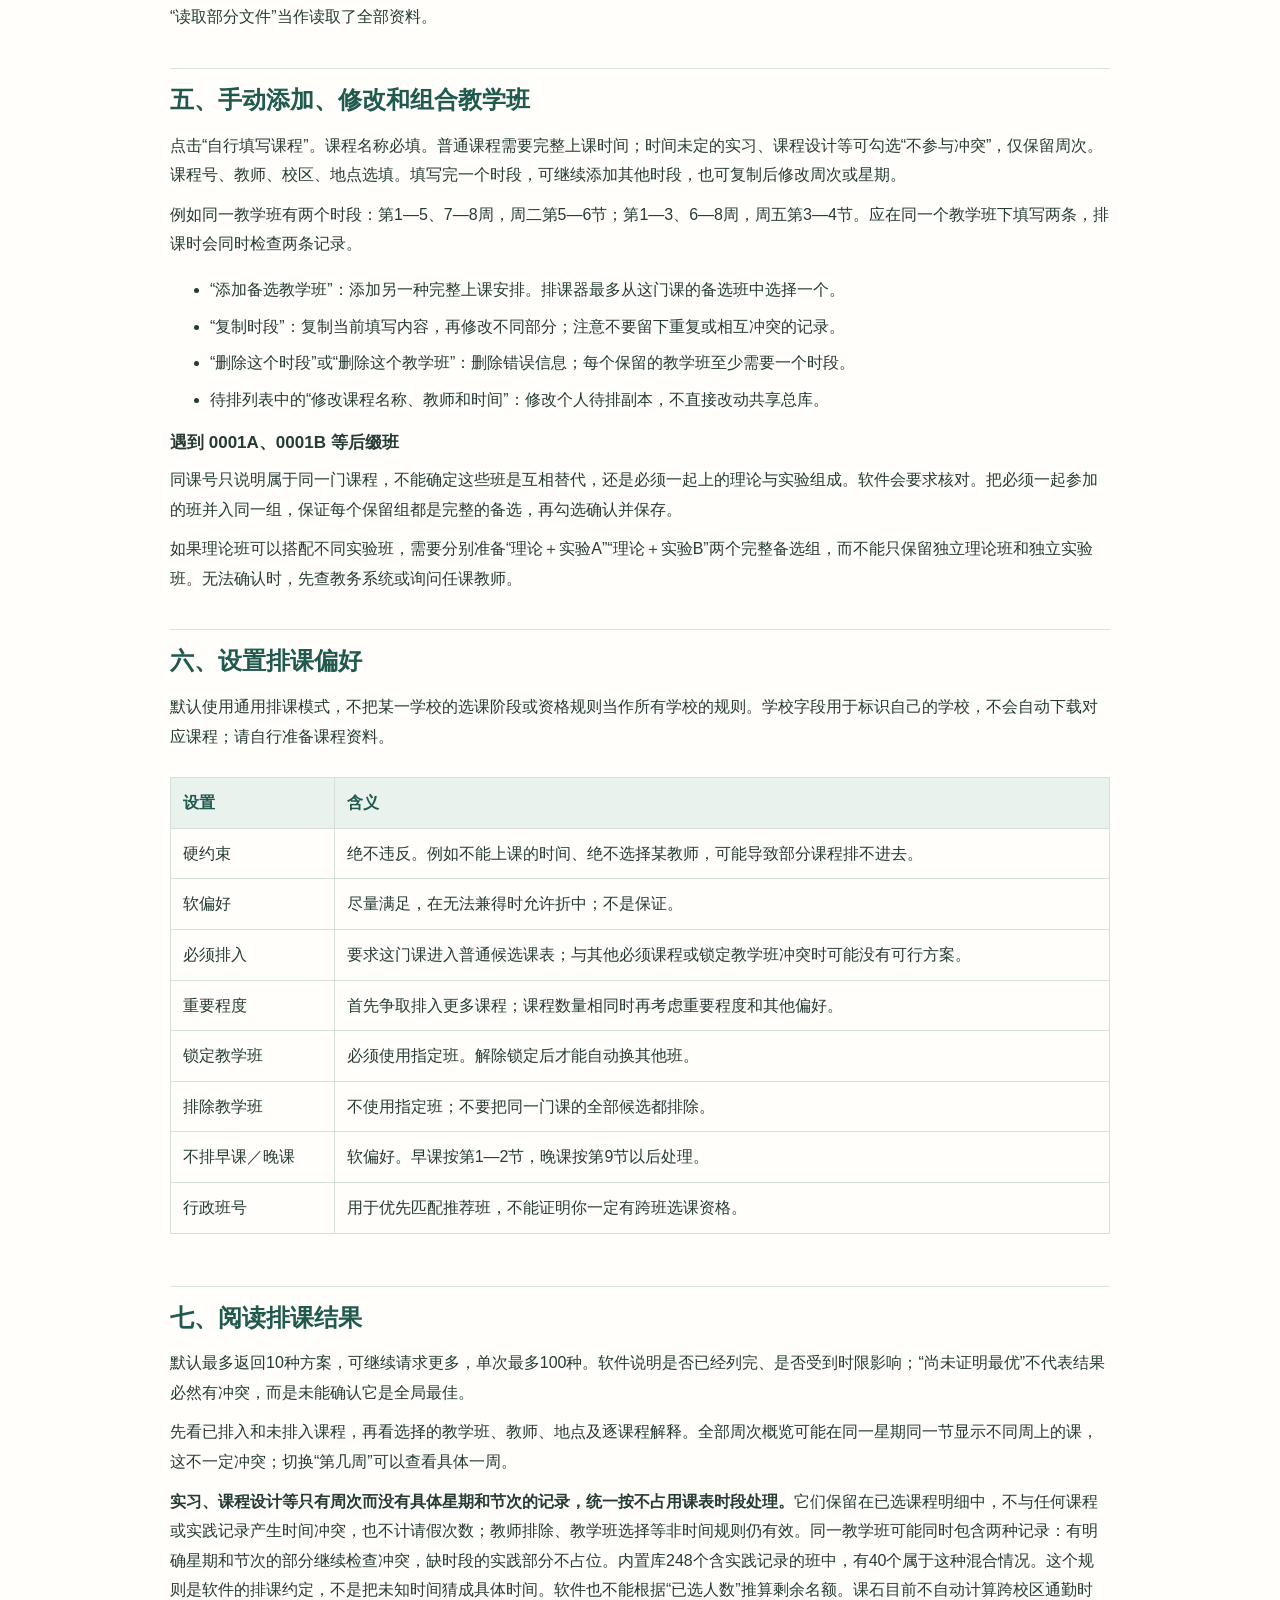
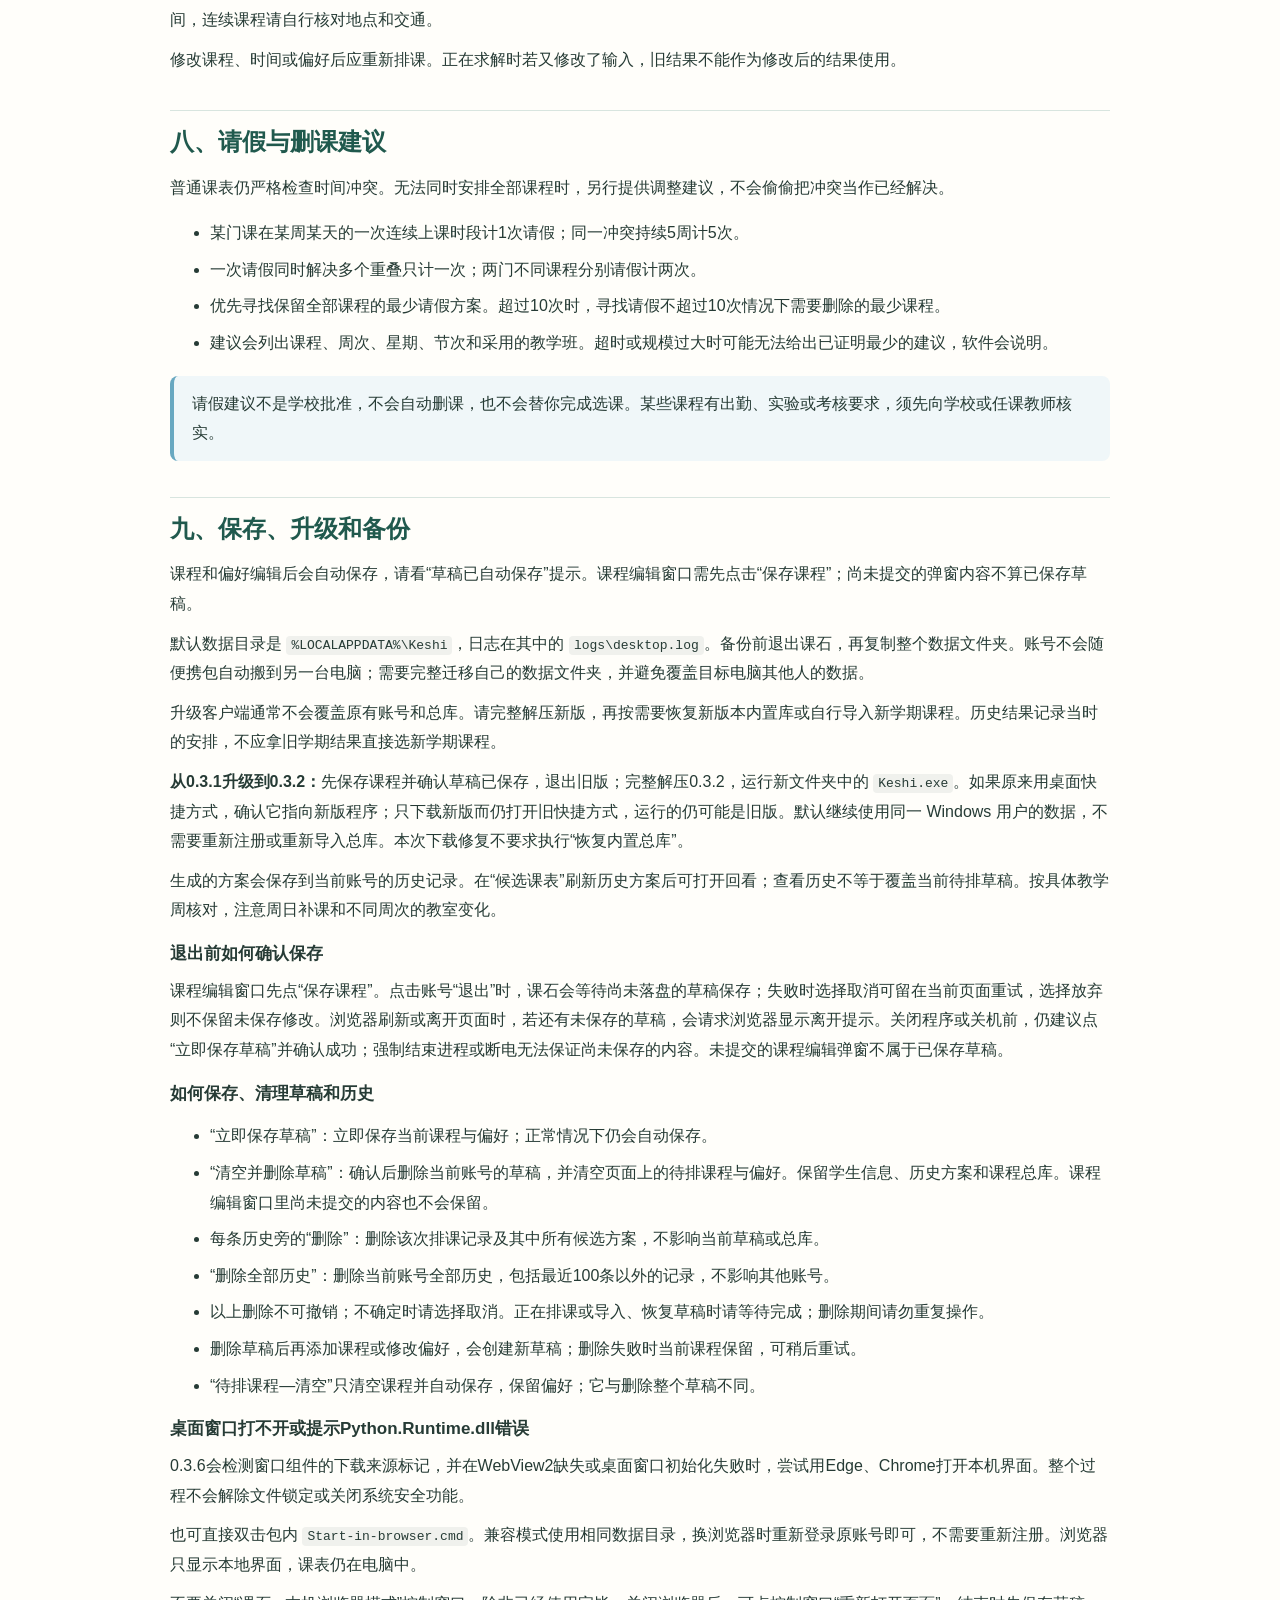
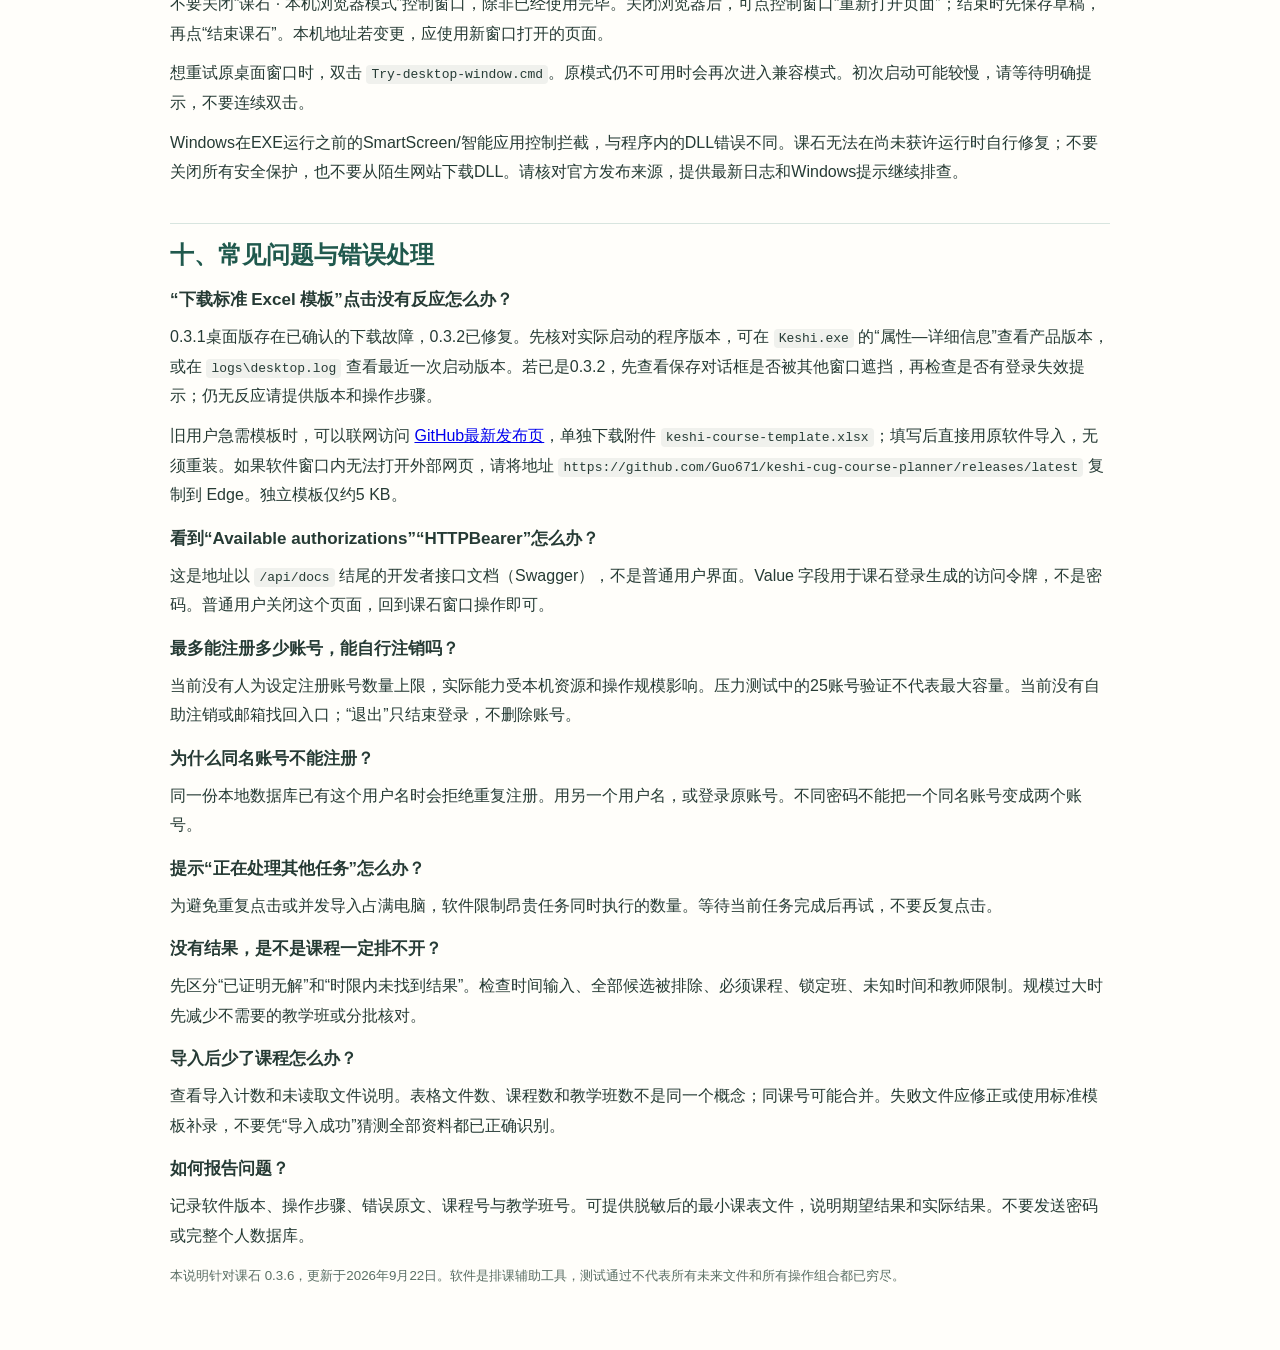
==== commit 10e1b90e: "Add verified Edge and Chrome fallback for desktop startup in 0.3.6" ====
--- a/frontend/help.html
+++ b/frontend/help.html
@@ -4,8 +4,8 @@
 :root{font-family:"Microsoft YaHei UI","Microsoft YaHei",sans-serif;color:#263b35;background:#fffefa;line-height:1.85}*{box-sizing:border-box}body{max-width:1000px;margin:auto;padding:24px 30px 60px}h1,h2,h3{line-height:1.4}h1{color:#20594d;margin:0 0 12px}h2{margin:36px 0 14px;padding-top:14px;border-top:1px solid #d8e5df;color:#20594d}h3{margin-bottom:8px;font-size:17px}p{margin:10px 0}nav{display:flex;gap:10px;flex-wrap:wrap;padding:18px;background:#edf5f8;border-radius:14px}nav a{background:white;padding:6px 12px;border-radius:8px;color:#246584;text-decoration:none;border:1px solid #d4e6ed}a:focus-visible{outline:3px solid #528bc2}table{border-collapse:collapse;width:100%;margin:16px 0}th,td{padding:10px 12px;border:1px solid #d6e0da;text-align:left;vertical-align:top}th{background:#eaf2ed;color:#20594d}.table-wrap{overflow:auto}.note{background:#f0f7f9;border-left:4px solid #68a8c1;padding:13px 18px;margin:18px 0;border-radius:8px}code{overflow-wrap:anywhere;background:#f0f1ed;padding:2px 5px;border-radius:4px}li{margin:7px 0}small{color:#596e64}@media(max-width:540px){body{padding:18px 16px 40px;font-size:14px}h1{font-size:25px}h2{font-size:21px}th,td{padding:8px}nav{padding:12px;gap:8px}}@media print{nav{display:none}body{max-width:none;padding:0}h2{break-after:avoid}}
 </style></head><body>
 <h1>课石使用说明</h1><p><strong>由果果开发 · 适用于不同学校的本地排课工具</strong></p>
-<p><strong>适用版本：0.3.5 · 说明更新：2026年9月15日</strong></p>
-<div class="note"><strong>0.3.5新增：</strong>退出账号前等待未保存草稿落盘；失败时可取消退出或明确放弃修改。保存状态区分旧响应和更新的修改。<br><strong>0.3.4新增：</strong>草稿立即保存、删除草稿、删除单条或全部历史。删除有确认并按当前账号隔离。<br><strong>此前修复：</strong>0.3.3 修复连续点击不同课程修改入口时，慢响应覆盖新编辑窗口的问题。<br><strong>此前修复：</strong>0.3.2 已修复桌面版“下载标准 Excel 模板”点击无反应的问题。点击后应弹出保存文件对话框，选择位置并保存。只更新 GitHub 下载包不会自动更新电脑中已经安装的旧版；升级时需要完整解压新版并启动新版程序。</div>
+<p><strong>适用版本：0.3.6 · 说明更新：2026年9月22日</strong></p>
+<div class="note"><strong>0.3.6新增：</strong>桌面窗口失败时使用本机Edge/Chrome兼容模式。已成功使用兼容模式后，下次默认沿用。<br><strong>0.3.5新增：</strong>退出账号前等待未保存草稿落盘；失败时可取消退出或明确放弃修改。保存状态区分旧响应和更新的修改。<br><strong>0.3.4新增：</strong>草稿立即保存、删除草稿、删除单条或全部历史。删除有确认并按当前账号隔离。<br><strong>此前修复：</strong>0.3.3 修复连续点击不同课程修改入口时，慢响应覆盖新编辑窗口的问题。<br><strong>此前修复：</strong>0.3.2 已修复桌面版“下载标准 Excel 模板”点击无反应的问题。点击后应弹出保存文件对话框，选择位置并保存。只更新 GitHub 下载包不会自动更新电脑中已经安装的旧版；升级时需要完整解压新版并启动新版程序。</div>
 <p>本说明随软件保存在电脑中，断网也能打开。课石帮助你在已经确定要修读的课程之间选择教学班、核对时间并生成候选课表。正式选课仍须在学校教务系统完成。</p>
 <nav aria-label="说明目录"><a href="#quick">快速开始</a><a href="#accounts">账号与离线使用</a><a href="#catalog">课程总库</a><a href="#import">Excel 导入</a><a href="#manual">手动编辑</a><a href="#preferences">排课偏好</a><a href="#results">查看结果</a><a href="#leave">请假与删课建议</a><a href="#storage">保存与升级</a><a href="#questions">常见问题</a></nav>
 <h2 id="quick">一、第一次使用</h2>
@@ -56,6 +56,12 @@
 <p>生成的方案会保存到当前账号的历史记录。在“候选课表”刷新历史方案后可打开回看；查看历史不等于覆盖当前待排草稿。按具体教学周核对，注意周日补课和不同周次的教室变化。</p>
 <h3>退出前如何确认保存</h3><p>课程编辑窗口先点“保存课程”。点击账号“退出”时，课石会等待尚未落盘的草稿保存；失败时选择取消可留在当前页面重试，选择放弃则不保留未保存修改。浏览器刷新或离开页面时，若还有未保存的草稿，会请求浏览器显示离开提示。关闭程序或关机前，仍建议点“立即保存草稿”并确认成功；强制结束进程或断电无法保证尚未保存的内容。未提交的课程编辑弹窗不属于已保存草稿。</p><h3>如何保存、清理草稿和历史</h3>
 <ul><li>“立即保存草稿”：立即保存当前课程与偏好；正常情况下仍会自动保存。</li><li>“清空并删除草稿”：确认后删除当前账号的草稿，并清空页面上的待排课程与偏好。保留学生信息、历史方案和课程总库。课程编辑窗口里尚未提交的内容也不会保留。</li><li>每条历史旁的“删除”：删除该次排课记录及其中所有候选方案，不影响当前草稿或总库。</li><li>“删除全部历史”：删除当前账号全部历史，包括最近100条以外的记录，不影响其他账号。</li><li>以上删除不可撤销；不确定时请选择取消。正在排课或导入、恢复草稿时请等待完成；删除期间请勿重复操作。</li><li>删除草稿后再添加课程或修改偏好，会创建新草稿；删除失败时当前课程保留，可稍后重试。</li><li>“待排课程—清空”只清空课程并自动保存，保留偏好；它与删除整个草稿不同。</li></ul>
+<h3>桌面窗口打不开或提示Python.Runtime.dll错误</h3>
+<p>0.3.6会检测窗口组件的下载来源标记，并在WebView2缺失或桌面窗口初始化失败时，尝试用Edge、Chrome打开本机界面。整个过程不会解除文件锁定或关闭系统安全功能。</p>
+<p>也可直接双击包内 <code>Start-in-browser.cmd</code>。兼容模式使用相同数据目录，换浏览器时重新登录原账号即可，不需要重新注册。浏览器只显示本地界面，课表仍在电脑中。</p>
+<p>不要关闭“课石 · 本机浏览器模式”控制窗口，除非已经使用完毕。关闭浏览器后，可点控制窗口“重新打开页面”；结束时先保存草稿，再点“结束课石”。本机地址若变更，应使用新窗口打开的页面。</p>
+<p>想重试原桌面窗口时，双击 <code>Try-desktop-window.cmd</code>。原模式仍不可用时会再次进入兼容模式。初次启动可能较慢，请等待明确提示，不要连续双击。</p>
+<p>Windows在EXE运行之前的SmartScreen/智能应用控制拦截，与程序内的DLL错误不同。课石无法在尚未获许运行时自行修复；不要关闭所有安全保护，也不要从陌生网站下载DLL。请核对官方发布来源，提供最新日志和Windows提示继续排查。</p>
 <h2 id="questions">十、常见问题与错误处理</h2>
 <h3>“下载标准 Excel 模板”点击没有反应怎么办？</h3><p>0.3.1桌面版存在已确认的下载故障，0.3.2已修复。先核对实际启动的程序版本，可在 <code>Keshi.exe</code> 的“属性—详细信息”查看产品版本，或在 <code>logs\desktop.log</code> 查看最近一次启动版本。若已是0.3.2，先查看保存对话框是否被其他窗口遮挡，再检查是否有登录失效提示；仍无反应请提供版本和操作步骤。</p>
 <p>旧用户急需模板时，可以联网访问 <a href="https://github.com/Guo671/keshi-cug-course-planner/releases/latest" target="_blank" rel="noopener noreferrer">GitHub最新发布页</a>，单独下载附件 <code>keshi-course-template.xlsx</code>；填写后直接用原软件导入，无须重装。如果软件窗口内无法打开外部网页，请将地址 <code>https://github.com/Guo671/keshi-cug-course-planner/releases/latest</code> 复制到 Edge。独立模板仅约5 KB。</p>
@@ -66,5 +72,5 @@
 <h3>没有结果，是不是课程一定排不开？</h3><p>先区分“已证明无解”和“时限内未找到结果”。检查时间输入、全部候选被排除、必须课程、锁定班、未知时间和教师限制。规模过大时先减少不需要的教学班或分批核对。</p>
 <h3>导入后少了课程怎么办？</h3><p>查看导入计数和未读取文件说明。表格文件数、课程数和教学班数不是同一个概念；同课号可能合并。失败文件应修正或使用标准模板补录，不要凭“导入成功”猜测全部资料都已正确识别。</p>
 <h3>如何报告问题？</h3><p>记录软件版本、操作步骤、错误原文、课程号与教学班号。可提供脱敏后的最小课表文件，说明期望结果和实际结果。不要发送密码或完整个人数据库。</p>
-<small>本说明针对课石 0.3.5，更新于2026年9月15日。软件是排课辅助工具，测试通过不代表所有未来文件和所有操作组合都已穷尽。</small>
+<small>本说明针对课石 0.3.6，更新于2026年9月22日。软件是排课辅助工具，测试通过不代表所有未来文件和所有操作组合都已穷尽。</small>
 </body></html>
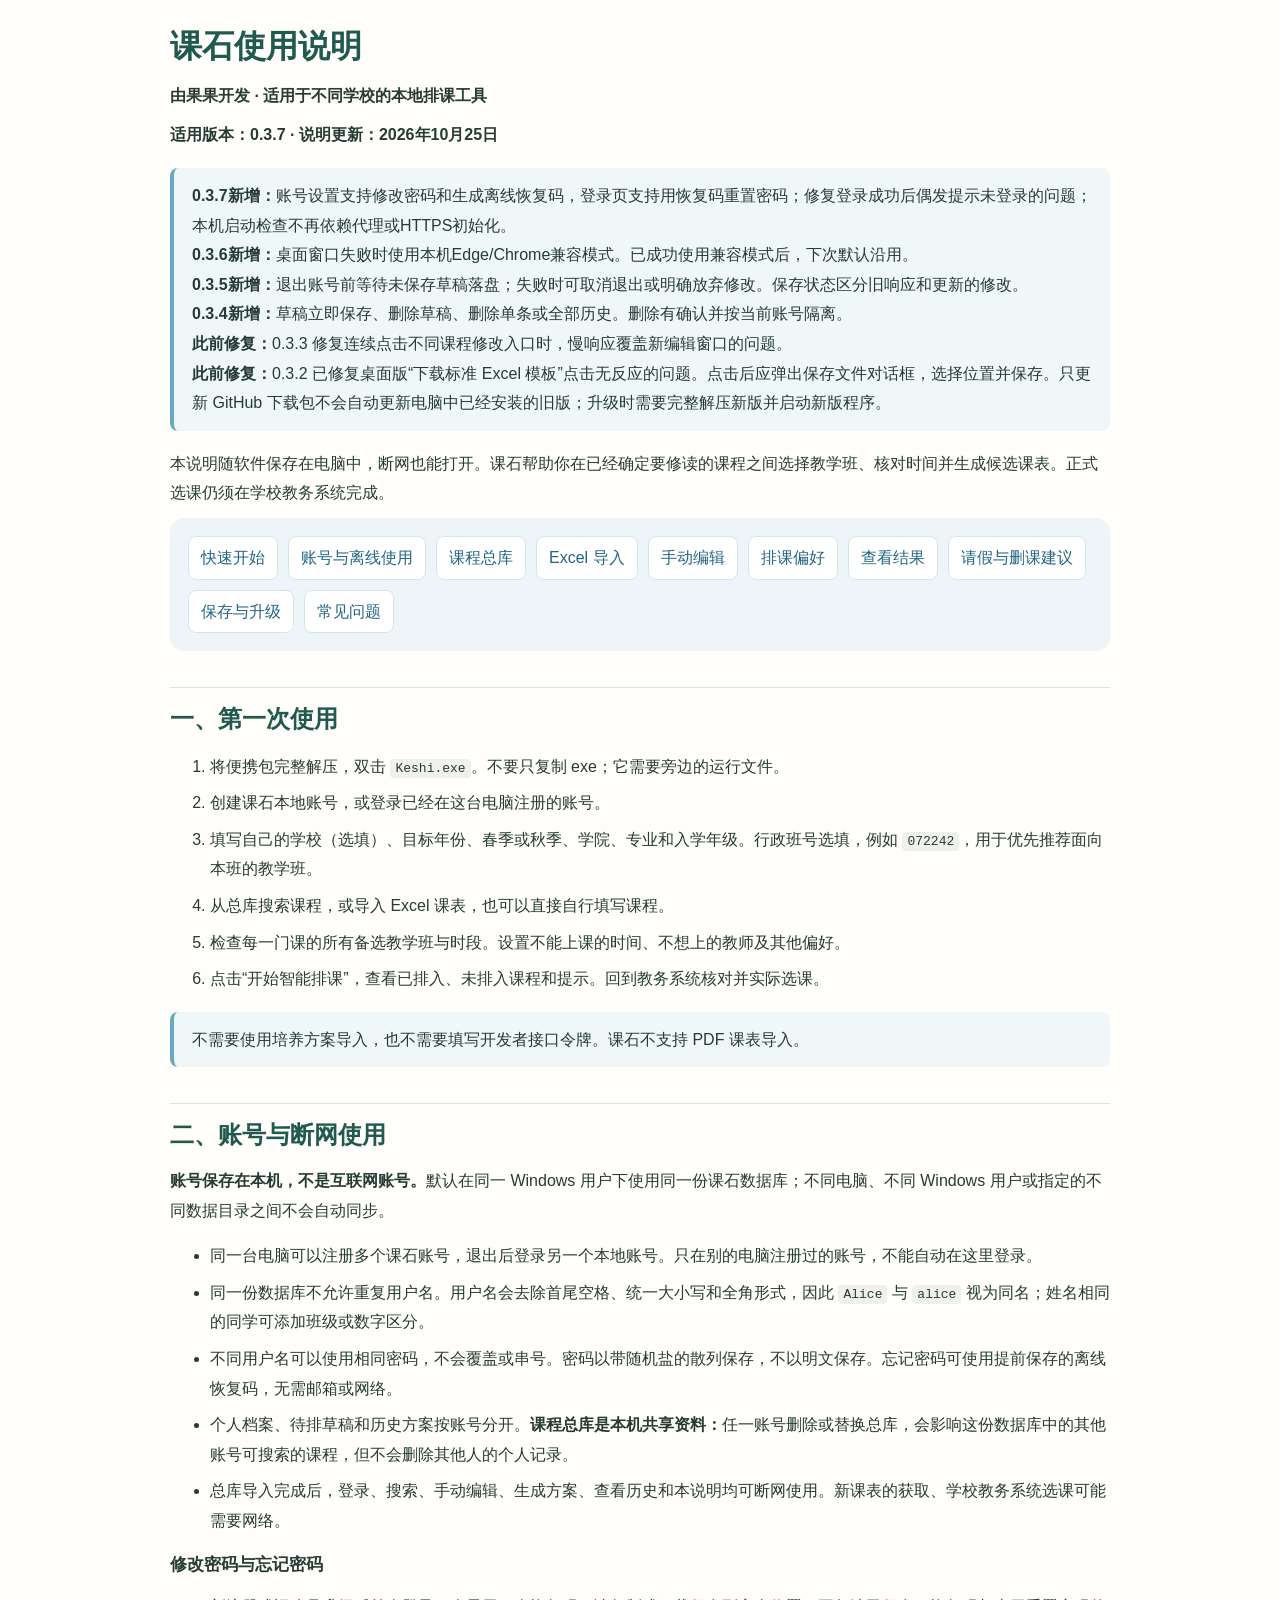
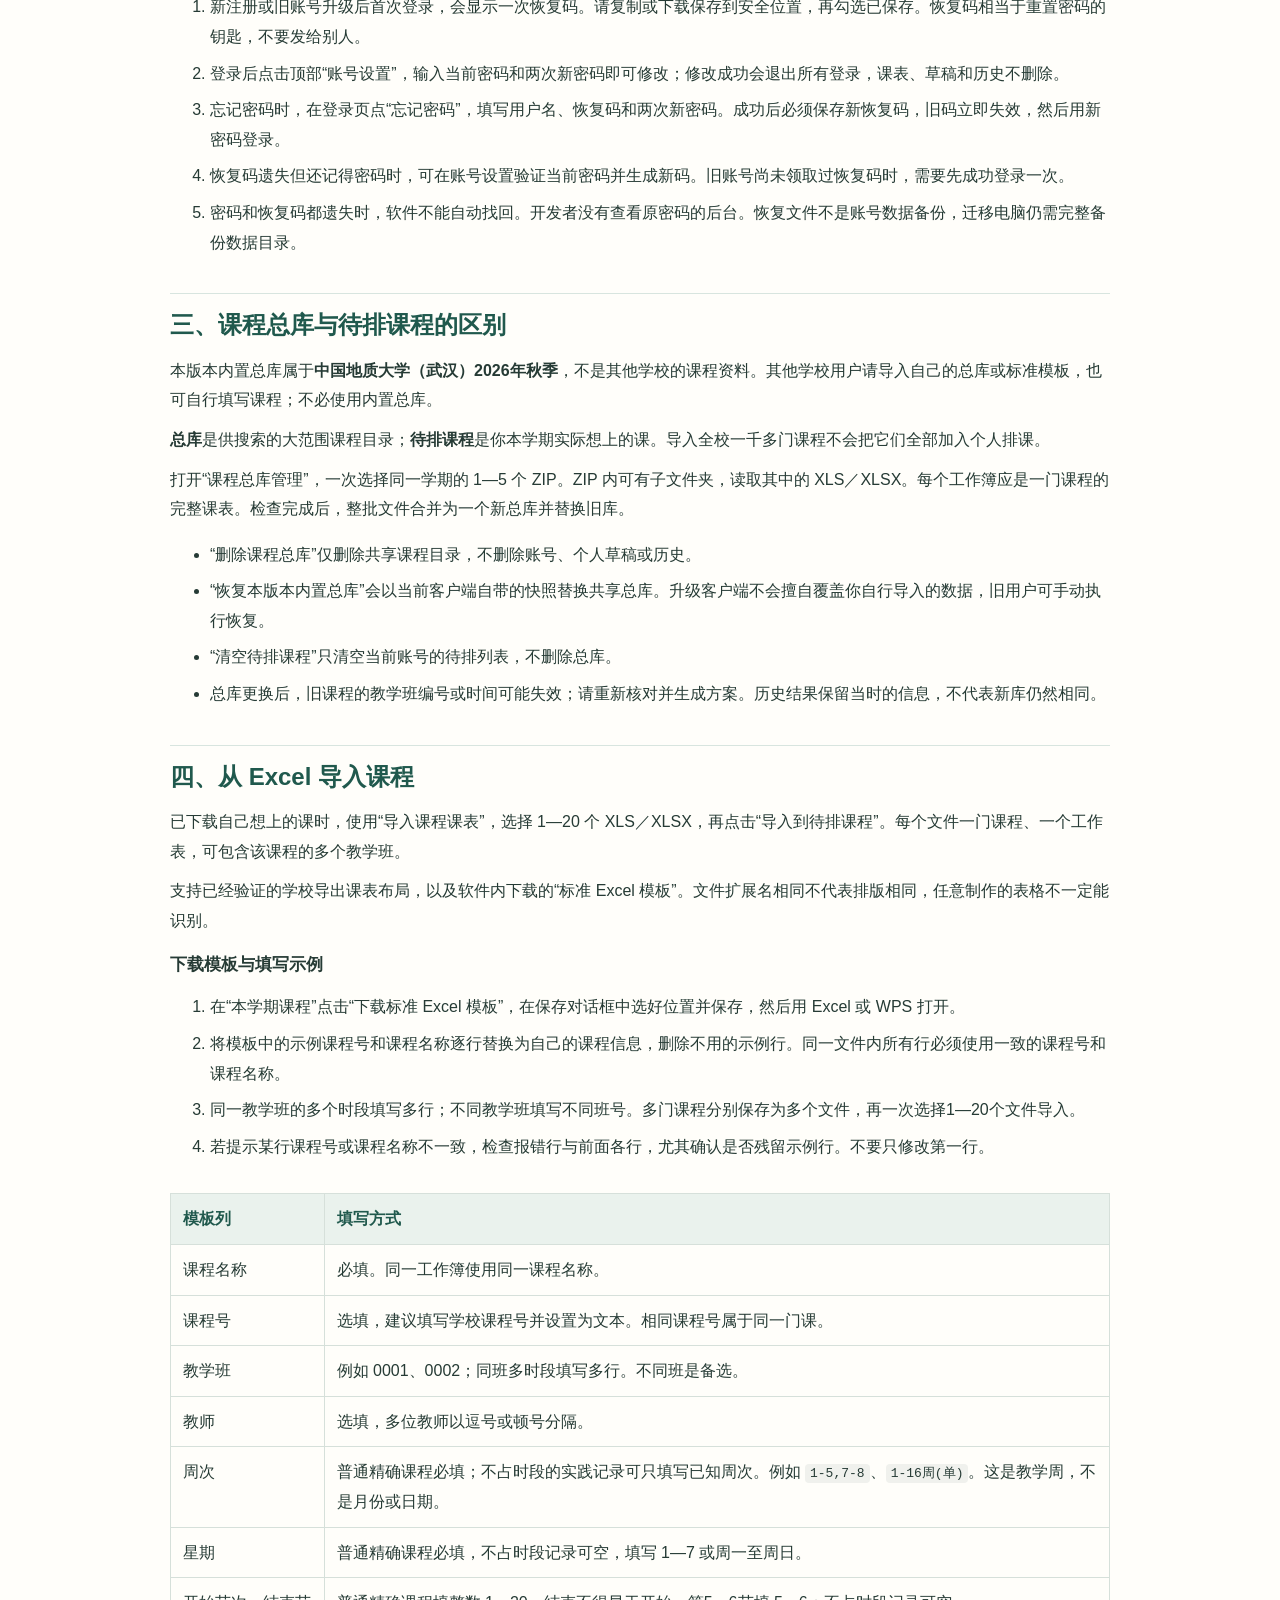
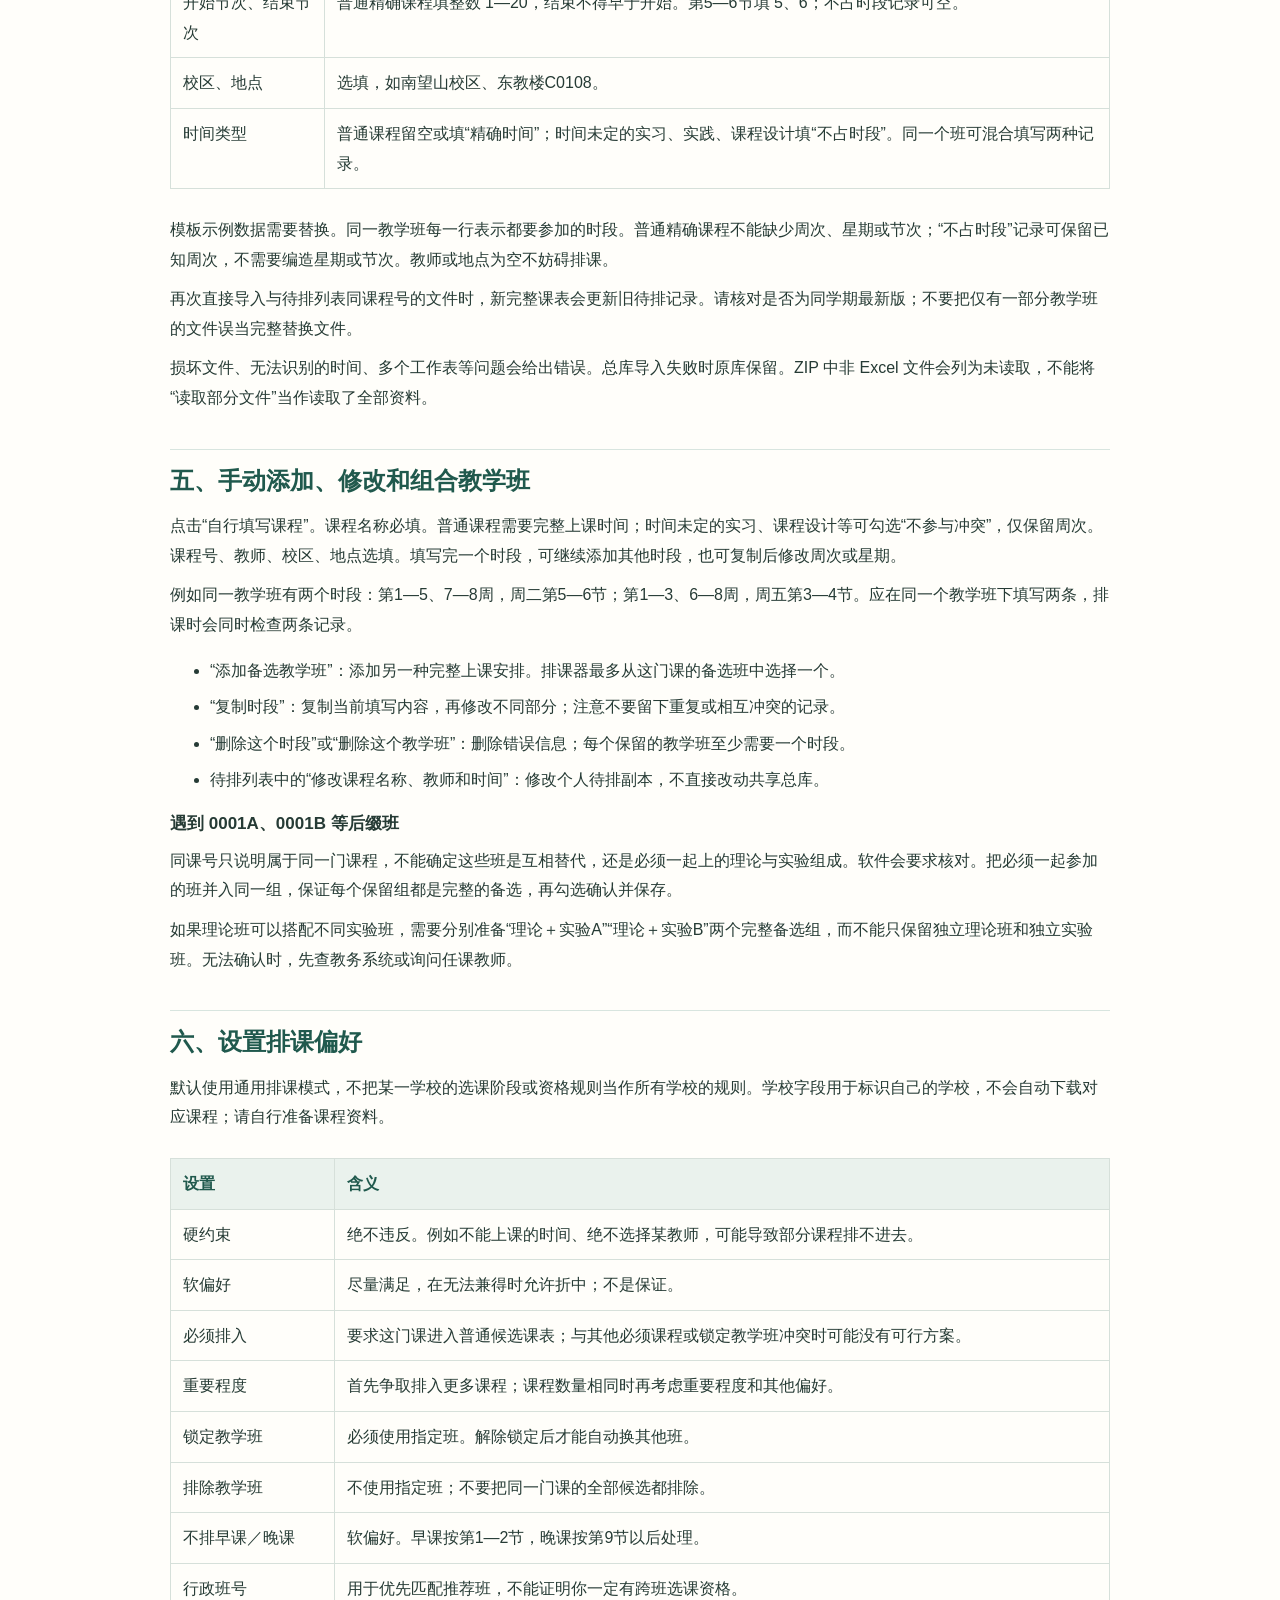
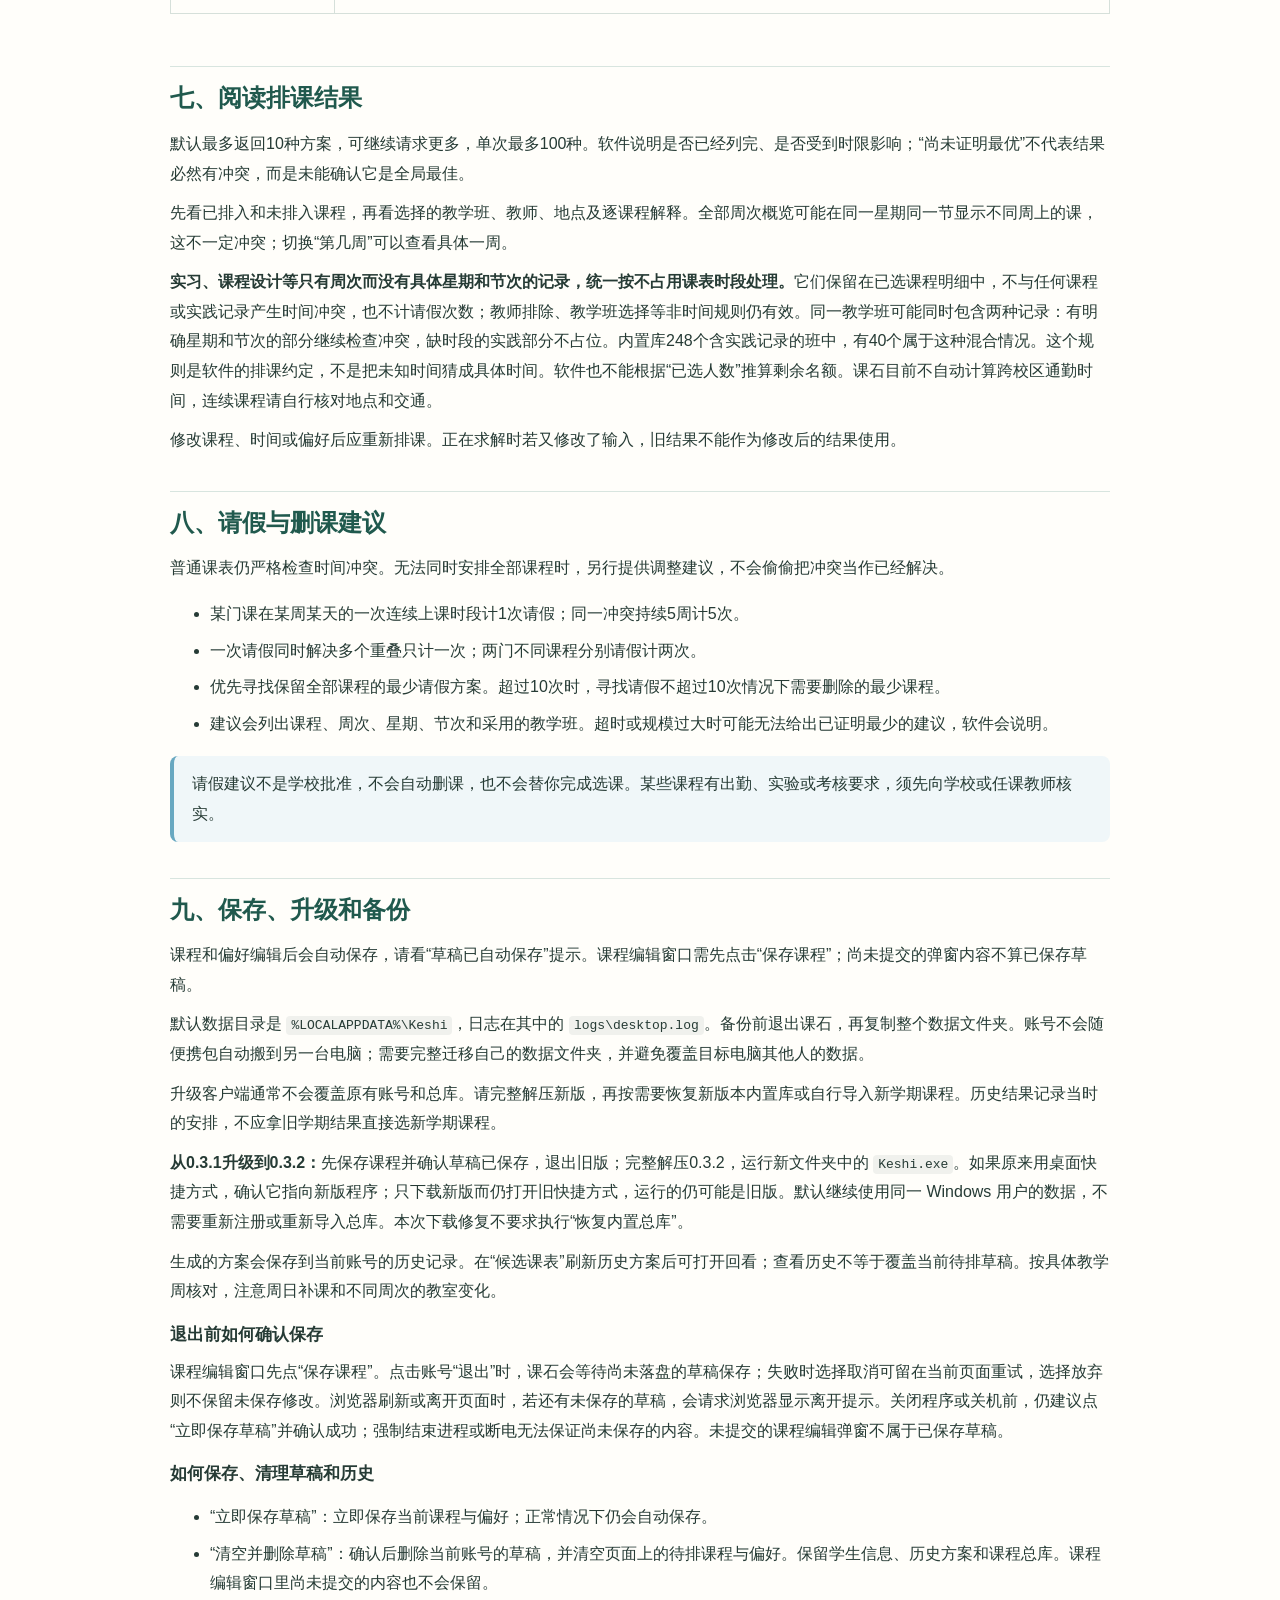
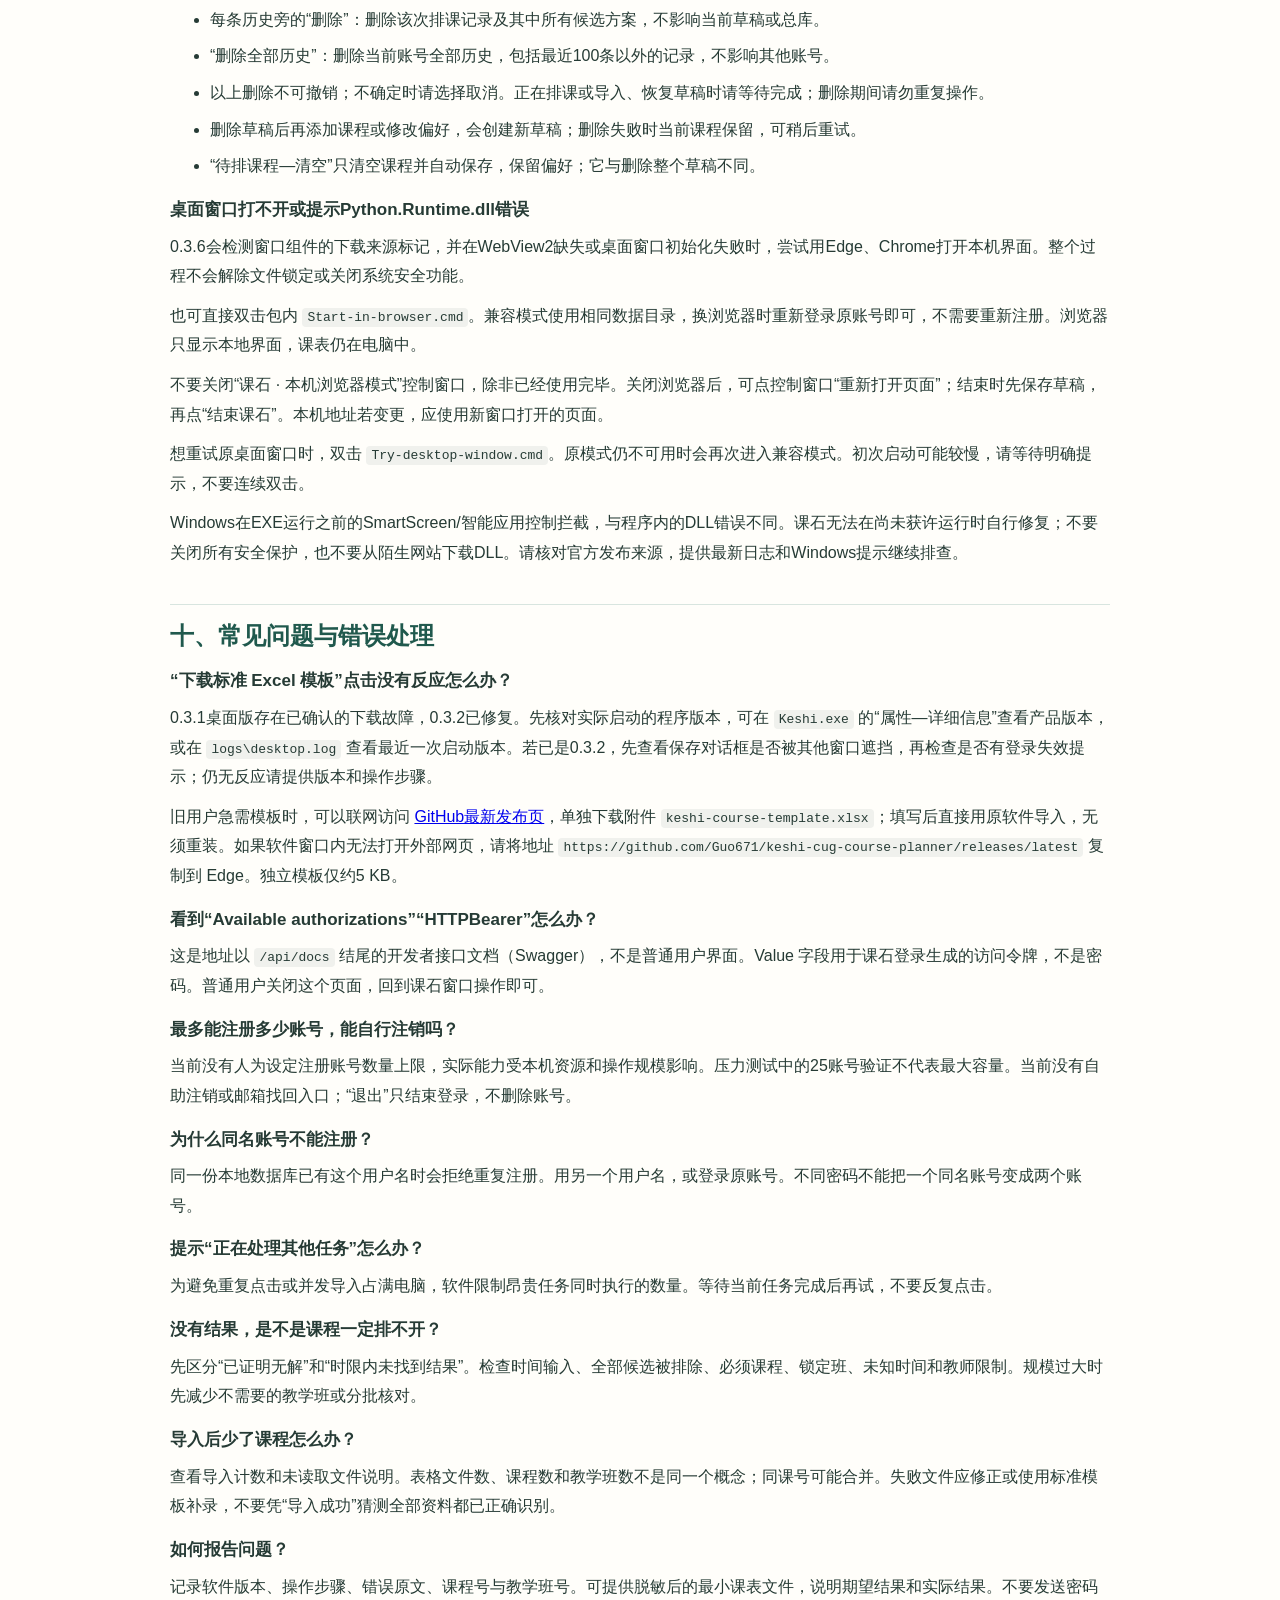
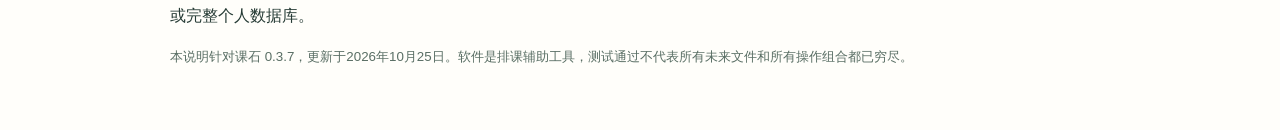
==== commit 884c7666: "feat: add offline account recovery and reliable local login in 0.3.7" ====
--- a/frontend/help.html
+++ b/frontend/help.html
@@ -4,8 +4,8 @@
 :root{font-family:"Microsoft YaHei UI","Microsoft YaHei",sans-serif;color:#263b35;background:#fffefa;line-height:1.85}*{box-sizing:border-box}body{max-width:1000px;margin:auto;padding:24px 30px 60px}h1,h2,h3{line-height:1.4}h1{color:#20594d;margin:0 0 12px}h2{margin:36px 0 14px;padding-top:14px;border-top:1px solid #d8e5df;color:#20594d}h3{margin-bottom:8px;font-size:17px}p{margin:10px 0}nav{display:flex;gap:10px;flex-wrap:wrap;padding:18px;background:#edf5f8;border-radius:14px}nav a{background:white;padding:6px 12px;border-radius:8px;color:#246584;text-decoration:none;border:1px solid #d4e6ed}a:focus-visible{outline:3px solid #528bc2}table{border-collapse:collapse;width:100%;margin:16px 0}th,td{padding:10px 12px;border:1px solid #d6e0da;text-align:left;vertical-align:top}th{background:#eaf2ed;color:#20594d}.table-wrap{overflow:auto}.note{background:#f0f7f9;border-left:4px solid #68a8c1;padding:13px 18px;margin:18px 0;border-radius:8px}code{overflow-wrap:anywhere;background:#f0f1ed;padding:2px 5px;border-radius:4px}li{margin:7px 0}small{color:#596e64}@media(max-width:540px){body{padding:18px 16px 40px;font-size:14px}h1{font-size:25px}h2{font-size:21px}th,td{padding:8px}nav{padding:12px;gap:8px}}@media print{nav{display:none}body{max-width:none;padding:0}h2{break-after:avoid}}
 </style></head><body>
 <h1>课石使用说明</h1><p><strong>由果果开发 · 适用于不同学校的本地排课工具</strong></p>
-<p><strong>适用版本：0.3.6 · 说明更新：2026年9月22日</strong></p>
-<div class="note"><strong>0.3.6新增：</strong>桌面窗口失败时使用本机Edge/Chrome兼容模式。已成功使用兼容模式后，下次默认沿用。<br><strong>0.3.5新增：</strong>退出账号前等待未保存草稿落盘；失败时可取消退出或明确放弃修改。保存状态区分旧响应和更新的修改。<br><strong>0.3.4新增：</strong>草稿立即保存、删除草稿、删除单条或全部历史。删除有确认并按当前账号隔离。<br><strong>此前修复：</strong>0.3.3 修复连续点击不同课程修改入口时，慢响应覆盖新编辑窗口的问题。<br><strong>此前修复：</strong>0.3.2 已修复桌面版“下载标准 Excel 模板”点击无反应的问题。点击后应弹出保存文件对话框，选择位置并保存。只更新 GitHub 下载包不会自动更新电脑中已经安装的旧版；升级时需要完整解压新版并启动新版程序。</div>
+<p><strong>适用版本：0.3.7 · 说明更新：2026年10月25日</strong></p>
+<div class="note"><strong>0.3.7新增：</strong>账号设置支持修改密码和生成离线恢复码，登录页支持用恢复码重置密码；修复登录成功后偶发提示未登录的问题；本机启动检查不再依赖代理或HTTPS初始化。<br><strong>0.3.6新增：</strong>桌面窗口失败时使用本机Edge/Chrome兼容模式。已成功使用兼容模式后，下次默认沿用。<br><strong>0.3.5新增：</strong>退出账号前等待未保存草稿落盘；失败时可取消退出或明确放弃修改。保存状态区分旧响应和更新的修改。<br><strong>0.3.4新增：</strong>草稿立即保存、删除草稿、删除单条或全部历史。删除有确认并按当前账号隔离。<br><strong>此前修复：</strong>0.3.3 修复连续点击不同课程修改入口时，慢响应覆盖新编辑窗口的问题。<br><strong>此前修复：</strong>0.3.2 已修复桌面版“下载标准 Excel 模板”点击无反应的问题。点击后应弹出保存文件对话框，选择位置并保存。只更新 GitHub 下载包不会自动更新电脑中已经安装的旧版；升级时需要完整解压新版并启动新版程序。</div>
 <p>本说明随软件保存在电脑中，断网也能打开。课石帮助你在已经确定要修读的课程之间选择教学班、核对时间并生成候选课表。正式选课仍须在学校教务系统完成。</p>
 <nav aria-label="说明目录"><a href="#quick">快速开始</a><a href="#accounts">账号与离线使用</a><a href="#catalog">课程总库</a><a href="#import">Excel 导入</a><a href="#manual">手动编辑</a><a href="#preferences">排课偏好</a><a href="#results">查看结果</a><a href="#leave">请假与删课建议</a><a href="#storage">保存与升级</a><a href="#questions">常见问题</a></nav>
 <h2 id="quick">一、第一次使用</h2>
@@ -13,8 +13,8 @@
 <div class="note">不需要使用培养方案导入，也不需要填写开发者接口令牌。课石不支持 PDF 课表导入。</div>
 <h2 id="accounts">二、账号与断网使用</h2>
 <p><strong>账号保存在本机，不是互联网账号。</strong>默认在同一 Windows 用户下使用同一份课石数据库；不同电脑、不同 Windows 用户或指定的不同数据目录之间不会自动同步。</p>
-<ul><li>同一台电脑可以注册多个课石账号，退出后登录另一个本地账号。只在别的电脑注册过的账号，不能自动在这里登录。</li><li>同一份数据库不允许重复用户名。用户名会去除首尾空格、统一大小写和全角形式，因此 <code>Alice</code> 与 <code>alice</code> 视为同名；姓名相同的同学可添加班级或数字区分。</li><li>不同用户名可以使用相同密码，不会覆盖或串号。密码以带随机盐的散列保存，不以明文保存。当前版本没有邮箱找回密码功能。</li><li>个人档案、待排草稿和历史方案按账号分开。<strong>课程总库是本机共享资料：</strong>任一账号删除或替换总库，会影响这份数据库中的其他账号可搜索的课程，但不会删除其他人的个人记录。</li><li>总库导入完成后，登录、搜索、手动编辑、生成方案、查看历史和本说明均可断网使用。新课表的获取、学校教务系统选课可能需要网络。</li></ul>
-<h2 id="catalog">三、课程总库与待排课程的区别</h2>
+<ul><li>同一台电脑可以注册多个课石账号，退出后登录另一个本地账号。只在别的电脑注册过的账号，不能自动在这里登录。</li><li>同一份数据库不允许重复用户名。用户名会去除首尾空格、统一大小写和全角形式，因此 <code>Alice</code> 与 <code>alice</code> 视为同名；姓名相同的同学可添加班级或数字区分。</li><li>不同用户名可以使用相同密码，不会覆盖或串号。密码以带随机盐的散列保存，不以明文保存。忘记密码可使用提前保存的离线恢复码，无需邮箱或网络。</li><li>个人档案、待排草稿和历史方案按账号分开。<strong>课程总库是本机共享资料：</strong>任一账号删除或替换总库，会影响这份数据库中的其他账号可搜索的课程，但不会删除其他人的个人记录。</li><li>总库导入完成后，登录、搜索、手动编辑、生成方案、查看历史和本说明均可断网使用。新课表的获取、学校教务系统选课可能需要网络。</li></ul>
+<h3>修改密码与忘记密码</h3><ol><li>新注册或旧账号升级后首次登录，会显示一次恢复码。请复制或下载保存到安全位置，再勾选已保存。恢复码相当于重置密码的钥匙，不要发给别人。</li><li>登录后点击顶部“账号设置”，输入当前密码和两次新密码即可修改；修改成功会退出所有登录，课表、草稿和历史不删除。</li><li>忘记密码时，在登录页点“忘记密码”，填写用户名、恢复码和两次新密码。成功后必须保存新恢复码，旧码立即失效，然后用新密码登录。</li><li>恢复码遗失但还记得密码时，可在账号设置验证当前密码并生成新码。旧账号尚未领取过恢复码时，需要先成功登录一次。</li><li>密码和恢复码都遗失时，软件不能自动找回。开发者没有查看原密码的后台。恢复文件不是账号数据备份，迁移电脑仍需完整备份数据目录。</li></ol><h2 id="catalog">三、课程总库与待排课程的区别</h2>
 <p>本版本内置总库属于<strong>中国地质大学（武汉）2026年秋季</strong>，不是其他学校的课程资料。其他学校用户请导入自己的总库或标准模板，也可自行填写课程；不必使用内置总库。</p>
 <p><strong>总库</strong>是供搜索的大范围课程目录；<strong>待排课程</strong>是你本学期实际想上的课。导入全校一千多门课程不会把它们全部加入个人排课。</p>
 <p>打开“课程总库管理”，一次选择同一学期的 1—5 个 ZIP。ZIP 内可有子文件夹，读取其中的 XLS／XLSX。每个工作簿应是一门课程的完整课表。检查完成后，整批文件合并为一个新总库并替换旧库。</p>
@@ -72,5 +72,5 @@
 <h3>没有结果，是不是课程一定排不开？</h3><p>先区分“已证明无解”和“时限内未找到结果”。检查时间输入、全部候选被排除、必须课程、锁定班、未知时间和教师限制。规模过大时先减少不需要的教学班或分批核对。</p>
 <h3>导入后少了课程怎么办？</h3><p>查看导入计数和未读取文件说明。表格文件数、课程数和教学班数不是同一个概念；同课号可能合并。失败文件应修正或使用标准模板补录，不要凭“导入成功”猜测全部资料都已正确识别。</p>
 <h3>如何报告问题？</h3><p>记录软件版本、操作步骤、错误原文、课程号与教学班号。可提供脱敏后的最小课表文件，说明期望结果和实际结果。不要发送密码或完整个人数据库。</p>
-<small>本说明针对课石 0.3.6，更新于2026年9月22日。软件是排课辅助工具，测试通过不代表所有未来文件和所有操作组合都已穷尽。</small>
+<small>本说明针对课石 0.3.7，更新于2026年10月25日。软件是排课辅助工具，测试通过不代表所有未来文件和所有操作组合都已穷尽。</small>
 </body></html>
